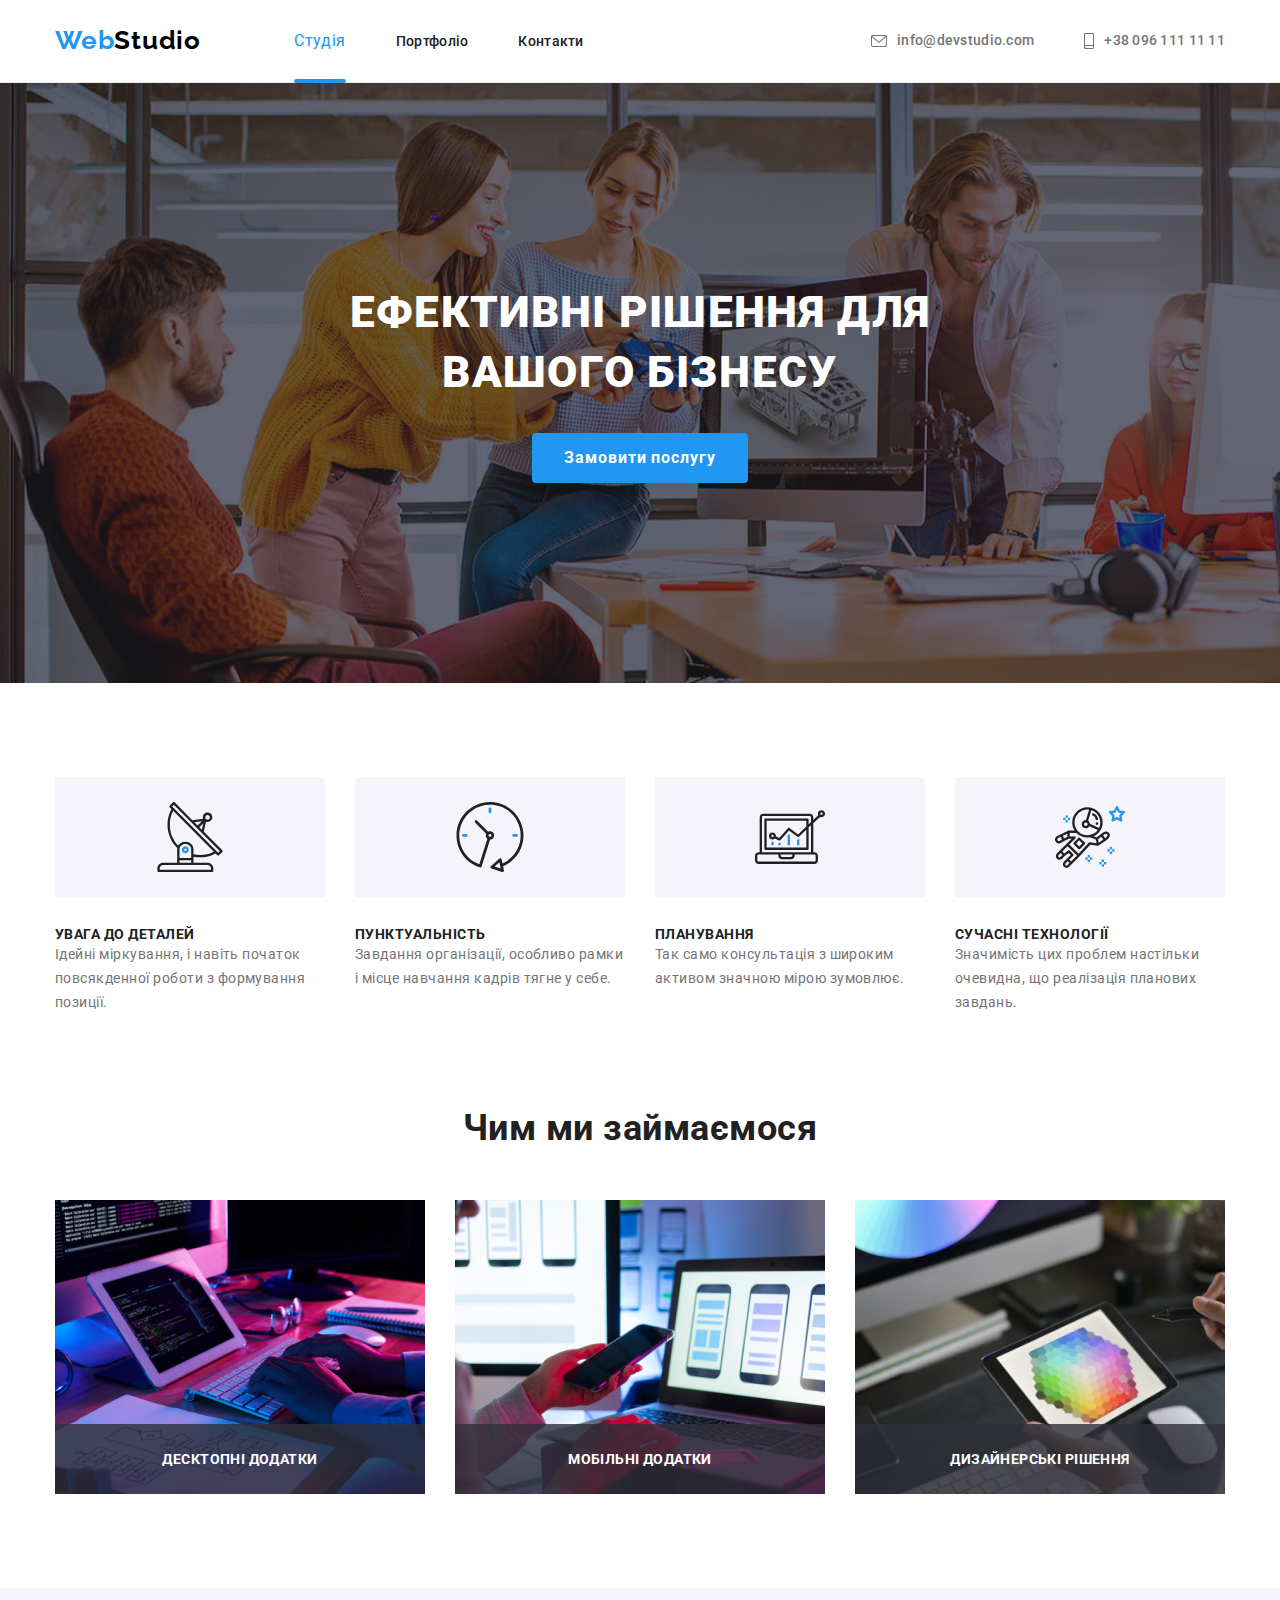
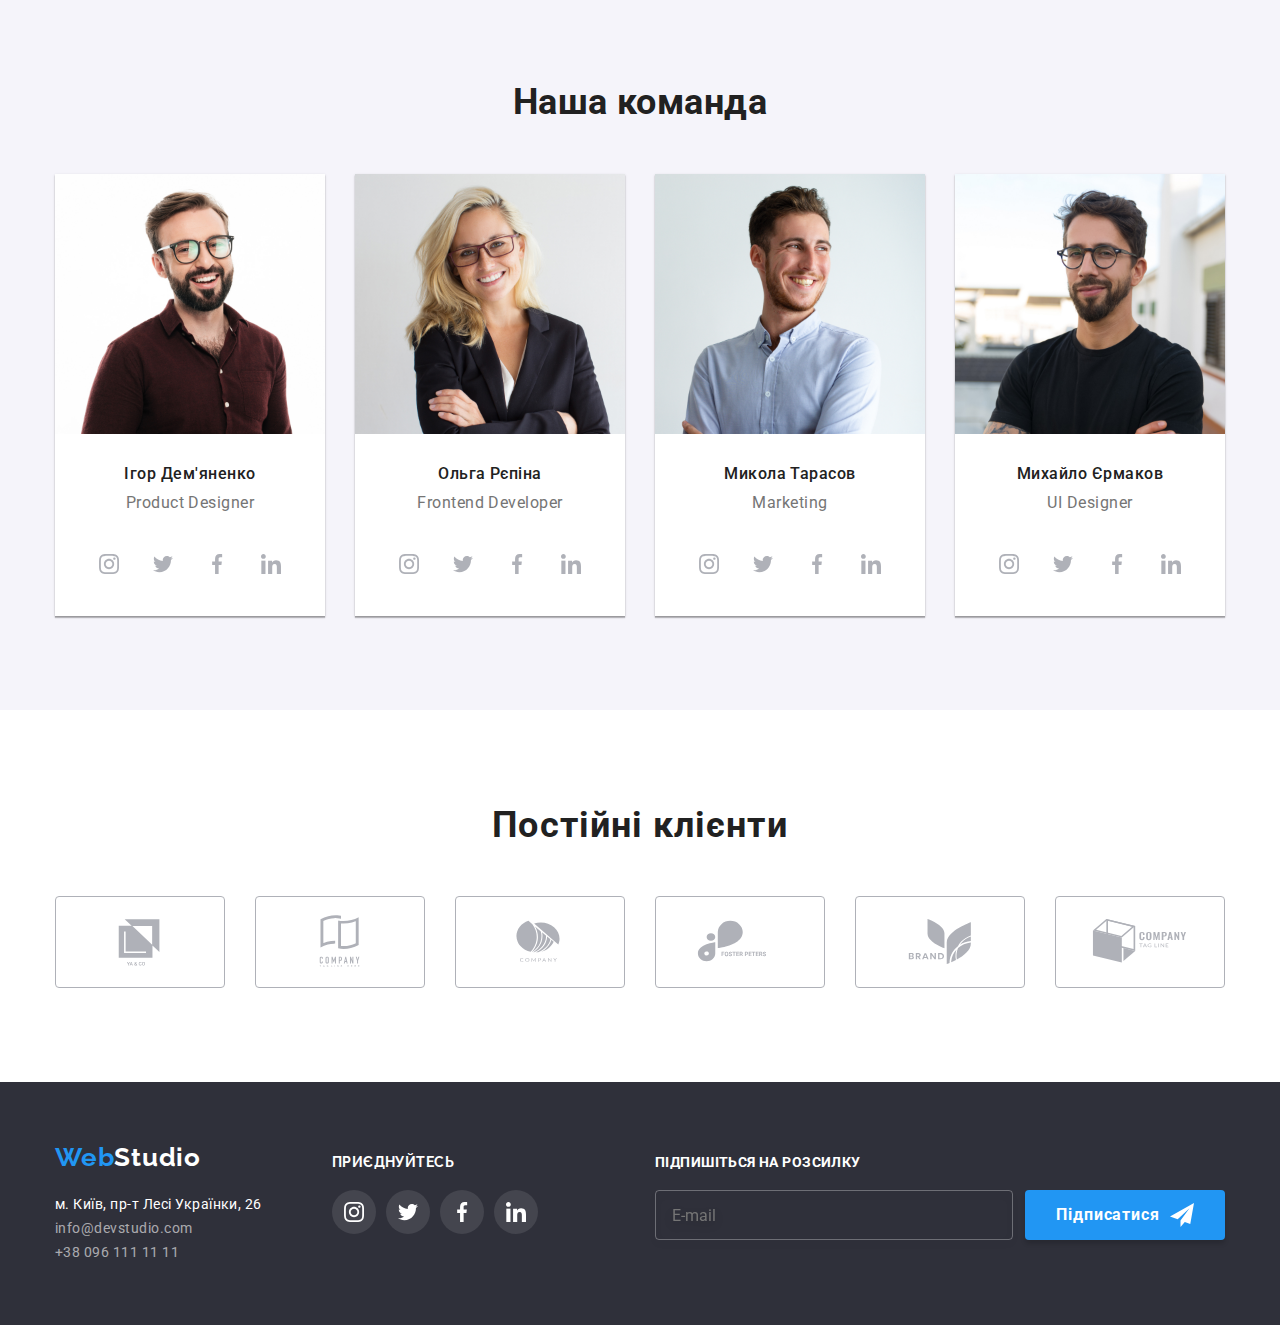
==== index.html @ 675113f7 "777" ====
<!DOCTYPE html>
<html lang="en">

<head>
	<meta charset="UTF-8" />
	<meta http-equiv="X-UA-Compatible" content="IE=edge" />
	<meta name="viewport" content="width=device-width, initial-scale=1.0" />
	<title>Documen</title>
	<link
		href="https://fonts.googleapis.com/css2?family=Raleway:wght@700&family=Roboto:wght@400;500;700;900&display=swap"
		rel="stylesheet" />
	<link rel="stylesheet"
		href="https://cdnjs.cloudflare.com/ajax/libs/modern-normalize/1.1.0/modern-normalize.min.css" />
	<link rel="stylesheet" href="./css/styles.css" />
</head>

<body>
	<header class="header-page">
		<div class="container header-container">
			<a class="logo" href="/">Web<span class="header__logo">Studio</span></a>

			<!--!information_menu-->
			<nav class="main-nav">
				<ul class="main-nav__list list">
					<li class="main-nav__item">
						<a class="main-nav__link main-nav__link--current" href="./index.html">Студія</a>
					</li>
					<li class="main-nav__item">
						<a class="main-nav__link link" href="./portfolio.html">Портфоліо</a>
					</li>
					<li class="main-nav__item">
						<a class="main-nav__link link" href="#contacts">Контакти</a>
					</li>
				</ul>
			</nav>

			<!--!contact-->
			<ul class="contact-list list">
				<li class="contact-list__item">
					<a class="contact-list__link link" href="mailto:info@devstudio.com">
						<svg class="icon" width="16" height="12">
							<use xlink:href="./images/icon.svg#icon-mail"></use>
						</svg>info@devstudio.com</a>
				</li>
				<li class="contact-list__item">
					<a class="contact-list__link link" href="tel:+380961111111">
						<svg class="icon" width="10" height="16">
							<use xlink:href="./images/icon.svg#icon-phone"></use>
						</svg>+38 096 111 11 11</a>
				</li>
			</ul>
		</div>
	</header>

	<!--!hero-->
	<main>
		<section class="section hero">
			<div class="container">
				<h1 class="hero-title main-title">
					Ефективні рішення для вашого бізнесу
				</h1>
				<button class="hero-button" data-modal-open type="button">
					Замовити послугу
				</button>
			</div>
		</section>

		<!--!features-->
		<section class="section features-section">
			<div class="container">
				<h2 class="section-title hidden">Features</h2>
				<ul class="features-section__list list">
					<li class="features-section__item">
						<div class="features-section__container-icon">
							<svg class="features-section__icon icon-antenna" width="70" height="70">
								<use xlink:href="./images/icon.svg#icon-antenna"></use>
							</svg>
						</div>
						<h3 class="features-section__title">УВАГА ДО ДЕТАЛЕЙ</h3>
						<p class="features-section__text">
							Ідейні міркування, і навіть початок повсякденної роботи з
							формування позиції.
						</p>
					</li>
					<li class="features-section__item">
						<div class="features-section__container-icon">
							<svg class="features-section__icon icon-clock" width="70" height="70">
								<use xlink:href="./images/icon.svg#icon-clock"></use>
							</svg>
						</div>
						<h3 class="features-section__title">ПУНКТУАЛЬНІСТЬ</h3>
						<p class="features-section__text">
							Завдання організації, особливо рамки і місце навчання кадрів
							тягне у себе.
						</p>
					</li>
					<li class="features-section__item">
						<div class="features-section__container-icon">
							<svg class="features-section__icon icon-diagram" width="70" height="70">
								<use xlink:href="./images/icon.svg#icon-diagram"></use>
							</svg>
						</div>
						<h3 class="features-section__title">ПЛАНУВАННЯ</h3>
						<p class="features-section__text">
							Так само консультація з широким активом значною мірою зумовлює.
						</p>
					</li>
					<li class="features-section__item">
						<div class="features-section__container-icon">
							<svg class="features-section__icon icon-astronaut" width="70" height="70">
								<use xlink:href="./images/icon.svg#icon-astronaut"></use>
							</svg>
						</div>
						<h3 class="features-section__title">СУЧАСНІ ТЕХНОЛОГІЇ</h3>
						<p class="features-section__text">
							Значимість цих проблем настільки очевидна, що реалізація
							планових завдань.
						</p>
					</li>
				</ul>
			</div>
		</section>

		<!--!what_we_do-->
		<section class="section work">
			<div class="container">
				<h2 class="section-title">Чим ми займаємося</h2>
				<ul class="work-list list">
					<li class="work-list__item">
						<img src="./images/jpg0.png" alt="programming" width="370" />
						<p class="work-list__title">Десктопні додатки</p>
					</li>
					<li class="work-list__item">
						<img src="./images/jpg1.png" alt="mobile_applications" width="370" />
						<p class="work-list__title">Мобільні додатки</p>
					</li>
					<li class="work-list__item">
						<img src="./images/jpg2.png" alt="design" width="370" />
						<p class="work-list__title">Дизайнерські рішення</p>
					</li>
				</ul>
			</div>
		</section>

		<!--!our_company-->
		<section class="section team">
			<div class="container">
				<h2 class="section-title">Наша команда</h2>
				<ul class="team-list list">
					<li class="team-list__item">
						<img src="./images/jpg3.jpg" alt="product_designer" width="270" />
						<div class="team-section">
							<h3 class="team-list__title">Ігор Дем'яненко</h3>
							<p class="team-list__text">Product Designer</p>
							<ul class="team-list__social list">
								<li>
									<a class="social-list__link" href="#" target="_blank" rel="noopener noreferrer"><svg
											class="icon" width="20" height="20">
											<use xlink:href="./images/icon.svg#icon-instagram"></use>
										</svg></a>
								</li>
								<li>
									<a class="social-list__link" href="#" target="_blank" rel="noopener noreferrer"><svg
											class="icon" width="20" height="20">
											<use xlink:href="./images/icon.svg#icon-twitter"></use>
										</svg></a>
								</li>
								<li>
									<a class="social-list__link" href="#" target="_blank" rel="noopener noreferrer"><svg
											class="icon" width="20" height="20">
											<use xlink:href="./images/icon.svg#icon-facebook"></use>
										</svg></a>
								</li>
								<li>
									<a class="social-list__link" href="#" target="_blank" rel="noopener noreferrer"><svg
											class="icon" width="20" height="20">
											<use xlink:href="./images/icon.svg#icon-linkedin-1"></use>
										</svg>
									</a>
								</li>
							</ul>
						</div>
					</li>
					<li class="team-list__item">
						<img src="./images/jpg4.jpg" alt="frontend_developer" width="270" />
						<div class="team-section">
							<h3 class="team-list__title">Ольга Рєпіна</h3>
							<p class="team-list__text">Frontend Developer</p>
							<ul class="team-list__social list">
								<li>
									<a class="social-list__link" href="#" target="_blank" rel="noopener noreferrer"><svg
											class="icon" width="20" height="20">
											<use xlink:href="./images/icon.svg#icon-instagram"></use>
										</svg></a>
								</li>
								<li>
									<a class="social-list__link" href="#" target="_blank" rel="noopener noreferrer"><svg
											class="icon" width="20" height="20">
											<use xlink:href="./images/icon.svg#icon-twitter"></use>
										</svg></a>
								</li>
								<li>
									<a class="social-list__link" href="#" target="_blank" rel="noopener noreferrer"><svg
											class="icon" width="20" height="20">
											<use xlink:href="./images/icon.svg#icon-facebook"></use>
										</svg></a>
								</li>
								<li>
									<a class="social-list__link" href="#" target="_blank" rel="noopener noreferrer"><svg
											class="icon" width="20" height="20">
											<use xlink:href="./images/icon.svg#icon-linkedin-1"></use>
										</svg>
									</a>
								</li>
							</ul>
						</div>
					</li>
					<li class="team-list__item">
						<img src="./images/jpg5.jpg" alt="marketing" width="270" />
						<div class="team-section">
							<h3 class="team-list__title">Микола Тарасов</h3>
							<p class="team-list__text">Marketing</p>
							<ul class="team-list__social list">
								<li>
									<a class="social-list__link" href="#" target="_blank" rel="noopener noreferrer">
										<svg class="icon" width="20" height="20">
											<use xlink:href="./images/icon.svg#icon-instagram"></use>
										</svg></a>
								</li>
								<li>
									<a class="social-list__link" href="#" target="_blank" rel="noopener noreferrer">
										<svg class="icon" width="20" height="20">
											<use xlink:href="./images/icon.svg#icon-twitter"></use>
										</svg></a>
								</li>
								<li>
									<a class="social-list__link" href="#" target="_blank" rel="noopener noreferrer">
										<svg class="icon" width="20" height="20">
											<use xlink:href="./images/icon.svg#icon-facebook"></use>
										</svg></a>
								</li>
								<li>
									<a class="social-list__link" href="#" target="_blank" rel="noopener noreferrer">
										<svg class="icon" width="20" height="20">
											<use xlink:href="./images/icon.svg#icon-linkedin-1"></use>
										</svg>
									</a>
								</li>
							</ul>
						</div>
					</li>
					<li class="team-list__item">
						<img src="./images/jpg6.jpg" alt="ui_designer" width="270" />
						<div class="team-section">
							<h3 class="team-list__title">Михайло Єрмаков</h3>
							<p class="team-list__text">UI Designer</p>
							<ul class="team-list__social list">
								<li>
									<a class="social-list__link" href="#" target="_blank" rel="noopener noreferrer">
										<svg class="icon" width="20" height="20">
											<use xlink:href="./images/icon.svg#icon-instagram"></use>
										</svg></a>
								</li>
								<li>
									<a class="social-list__link" href="#" target="_blank" rel="noopener noreferrer">
										<svg class="icon" width="20" height="20">
											<use xlink:href="./images/icon.svg#icon-twitter"></use>
										</svg></a>
								</li>
								<li>
									<a class="social-list__link" href="#" target="_blank" rel="noopener noreferrer">
										<svg class="icon" width="20" height="20">
											<use xlink:href="./images/icon.svg#icon-facebook"></use>
										</svg></a>
								</li>
								<li>
									<a class="social-list__link" href="#" target="_blank" rel="noopener noreferrer">
										<svg class="icon" width="20" height="20">
											<use xlink:href="./images/icon.svg#icon-linkedin-1"></use>
										</svg>
									</a>
								</li>
							</ul>
						</div>
					</li>
				</ul>
			</div>
		</section>

		<!--!customers-->
		<section class="section">
			<div class="container">
				<h2 class="customers-title">Постійні клієнти</h2>
				<ul class="customers-list list">
					<li>
						<a class="customers-list__link" href="#" target="_blank" rel="noopener noreferrer">
							<svg class="icon icon-compani1" width="106" height="60">
								<use xlink:href="./images/icon.svg#icon-compani1"></use>
							</svg></a>
					</li>
					<li>
						<a class="customers-list__link" target="_blank" rel="noopener noreferrer" href="#">
							<svg class="icon icon-compani2" width="106" height="60">
								<use xlink:href="./images/icon.svg#icon-compani2"></use>
							</svg></a>
					</li>
					<li>
						<a class="customers-list__link" target="_blank" rel="noopener noreferrer" href="#">
							<svg class="icon" width="106" height="60">
								<use xlink:href="./images/icon.svg#icon-compani3"></use>
							</svg></a>
					</li>
					<li>
						<a class="customers-list__link" target="_blank" rel="noopener noreferrer" href="#">
							<svg class="icon" width="106" height="60">
								<use xlink:href="./images/icon.svg#icon-compani4"></use>
							</svg></a>
					</li>
					<li>
						<a class="customers-list__link" target="_blank" rel="noopener noreferrer" href="#">
							<svg class="icon" width="106" height="60">
								<use xlink:href="./images/icon.svg#icon-compani5"></use>
							</svg></a>
					</li>
					<li>
						<a class="customers-list__link" target="_blank" rel="noopener noreferrer" href="#">
							<svg class="icon" width="106" height="60">
								<use xlink:href="./images/icon.svg#icon-compani6"></use>
							</svg></a>
					</li>
				</ul>
			</div>
		</section>
	</main>

	<!--!modal-->
	<div class="modal is-hidden" data-modal>
		<div class="modal-window">
			<button class="modal-button__close" data-modal-close type="button"></button>
			<form>
				<h2 class="from-title">Залиште свої дані, ми вам передзвонимо</h2>

				<label>
					<span class="form-span__title">Ім'я</span>
					<div class="form-box__icon">
						<input class="form-input" placeholder="" type="text" name="name" id="name" />
						<svg class="form-icon icon" width="18" height="18">
							<use xlink:href="./images/icon.svg#icon-person-black-18dp-1"></use>
						</svg>
					</div>
				</label>

				<label>
					<span class="form-span__title">Телефон</span>
					<div class="form-box__icon">
						<input class="form-input" placeholder="" type="tel" name="phone" id="phone" />
						<svg class="form-icon icon" width="18" height="18">
							<use xlink:href="./images/icon.svg#icon-phone-black-18dp-1"></use>
						</svg>
					</div>
				</label>

				<label>
					<span class="form-span__title">Пошта</span>
					<div class="form-box__icon">
						<input class="form-input" placeholder="" type="email" name="mail" id="mail" />
						<svg class="form-icon icon">
							<use xlink:href="./images/icon.svg#icon-email-black-18dp-1" width="18" height="18">
							</use>
						</svg>
					</div>
				</label>
				<label>
					<span class="form-span__title">Коментар</span>
					<textarea class="modal-textarea" placeholder="Введіть текст" name="comit" id="comit" cols="30"
						rows="10"></textarea>
				</label>
				<label class="modai-checkbox__label" for="checkbox">
					<input class="modal-checkbox hidden" type="checkbox" name="checkbox" id="checkbox" />
					<span class="modal-checkbox__title"></span>
					Погоджуюся з розсилкою та приймаю
					<a class="modal-checkbox__linc" href="#" target="_blank" rel="noopener noreferrer">Умови
						договору</a>
				</label>
				<div class="modal-send">
					<button class="modal-send__button" type="submit">Відправити</button>
				</div>
			</form>
		</div>
	</div>

	<!--!footer-->
	<footer class="footer">
		<div class="container footer-container">
			<div class="address" id="contacts">
				<a class="logo" href="/">Web<span class="footer__logo">Studio</span></a>
				<address>
					<a class="footer-address__link"
						href="https://www.google.com/maps/place/%D0%B1%D1%83%D0%BB%D1%8C%D0%B2%D0%B0%D1%80+%D0%9B%D0%B5%D1%81%D1%96+%D0%A3%D0%BA%D1%80%D0%B0%D1%97%D0%BD%D0%BA%D0%B8,+26,+%D0%9A%D0%B8%D1%97%D0%B2,+02000/@50.427058,30.5351338,18.25z/data=!4m5!3m4!1s0x40d4cf0e033ecbe9:0x57a4dffefec77da0!8m2!3d50.4265807!4d30.5383858"
						target="_blank" rel="noopener noreferrer">
						м. Київ, пр-т Лесі Українки, 26</a>
					<ul class="footer-contact__list list">
						<li>
							<a class="footer-contact__link" href="mailto:info@devstudio.com">info@devstudio.com</a>
						</li>
						<li>
							<a class="footer-contact__link" href="tel:+380961111111">+38 096 111 11 11</a>
						</li>
					</ul>
				</address>
			</div>
			<div class="footer">
				<h2 class="footer-title">приєднуйтесь</h2>
				<ul class="footer-list list">
					<li class="footer-social">
						<a class="footer-social__link" href="#" target="_blank" rel="noopener noreferrer">
							<svg class="icon" width="20" height="20">
								<use xlink:href="./images/icon.svg#icon-instagram"></use>
							</svg>
						</a>
					</li>
					<li class="footer-social">
						<a class="footer-social__link" href="#" target="_blank" rel="noopener noreferrer">
							<svg class="icon" width="20" height="20">
								<use xlink:href="./images/icon.svg#icon-twitter"></use>
							</svg>
						</a>
					</li>
					<li class="footer-social">
						<a class="footer-social__link" href="#" target="_blank" rel="noopener noreferrer">
							<svg class="icon" width="20" height="20">
								<use xlink:href="./images/icon.svg#icon-facebook"></use>
							</svg>
						</a>
					</li>
					<li class="footer-social">
						<a class="footer-social__link" href="#" target="_blank" rel="noopener noreferrer">
							<svg class="icon" width="20" height="20">
								<use xlink:href="./images/icon.svg#icon-linkedin-1"></use>
							</svg>
						</a>
					</li>
				</ul>
			</div>
			<div class="footer-form">
				<h2 class="footer-form__text">Підпишіться на розсилку</h2>
				<form class="footer-form__join" name="submit">
					<label class="send-mail" for="email">
						<input class="footer-form__mail" placeholder="E-mail" type="email" name="mail" id="email" />
					</label>
					<button class="footer-button__mail" type="submit">
						Підписатися
						<svg class="icon icon-send" width="24" height="24">
							<use xlink:href="./images/icon.svg#icon-icon-send"></use>
						</svg>
					</button>
				</form>
			</div>
		</div>
	</footer>
	<script src="./js/modal.js"></script>
</body>

</html>
---- css/styles.css ----
:root {
	--col--black: #212121;
	--col--lgrey: #757575;
	--col--blue: #2196f3;
	--col--grey: #2f303a;
	--colf5--white: #f5f5f5;
	--colff--white: #ffffff;
}

.section {
	padding: 94px 0;
}

.icon {
	fill: currentColor;
}

body {
	background-color: var(--colff--white);
	color: var(--col--black);
	font-family: "Roboto", sans-serif;
	letter-spacing: 0.03em;
}

* {
	padding: 0;
	margin: 0;
}

img {
	display: block;
}

.list {
	list-style: none;
}

button {
	cursor: pointer;
}

.container {
	margin-left: auto;
	margin-right: auto;
	width: 1200px;
	padding-left: 15px;
	padding-right: 15px;
}

/* !header */

.hidden {
	position: absolute;
	white-space: nowrap;
	overflow: hidden;

	width: 1px;
	height: 1px;
	margin: -1px;
	border: 0;
	padding: 0;
	clip-path: inset(100%);
	clip: rect(0 0 0 0);
}

.header-container .logo {
	text-decoration: none;
	vertical-align: Top;

	font-family: "Raleway", sans-serif;
	font-weight: 700;
	font-size: 26px;
	line-height: 1.2307;
	letter-spacing: 0.03em;

	color: var(--col--blue);
}

.header__logo {
	text-decoration: none;

	margin-right: 93px;

	color: #000000;
}

.link {
	text-decoration: none;

	font-weight: 500;
	font-size: 14px;
	line-height: 1.14;
	letter-spacing: 0.02em;

	color: var(--col--black);
}

.header-page {
	display: flex;
	align-items: center;
	justify-content: center;

	border-bottom: 1px solid #ececec;
}

.header-page .container {
	display: flex;
	align-items: center;
}

/* !menu*/

.main-nav {
	display: inline-block;
	align-items: center;
}

.main-nav__list .main-nav__item {
	position: relative;
}

.main-nav__list .main-nav__link:focus::after,
.main-nav__list .main-nav__link:hover::after,
.main-nav__list .main-nav__link.main-nav__link--current:after {
	width: 100%;
}

.main-nav__list .main-nav__link::after {
	content: "";
	position: absolute;
	display: block;

	border-radius: 2px;
	width: 0;
	left: 0;
	height: 4px;
	bottom: -1%;

	background-color: var(--col--blue);
}

.main-nav__item {
	padding-top: 32px;
	padding-bottom: 32px;
}

.main-nav__list {
	display: flex;
	align-items: center;
	gap: 50px;
}

.main-nav__list .main-nav__link:hover,
.main-nav__list .main-nav__link:focus {
	color: var(--col--blue);
}

.main-nav__list .main-nav__link {
	transition: color 250ms cubic-bezier(0.4, 0, 0.2, 1);
}

.main-nav__list .main-nav__link:after {
	transition: 250ms cubic-bezier(0.4, 0, 0.2, 1);
}

.main-nav__list .main-nav__link--current {
	color: var(--col--blue);
	text-decoration: none;
}

/*!contact*/

.contact-list {
	display: flex;
	justify-content: center;
	align-items: center;
	margin-left: auto;
	margin-right: 0;
	gap: 50px;
}

.contact-list__item .contact-list__link {
	display: flex;
	justify-content: center;
	align-items: center;

	gap: 10px;
	font-weight: 500;
	font-size: 14px;
	line-height: 1.14;
	letter-spacing: 0.02em;

	color: var(--col--lgrey);
}

.contact-list .contact-list__link:focus,
.contact-list .contact-list__link:hover {
	color: var(--col--blue);
}

.contact-list .contact-list__link {
	transition: color 250ms cubic-bezier(0.4, 0, 0.2, 1);
}

/*!hero*/

.hero {
	max-width: 1600px;
	padding: 200px 0;

	margin-left: auto;
	margin-right: auto;

	background-image: linear-gradient(to bottom,
			rgba(47, 48, 58, 0.4),
			rgba(47, 48, 58, 0.4)),
		url(../images/backround.jpg);
	background-size: cover;
}

.hero-title {
	margin-left: auto;
	margin-right: auto;
	text-transform: uppercase;
	text-align: center;

	max-width: 670px;
	font-weight: 900;
	font-size: 44px;
	line-height: 1.36;
	letter-spacing: 0.03em;
	margin-top: 0;
	margin-bottom: 30px;
	width: 100%;

	color: var(--colff--white);
}

.hero-button {
	border-color: transparent;
	cursor: pointer;
	display: block;

	margin: 0 auto;
	min-width: 216px;
	min-height: 50px;
	border-radius: 4px;
	font-weight: 700;
	font-size: 16px;
	line-height: 1.9;
	letter-spacing: 0.06em;

	color: var(--colff--white);
	background-color: var(--col--blue);
}

/*!features*/

.features-section__list {
	display: flex;
	gap: 30px;
}

.features-section {
	padding-bottom: 0;

	background-color: var(--colff--white);
}

.features-section__list .features-section__title {
	text-transform: uppercase;

	font-weight: 700;
	font-size: 14px;
	line-height: 1.14;
}

.features-section__list .features-section__text {
	color: var(--col--lgrey);
	font-size: 14px;
	line-height: 1.7;
}

.features-section__container-icon {
	background-color: #f5f4fa;
	display: flex;
	justify-content: center;
	align-items: center;
	margin-bottom: 30px;
	width: 270px;
	height: 120px;
}

.features .title {
	margin-bottom: 10px;
}

/*!what-we-do*/

.work-list {
	display: flex;
	gap: 30px;
}

.section-title {
	text-align: center;

	font-weight: 700;
	font-size: 36px;
	line-height: 1.16;
	margin-bottom: 50px;
}

.work-list__item {
	position: relative;
}

.work-list__title {
	position: absolute;
	text-transform: uppercase;
	text-align: center;

	left: 0;
	bottom: 0;
	width: 100%;
	padding: 27px 0px;
	z-index: 2;
	font-weight: 700;
	font-size: 14px;
	line-height: 1.1428;
	letter-spacing: 0.03em;

	color: var(--colff--white);
	background: rgba(47, 48, 58, 0.8);
}

/*!our_company*/

.team-list {
	display: flex;
	gap: 30px;
}

.team-section {
	padding-top: 30px;
	padding-bottom: 30px;
}

.team-section .team-list__title {
	font-weight: 500;
	font-size: 16px;
	line-height: 1.2;
	text-align: center;
}

.team {
	background-color: #f5f4fa;
}

.team-section .team-list__text {
	text-align: center;

	font-size: 16px;
	line-height: 1.2;
	margin-top: 10px;
	margin-bottom: 30px;

	color: var(--col--lgrey);
}

.team-list__item {
	background-color: var(--colff--white);
	box-shadow: 0px 1px 3px rgba(0, 0, 0, 0.12), 0px 1px 1px rgba(0, 0, 0, 0.14),
		0px 2px 1px rgba(0, 0, 0, 0.2);
}

.team-list__social {
	display: flex;
	justify-content: center;

	gap: 10px;
}

.social-list__link {
	display: flex;
	justify-content: center;
	align-items: center;

	width: 44px;
	height: 44px;
	border-radius: 50%;

	color: #afb1b8;
}

.social-list__link:hover,
.social-list__link:focus {
	color: var(--colff--white);
	background-color: var(--col--blue);
}

.social-list__link {
	transition: color 250ms cubic-bezier(0.4, 0, 0.2, 1),
		background-color 250ms cubic-bezier(0.4, 0, 0.2, 1);
}

/*!customers*/

.customers-title {
	font-weight: 700;
	font-size: 36px;
	line-height: 42px;
	text-align: center;
	letter-spacing: 0.03em;
}

.customers-list {
	display: flex;

	gap: 30px;
}

.customers-list__link:hover,
.customers-list__link:focus {
	color: var(--col--blue);
	border-color: var(--col--blue);
}

.customers-title {
	margin-top: 0;
	margin-bottom: 50px;
}

.customers-list__link {
	display: flex;
	justify-content: center;
	align-items: center;
	width: 170px;
	height: 92px;
	border-radius: 4px;

	background-color: var(--colff--white);
	border: 1px solid;
	color: #afb1b8;
	transition: color 250ms cubic-bezier(0.4, 0, 0.2, 1),
		border-color 250ms cubic-bezier(0.4, 0, 0.2, 1);
}

/*!modal*/

.modal {
	position: fixed;

	z-index: 777;
	left: 0;
	top: 0;
	width: 100%;
	height: 100%;

	background: rgba(0, 0, 0, 0.2);
	transition: visibility 500ms cubic-bezier(0.4, 0, 0.2, 1),
		opacity 500ms cubic-bezier(0.4, 0, 0.2, 1);
}

.modal-window {
	position: absolute;

	left: 50%;
	top: 50%;
	transform: translate(-50%, -50%) scale(1);
	width: 528px;
	height: 581px;
	border-radius: 4px;
	padding: 40px;

	background-color: var(--colff--white);
	box-shadow: 0px 1px 3px rgba(0, 0, 0, 0.12), 0px 1px 1px rgba(0, 0, 0, 0.14),
		0px 2px 1px rgba(0, 0, 0, 0.2);
	transition: transform 500ms cubic-bezier(0.4, 0, 0.2, 1);
}

.modal.is-hidden .modal-window {
	transform: translate(-50%, -50%) scale(2);
}

.modal-button__close {
	position: absolute;

	right: 8px;
	top: 8px;
	width: 30px;
	height: 30px;
	border-radius: 50%;

	background-color: var(--colff--white);
	border: 1px solid rgba(0, 0, 0, 0.1);
}

.modal-button__close:hover::before,
.modal-button__close:hover::after {
	background-color: var(--col--blue);
	transition-duration: 250ms;
	transition-timing-function: cubic-bezier(0.4, 0, 0.2, 1);
}

.modal-button__close:focus::before,
.modal-button__close:focus::after {
	background-color: var(--col--blue);
	transition-duration: 250ms;
	transition-timing-function: cubic-bezier(0.4, 0, 0.2, 1);
}

.is-hidden {
	visibility: hidden;
	opacity: 0;
	pointer-events: none;
}

.modal-button__close::before,
.modal-button__close::after {
	position: absolute;
	content: "";

	width: 15px;
	height: 2px;
	left: 50%;
	top: 50%;
	transition: transform 0.4s ease-in-out;

	background-color: #000000;
}

.modal-button__close::before {
	transform: translate(-50%, -50%) rotate(-45deg);
}

.modal-button__close::after {
	transform: translate(-50%, -50%) rotate(45deg);
}

.modal-button__close:hover::after,
.modal-button__close:hover::before,
.modal-button__close:focus::after,
.modal-button__close:focus::before {
	transform: translate(-50%, -50%) rotate(0deg);
}

.from-title {
	font-family: "Roboto", sans-serif;
	font-style: normal;
	font-weight: 700;
	font-size: 20px;
	line-height: 1.15;
	text-align: center;
	letter-spacing: 0.03em;
	margin-bottom: 12px;

	color: var(--col--black);
}

.form-input {
	width: 100%;
	height: 40px;
	padding: 11px 12px;
	margin-bottom: 10px;
	padding-left: 42px;
	border: 1px solid rgba(33, 33, 33, 0.2);
	border-radius: 4px;
}

.form-span__title {
	display: block;
	font-family: "Roboto", sans-serif;
	font-style: normal;
	font-weight: 400;
	font-size: 12px;
	line-height: 1.1666;
	letter-spacing: 0.01em;
	margin-bottom: 4px;

	color: var(--col--lgrey);
}

.modal-textarea {
	width: 100%;
	height: 120px;
	padding: 12px 16px;
	margin-bottom: 20px;
	font-family: "Roboto", sans-serif;
	font-style: normal;
	font-weight: 400;
	font-size: 12px;
	line-height: 14px;
	letter-spacing: 0.01em;

	color: rgba(117, 117, 117, 0.5);
	resize: none;
	border: 1px solid rgba(33, 33, 33, 0.2);
	border-radius: 4px;
}

.modal-checkbox__title {
	font-family: "Roboto", sans-serif;
	font-style: normal;
	font-weight: 400;
	font-size: 14px;
	line-height: 24px;
	letter-spacing: 0.03em;
	margin-bottom: 30px;

	color: var(--col--lgrey);
}

.modal-send__button {
	font-family: "Roboto", sans-serif;
	font-style: normal;
	letter-spacing: 0.06em;
	font-weight: 700;
	font-size: 16px;
	line-height: 1.875;

	display: block;
	margin: auto;
	padding: 10px 52px;
	width: 200px;
	height: 50px;

	color: var(--colff--white);
	background: var(--col--blue);
	box-shadow: 0px 4px 4px rgba(0, 0, 0, 0.15);
	border-radius: 4px;
	border: 0;
}

.modal-send {
	margin-top: 30px;
}

.form-box__icon {
	position: relative;
}

.form-icon {
	position: absolute;
	top: 12px;
	left: 12px;
}

.form-input:focus+.form-icon,
.form-input:hover+.form-icon {
	color: var(--col--blue);
	border-color: var(--col--blue);
	transition-duration: 250ms;
	transition-timing-function: cubic-bezier(0.4, 0, 0.2, 1);
}

.form-input:focus,
.form-input:hover {
	border-color: var(--col--blue);
	transition-duration: 250ms;
	transition-timing-function: cubic-bezier(0.4, 0, 0.2, 1);
}

.modal-textarea:focus,
.modal-textarea:hover {
	border-color: var(--col--blue);
	transition-duration: 250ms;
	transition-timing-function: cubic-bezier(0.4, 0, 0.2, 1);
}

.modal-checkbox__linc {
	font-family: "Roboto", sans-serif;
	font-style: normal;
	font-weight: 400;
	font-size: 14px;
	line-height: 24px;
	letter-spacing: 0.03em;
	text-decoration-line: underline;

	color: var(--col--blue);
}

.modai-checkbox__label {
	position: relative;
	display: flex;
	justify-content: center;
	gap: 8px;
	margin-left: 15px;

	font-size: 14px;
	line-height: 24px;
	letter-spacing: 0.03em;

	color: var(--col--lgrey);
}

.modal-checkbox__title {
	position: absolute;
	top: 3px;
	left: 0px;
	width: 16px;
	height: 15px;
	background-image: url(../images/check_off.svg);
}

.modal-checkbox:checked+.modal-checkbox__title {
	background-image: url(../images/check_on.svg);
}

/*!footer*/

.footer {
	background-color: var(--col--grey);
}

.footer-container {
	display: flex;
	gap: 70px;
	padding-top: 60px;
	padding-bottom: 60px;
}

.footer__logo {
	text-decoration: none;

	color: var(--colff--white);
}

.footer .logo {
	text-decoration: none;
	display: flex;

	font-family: "Raleway", sans-serif;
	margin-bottom: 20px;
	font-weight: 700;
	font-size: 26px;
	line-height: 1.1923;
	letter-spacing: 0.03em;

	color: var(--col--blue);
}

.footer-address__link {
	font-style: normal;
	text-decoration: none;
	font-size: 14px;
	line-height: 1.7;

	color: var(--colff--white);
	transition: color 250ms cubic-bezier(0.4, 0, 0.2, 1);
}

.footer-address__link:hover,
.footer-address__link:focus {
	color: var(--col--blue);
}

.footer-contact__link {
	text-decoration: none;
	font-style: normal;
	font-size: 14px;
	line-height: 1.7;
	font-weight: 400;

	color: rgba(255, 255, 255, 0.6);
}

.footer-contact__list .footer-contact__link:not(:last-child) {
	margin: 9px 0;
}

.footer-contact__list .footer-contact__link:hover,
.footer-contact__list .footer-contact__link:focus {
	color: var(--col--blue);
}

.footer-contact__list .footer-contact__link {
	transition: color 250ms cubic-bezier(0.4, 0, 0.2, 1);
}

.footer-title {
	font-style: normal;
	text-transform: uppercase;

	font-family: "Raleway";
	font-weight: 700;
	font-size: 14px;
	line-height: 1.1428;
	letter-spacing: 0.03em;
	padding-top: 12px;
	margin-bottom: 20px;

	color: var(--colff--white);
}

.footer-social__link:focus,
.footer-social__link:hover {
	background-color: var(--col--blue);
}

.footer-social__link {
	display: flex;
	justify-content: center;
	align-items: center;

	width: 44px;
	height: 44px;
	border-radius: 50%;

	color: var(--colff--white);
	background-color: rgba(255, 255, 255, 0.1);
	transition: background-color 250ms cubic-bezier(0.4, 0, 0.2, 1);
}



/*!form*/

.footer-form {
	margin-left: auto;
	padding-top: 12px;
}

.footer-form__join {
	display: flex;
	gap: 12px;
	flex-wrap: wrap;
}

.footer-list {
	display: flex;
	gap: 10px;
}

.footer-form__text {
	font-family: "Roboto", sans-serif;
	font-style: normal;
	font-weight: 700;
	font-size: 14px;
	line-height: 1.1428;
	letter-spacing: 0.03em;
	text-transform: uppercase;
	margin-bottom: 20px;

	color: var(--colff--white);
}

.footer-form__mail {
	max-width: 358px;
	width: 358px;
	height: 50px;
	padding: 15px 16px;

	outline: transparent;
	background-color: transparent;

	color: var(--colff--white);
	border: 1px solid rgba(255, 255, 255, 0.3);
	filter: drop-shadow(0px 4px 4px rgba(0, 0, 0, 0.15));
	border-radius: 4px;
}

.footer-button__mail {
	display: flex;
	justify-content: center;
	align-items: center;
	gap: 10px;

	font-family: "Roboto";

	width: 200px;
	height: 50px;
	font-weight: 700;
	font-size: 16px;
	line-height: 1.875;
	letter-spacing: 0.06em;

	background-color: var(--col--blue);
	color: var(--colff--white);
	box-shadow: 0px 4px 4px rgba(0, 0, 0, 0.15);
	border-radius: 4px;
	border: 0;
}

/* ?portfolio.html */

/*!filter*/

.filter-button:hover,
.filter-button:focus {
	background-color: var(--col--blue);
	color: #f5f4fa;
	box-shadow: 0px 3px 1px rgba(0, 0, 0, 0.1), 0px 1px 2px rgba(0, 0, 0, 0.08),
		0px 2px 2px rgba(0, 0, 0, 0.12);
}

.filter-list__list {
	display: flex;
	align-items: center;
	justify-content: center;
	flex-wrap: nowrap;

	gap: 8px;
}

.filter-button {
	border-radius: 4px;
	padding: 6px 22px;
	margin-bottom: 50px;
	border: 0;

	transition: color 250ms cubic-bezier(0.4, 0, 0.2, 1),
		background-color 250ms cubic-bezier(0.4, 0, 0.2, 1),
		box-shadow 250ms cubic-bezier(0.4, 0, 0.2, 1);
}

.filter-button {
	cursor: pointer;
	font-weight: 500;
	font-size: 16px;
	line-height: 1.6;
	letter-spacing: 0.03em;

	color: var(--col--black);
}



.portfolio {
	display: flex;
	flex-wrap: wrap;
	box-sizing: border-box;
	gap: 30px;
	transition: box-shadow 250ms cubic-bezier(0.4, 0, 0.2, 1);
}

.portfolio-row__text {
	padding: 20px 24px;
	list-style: none;

	border-left: 1px solid #eeeeee;
	border-right: 1px solid #eeeeee;
	border-bottom: 1px solid #eeeeee;
	color: var(--colff--white);
}

.portfolio-title {
	font-family: "Roboto", sans-serif;
	font-style: normal;
	font-weight: 700;
	font-size: 18px;
	line-height: 2;
	letter-spacing: 0.06em;
	margin-bottom: 4px;

	color: var(--col--black);
}

.portfolio-section {
	font-family: "Roboto", sans-serif;
	font-style: normal;
	font-size: 16px;
	line-height: 1.875;
	letter-spacing: 0.03em;

	color: var(--col--lgrey);
}

.portfolio-list__title {
	transition: box-shadow 250ms cubic-bezier(0.4, 0, 0.2, 1);
}

.portfolio-images {
	position: relative;
	overflow: hidden;
}

.portfolio-list__text {
	font-family: "Roboto", sans-serif;
	font-style: normal;
	position: absolute;
	width: 100%;
	height: 100%;
	left: 0;
	top: 0;
	padding: 63px 24px;
	font-size: 18px;
	line-height: 1.5555;
	letter-spacing: 0.03em;
	transform: translateY(101%);
	transition: transform 250ms cubic-bezier(0.4, 0, 0.2, 1);

	background: rgba(33, 150, 243, 0.9);
	color: var(--colff--white);
}

.portfolio-link:hover .portfolio-list__text,
.portfolio-link:focus .portfolio-list__text {
	transform: translateY(0);
}

.portfolio-list__title:hover,
.portfolio-list__title:focus {
	box-shadow: 0px 1px 1px rgba(0, 0, 0, 0.12), 0px 4px 4px rgba(0, 0, 0, 0.06),
		1px 4px 6px rgba(0, 0, 0, 0.16);
}

.portfolio-row__texte {
	display: block;
}
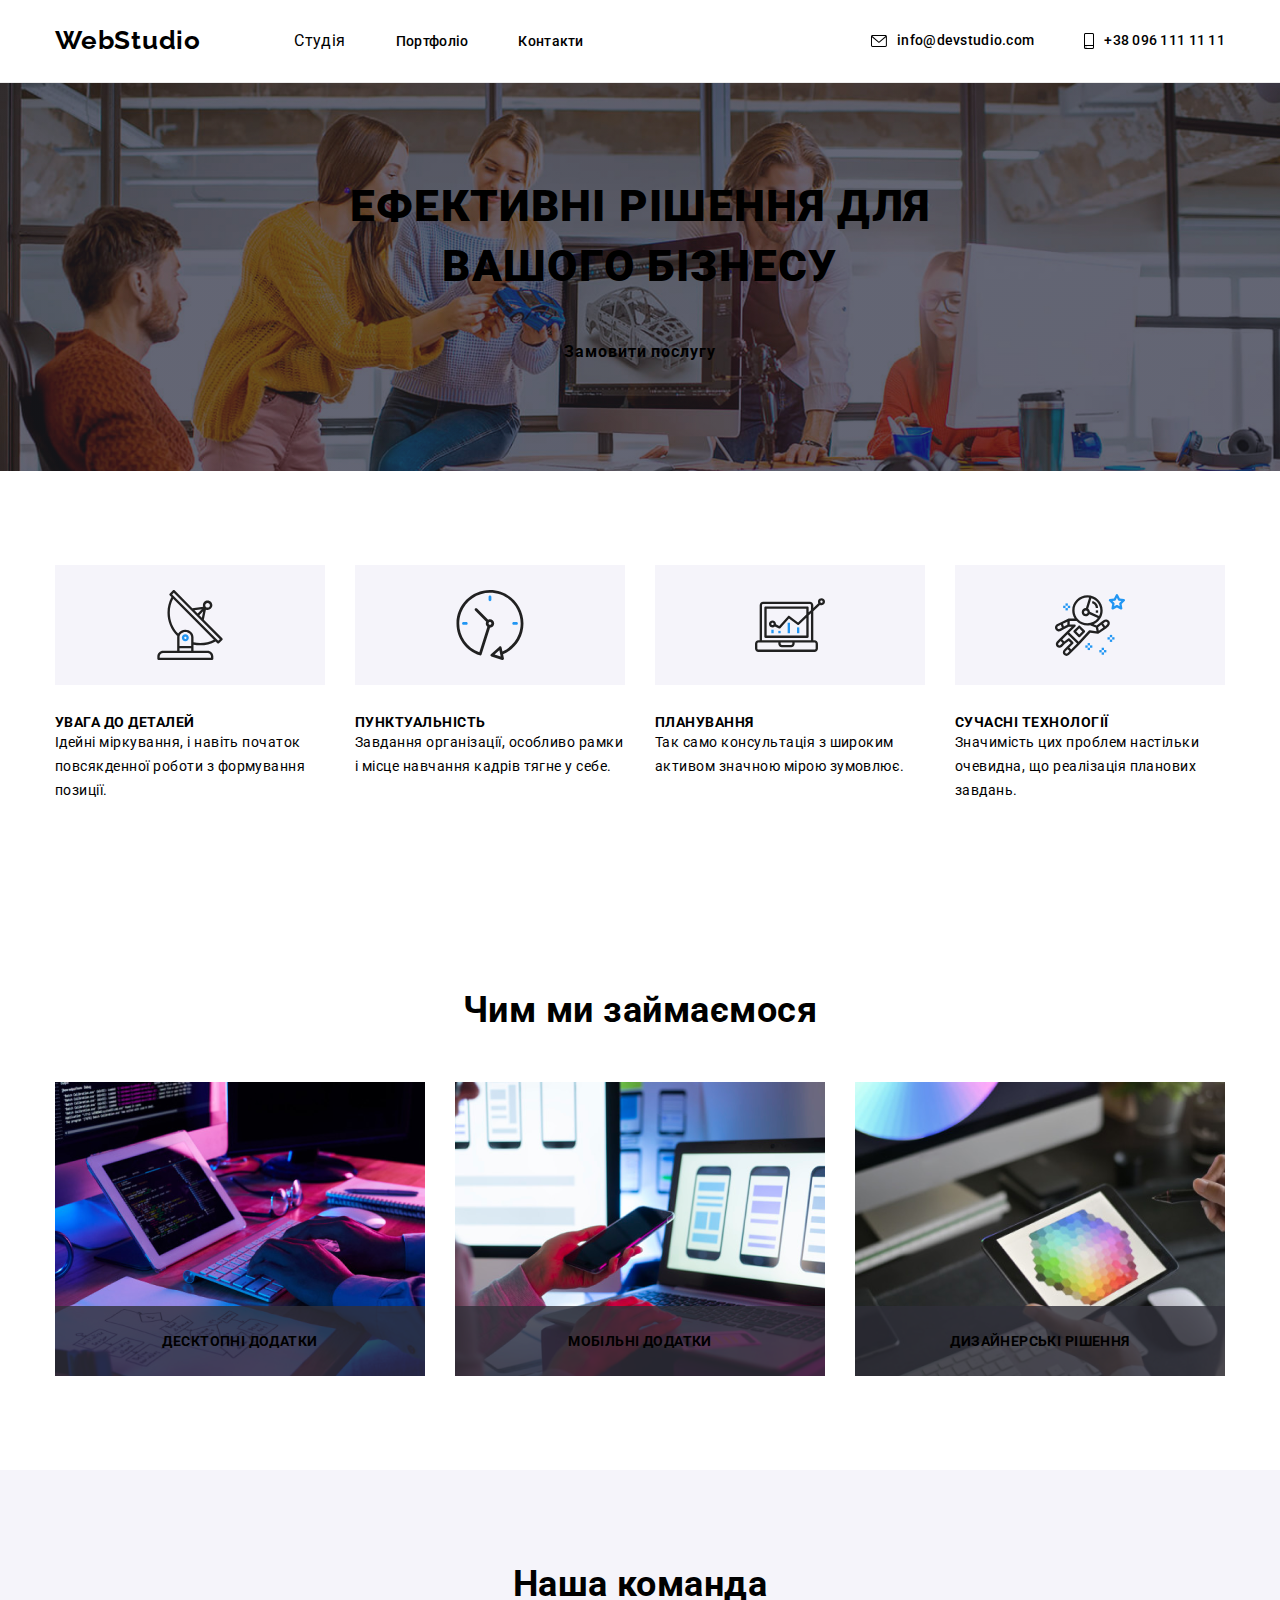
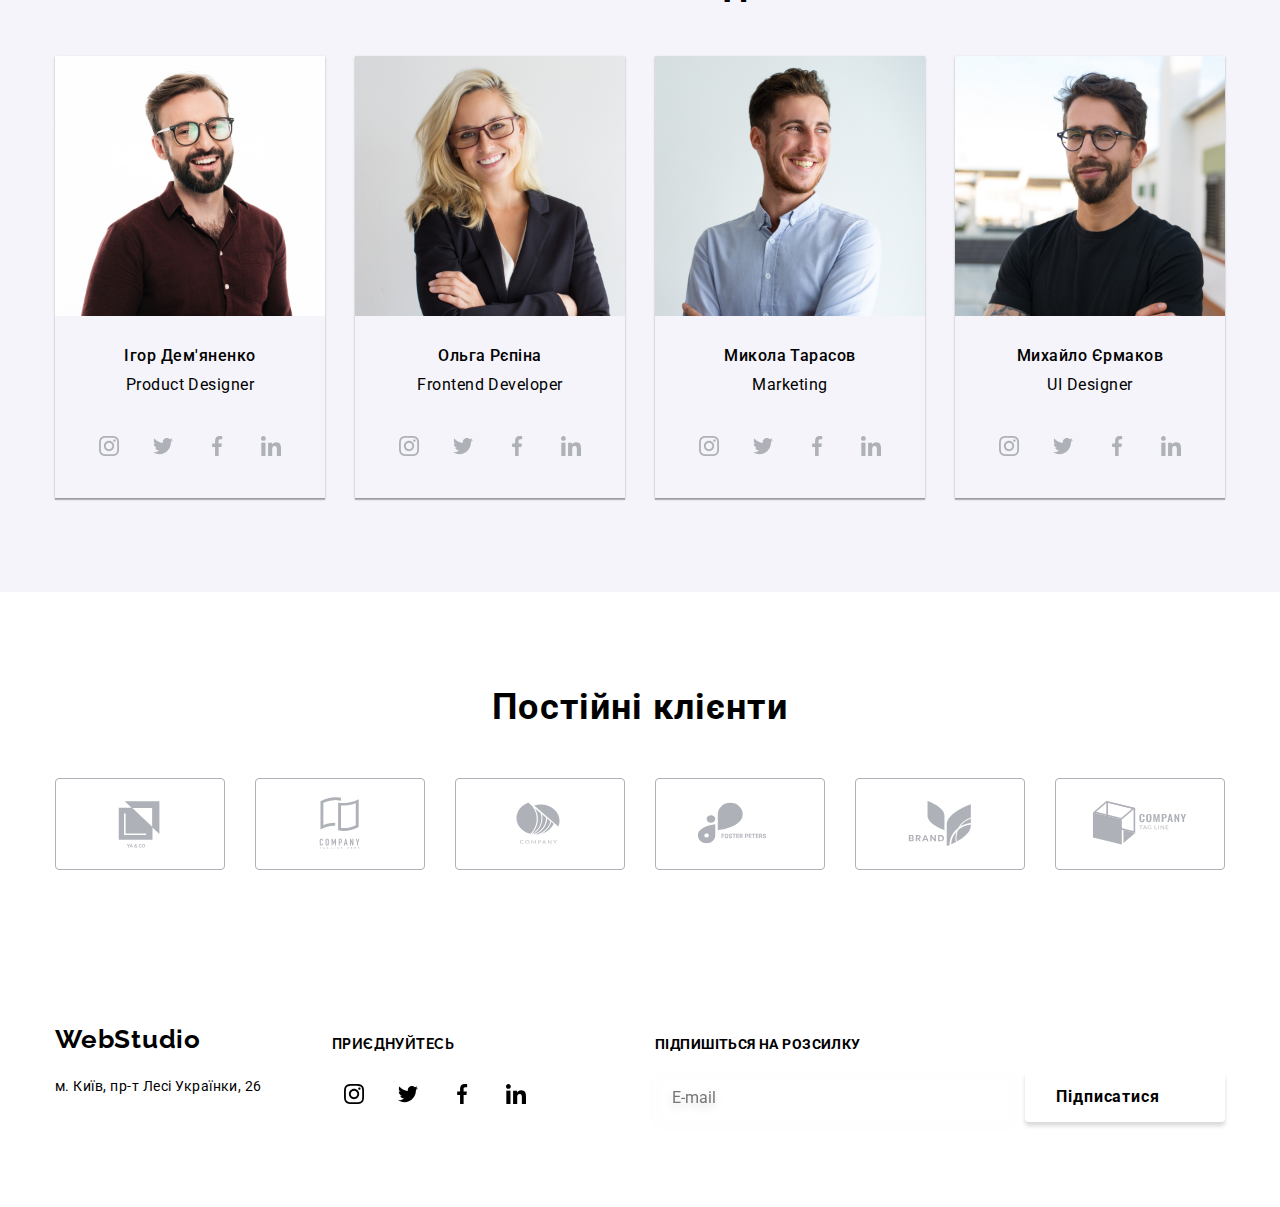
==== commit 4c82b55a: "777" ====
--- a/index.html
+++ b/index.html
@@ -9,9 +9,9 @@
 	<link
 		href="https://fonts.googleapis.com/css2?family=Raleway:wght@700&family=Roboto:wght@400;500;700;900&display=swap"
 		rel="stylesheet" />
-	<link rel="stylesheet"
-		href="https://cdnjs.cloudflare.com/ajax/libs/modern-normalize/1.1.0/modern-normalize.min.css" />
+
 	<link rel="stylesheet" href="./css/styles.css" />
+	<link rel="stylesheet" href="./css/main.min.css" />
 </head>
 
 <body>
--- a/css/styles.css
+++ b/css/styles.css
@@ -1,113 +1,3 @@
-:root {
-	--col--black: #212121;
-	--col--lgrey: #757575;
-	--col--blue: #2196f3;
-	--col--grey: #2f303a;
-	--colf5--white: #f5f5f5;
-	--colff--white: #ffffff;
-}
-
-.section {
-	padding: 94px 0;
-}
-
-.icon {
-	fill: currentColor;
-}
-
-body {
-	background-color: var(--colff--white);
-	color: var(--col--black);
-	font-family: "Roboto", sans-serif;
-	letter-spacing: 0.03em;
-}
-
-* {
-	padding: 0;
-	margin: 0;
-}
-
-img {
-	display: block;
-}
-
-.list {
-	list-style: none;
-}
-
-button {
-	cursor: pointer;
-}
-
-.container {
-	margin-left: auto;
-	margin-right: auto;
-	width: 1200px;
-	padding-left: 15px;
-	padding-right: 15px;
-}
-
-/* !header */
-
-.hidden {
-	position: absolute;
-	white-space: nowrap;
-	overflow: hidden;
-
-	width: 1px;
-	height: 1px;
-	margin: -1px;
-	border: 0;
-	padding: 0;
-	clip-path: inset(100%);
-	clip: rect(0 0 0 0);
-}
-
-.header-container .logo {
-	text-decoration: none;
-	vertical-align: Top;
-
-	font-family: "Raleway", sans-serif;
-	font-weight: 700;
-	font-size: 26px;
-	line-height: 1.2307;
-	letter-spacing: 0.03em;
-
-	color: var(--col--blue);
-}
-
-.header__logo {
-	text-decoration: none;
-
-	margin-right: 93px;
-
-	color: #000000;
-}
-
-.link {
-	text-decoration: none;
-
-	font-weight: 500;
-	font-size: 14px;
-	line-height: 1.14;
-	letter-spacing: 0.02em;
-
-	color: var(--col--black);
-}
-
-.header-page {
-	display: flex;
-	align-items: center;
-	justify-content: center;
-
-	border-bottom: 1px solid #ececec;
-}
-
-.header-page .container {
-	display: flex;
-	align-items: center;
-}
-
 /* !menu*/
 
 .main-nav {
--- a/css/main.min.css
+++ b/css/main.min.css
@@ -0,0 +1 @@
+/*! modern-normalize v1.1.0 | MIT License | https://github.com/sindresorhus/modern-normalize */*{padding:0;margin:0}*,::before,::after{-webkit-box-sizing:border-box;box-sizing:border-box}html{-moz-tab-size:4;-o-tab-size:4;tab-size:4}html{line-height:1.15;-webkit-text-size-adjust:100%}body{margin:0}body{font-family:system-ui,-apple-system,"Segoe UI",Roboto,Helvetica,Arial,sans-serif,"Apple Color Emoji","Segoe UI Emoji"}hr{height:0;color:inherit}abbr[title]{-webkit-text-decoration:underline dotted;text-decoration:underline dotted}b,strong{font-weight:bolder}code,kbd,samp,pre{font-family:ui-monospace,SFMono-Regular,Consolas,"Liberation Mono",Menlo,monospace;font-size:1em}small{font-size:80%}sub,sup{font-size:75%;line-height:0;position:relative;vertical-align:baseline}sub{bottom:-0.25em}sup{top:-0.5em}table{text-indent:0;border-color:inherit}button,input,optgroup,select,textarea{font-family:inherit;font-size:100%;line-height:1.15;margin:0}button,select{text-transform:none}button,[type=button],[type=reset],[type=submit]{-webkit-appearance:button;-moz-appearance:button;appearance:button}::-moz-focus-inner{border-style:none;padding:0}:-moz-focusring{outline:1px dotted ButtonText}:-moz-ui-invalid{box-shadow:none}legend{padding:0}progress{vertical-align:baseline}::-webkit-inner-spin-button,::-webkit-outer-spin-button{height:auto}[type=search]{-webkit-appearance:textfield;-moz-appearance:button;appearance:button;outline-offset:-2px}::-webkit-search-decoration{-webkit-appearance:none;appearance:button}::-webkit-file-upload-button{-webkit-appearance:button;appearance:button;font:inherit}summary{display:list-item}.section{padding:94px 0}.icon{fill:currentColor}body{background-color:var(--colff--white);color:var(--col--black);font-family:"Roboto",sans-serif;letter-spacing:.03em}*{padding:0;margin:0}img{display:block}.list{list-style:none}button{cursor:pointer}.container{margin-left:auto;margin-right:auto;width:1200px;padding-left:15px;padding-right:15px}.hidden{position:absolute;white-space:nowrap;overflow:hidden;width:1px;height:1px;margin:-1px;border:0;padding:0;-webkit-clip-path:inset(100%);clip-path:inset(100%);clip:rect(0 0 0 0)}.link{text-decoration:none;font-weight:500;font-size:14px;line-height:1.14;letter-spacing:.02em;color:var(--col--black)}.header-container .logo{text-decoration:none;vertical-align:Top;font-family:"Raleway",sans-serif;font-weight:700;font-size:26px;line-height:1.2307;letter-spacing:.03em;color:var(--col--blue)}.header__logo{text-decoration:none;margin-right:93px;color:#000}.header-page{display:-webkit-box;display:-ms-flexbox;display:flex;-webkit-box-align:center;-ms-flex-align:center;align-items:center;-webkit-box-pack:center;-ms-flex-pack:center;justify-content:center;border-bottom:1px solid #ececec}.header-page .container{display:-webkit-box;display:-ms-flexbox;display:flex;-webkit-box-align:center;-ms-flex-align:center;align-items:center}/*# sourceMappingURL=main.min.css.map */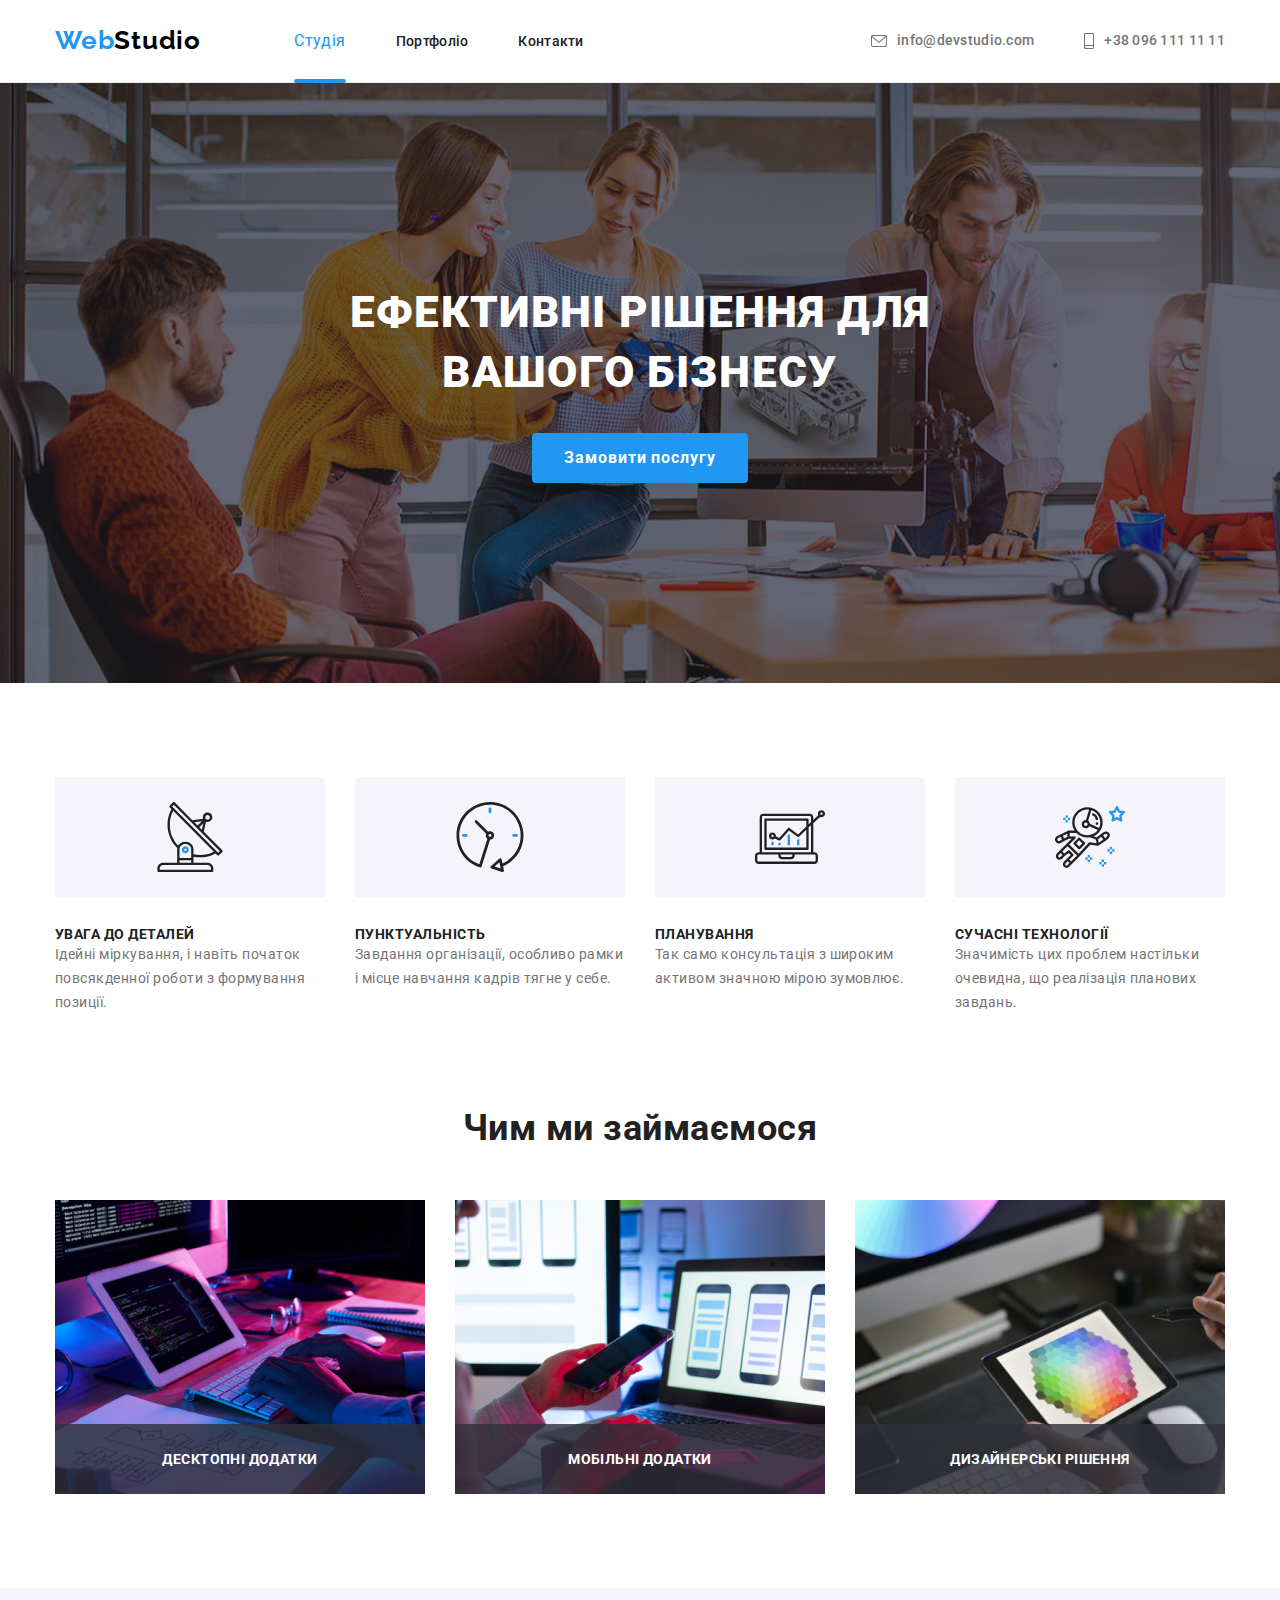
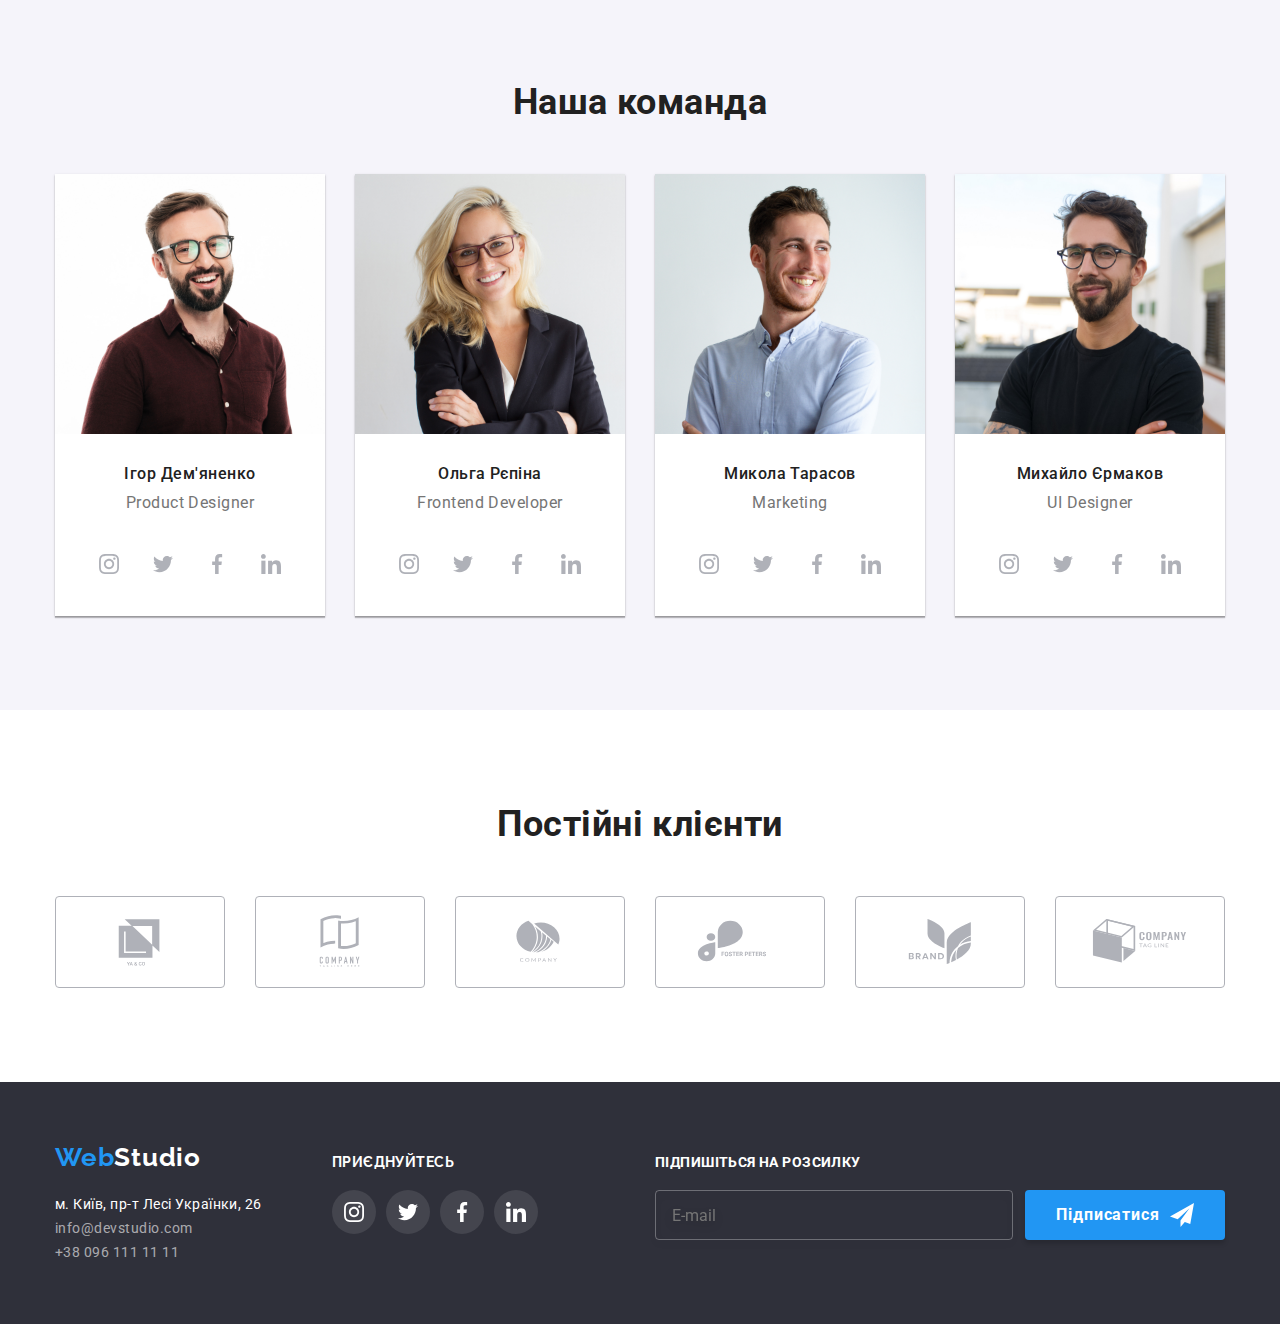
==== commit db8c959e: "777" ====
--- a/index.html
+++ b/index.html
@@ -290,7 +290,7 @@
 		<!--!customers-->
 		<section class="section">
 			<div class="container">
-				<h2 class="customers-title">Постійні клієнти</h2>
+				<h2 class="section-title">Постійні клієнти</h2>
 				<ul class="customers-list list">
 					<li>
 						<a class="customers-list__link" href="#" target="_blank" rel="noopener noreferrer">
--- a/css/styles.css
+++ b/css/styles.css
@@ -1,900 +1,38 @@
-/* !menu*/
+/* !main-nav*/
 
-.main-nav {
-	display: inline-block;
-	align-items: center;
-}
-
-.main-nav__list .main-nav__item {
-	position: relative;
-}
-
-.main-nav__list .main-nav__link:focus::after,
-.main-nav__list .main-nav__link:hover::after,
-.main-nav__list .main-nav__link.main-nav__link--current:after {
-	width: 100%;
-}
-
-.main-nav__list .main-nav__link::after {
-	content: "";
-	position: absolute;
-	display: block;
-
-	border-radius: 2px;
-	width: 0;
-	left: 0;
-	height: 4px;
-	bottom: -1%;
-
-	background-color: var(--col--blue);
-}
-
-.main-nav__item {
-	padding-top: 32px;
-	padding-bottom: 32px;
-}
-
-.main-nav__list {
-	display: flex;
-	align-items: center;
-	gap: 50px;
-}
-
-.main-nav__list .main-nav__link:hover,
-.main-nav__list .main-nav__link:focus {
-	color: var(--col--blue);
-}
-
-.main-nav__list .main-nav__link {
-	transition: color 250ms cubic-bezier(0.4, 0, 0.2, 1);
-}
-
-.main-nav__list .main-nav__link:after {
-	transition: 250ms cubic-bezier(0.4, 0, 0.2, 1);
-}
-
-.main-nav__list .main-nav__link--current {
-	color: var(--col--blue);
-	text-decoration: none;
-}
 
 /*!contact*/
 
-.contact-list {
-	display: flex;
-	justify-content: center;
-	align-items: center;
-	margin-left: auto;
-	margin-right: 0;
-	gap: 50px;
-}
 
-.contact-list__item .contact-list__link {
-	display: flex;
-	justify-content: center;
-	align-items: center;
-
-	gap: 10px;
-	font-weight: 500;
-	font-size: 14px;
-	line-height: 1.14;
-	letter-spacing: 0.02em;
-
-	color: var(--col--lgrey);
-}
-
-.contact-list .contact-list__link:focus,
-.contact-list .contact-list__link:hover {
-	color: var(--col--blue);
-}
-
-.contact-list .contact-list__link {
-	transition: color 250ms cubic-bezier(0.4, 0, 0.2, 1);
-}
 
 /*!hero*/
 
-.hero {
-	max-width: 1600px;
-	padding: 200px 0;
-
-	margin-left: auto;
-	margin-right: auto;
-
-	background-image: linear-gradient(to bottom,
-			rgba(47, 48, 58, 0.4),
-			rgba(47, 48, 58, 0.4)),
-		url(../images/backround.jpg);
-	background-size: cover;
-}
-
-.hero-title {
-	margin-left: auto;
-	margin-right: auto;
-	text-transform: uppercase;
-	text-align: center;
-
-	max-width: 670px;
-	font-weight: 900;
-	font-size: 44px;
-	line-height: 1.36;
-	letter-spacing: 0.03em;
-	margin-top: 0;
-	margin-bottom: 30px;
-	width: 100%;
-
-	color: var(--colff--white);
-}
-
-.hero-button {
-	border-color: transparent;
-	cursor: pointer;
-	display: block;
-
-	margin: 0 auto;
-	min-width: 216px;
-	min-height: 50px;
-	border-radius: 4px;
-	font-weight: 700;
-	font-size: 16px;
-	line-height: 1.9;
-	letter-spacing: 0.06em;
-
-	color: var(--colff--white);
-	background-color: var(--col--blue);
-}
 
 /*!features*/
 
-.features-section__list {
-	display: flex;
-	gap: 30px;
-}
 
-.features-section {
-	padding-bottom: 0;
-
-	background-color: var(--colff--white);
-}
-
-.features-section__list .features-section__title {
-	text-transform: uppercase;
-
-	font-weight: 700;
-	font-size: 14px;
-	line-height: 1.14;
-}
-
-.features-section__list .features-section__text {
-	color: var(--col--lgrey);
-	font-size: 14px;
-	line-height: 1.7;
-}
-
-.features-section__container-icon {
-	background-color: #f5f4fa;
-	display: flex;
-	justify-content: center;
-	align-items: center;
-	margin-bottom: 30px;
-	width: 270px;
-	height: 120px;
-}
-
-.features .title {
-	margin-bottom: 10px;
-}
 
 /*!what-we-do*/
 
-.work-list {
-	display: flex;
-	gap: 30px;
-}
-
-.section-title {
-	text-align: center;
-
-	font-weight: 700;
-	font-size: 36px;
-	line-height: 1.16;
-	margin-bottom: 50px;
-}
-
-.work-list__item {
-	position: relative;
-}
-
-.work-list__title {
-	position: absolute;
-	text-transform: uppercase;
-	text-align: center;
-
-	left: 0;
-	bottom: 0;
-	width: 100%;
-	padding: 27px 0px;
-	z-index: 2;
-	font-weight: 700;
-	font-size: 14px;
-	line-height: 1.1428;
-	letter-spacing: 0.03em;
-
-	color: var(--colff--white);
-	background: rgba(47, 48, 58, 0.8);
-}
 
 /*!our_company*/
 
-.team-list {
-	display: flex;
-	gap: 30px;
-}
-
-.team-section {
-	padding-top: 30px;
-	padding-bottom: 30px;
-}
-
-.team-section .team-list__title {
-	font-weight: 500;
-	font-size: 16px;
-	line-height: 1.2;
-	text-align: center;
-}
-
-.team {
-	background-color: #f5f4fa;
-}
-
-.team-section .team-list__text {
-	text-align: center;
-
-	font-size: 16px;
-	line-height: 1.2;
-	margin-top: 10px;
-	margin-bottom: 30px;
-
-	color: var(--col--lgrey);
-}
-
-.team-list__item {
-	background-color: var(--colff--white);
-	box-shadow: 0px 1px 3px rgba(0, 0, 0, 0.12), 0px 1px 1px rgba(0, 0, 0, 0.14),
-		0px 2px 1px rgba(0, 0, 0, 0.2);
-}
-
-.team-list__social {
-	display: flex;
-	justify-content: center;
-
-	gap: 10px;
-}
-
-.social-list__link {
-	display: flex;
-	justify-content: center;
-	align-items: center;
-
-	width: 44px;
-	height: 44px;
-	border-radius: 50%;
-
-	color: #afb1b8;
-}
-
-.social-list__link:hover,
-.social-list__link:focus {
-	color: var(--colff--white);
-	background-color: var(--col--blue);
-}
-
-.social-list__link {
-	transition: color 250ms cubic-bezier(0.4, 0, 0.2, 1),
-		background-color 250ms cubic-bezier(0.4, 0, 0.2, 1);
-}
 
 /*!customers*/
 
-.customers-title {
-	font-weight: 700;
-	font-size: 36px;
-	line-height: 42px;
-	text-align: center;
-	letter-spacing: 0.03em;
-}
-
-.customers-list {
-	display: flex;
-
-	gap: 30px;
-}
-
-.customers-list__link:hover,
-.customers-list__link:focus {
-	color: var(--col--blue);
-	border-color: var(--col--blue);
-}
-
-.customers-title {
-	margin-top: 0;
-	margin-bottom: 50px;
-}
-
-.customers-list__link {
-	display: flex;
-	justify-content: center;
-	align-items: center;
-	width: 170px;
-	height: 92px;
-	border-radius: 4px;
-
-	background-color: var(--colff--white);
-	border: 1px solid;
-	color: #afb1b8;
-	transition: color 250ms cubic-bezier(0.4, 0, 0.2, 1),
-		border-color 250ms cubic-bezier(0.4, 0, 0.2, 1);
-}
 
 /*!modal*/
 
-.modal {
-	position: fixed;
-
-	z-index: 777;
-	left: 0;
-	top: 0;
-	width: 100%;
-	height: 100%;
-
-	background: rgba(0, 0, 0, 0.2);
-	transition: visibility 500ms cubic-bezier(0.4, 0, 0.2, 1),
-		opacity 500ms cubic-bezier(0.4, 0, 0.2, 1);
-}
-
-.modal-window {
-	position: absolute;
-
-	left: 50%;
-	top: 50%;
-	transform: translate(-50%, -50%) scale(1);
-	width: 528px;
-	height: 581px;
-	border-radius: 4px;
-	padding: 40px;
-
-	background-color: var(--colff--white);
-	box-shadow: 0px 1px 3px rgba(0, 0, 0, 0.12), 0px 1px 1px rgba(0, 0, 0, 0.14),
-		0px 2px 1px rgba(0, 0, 0, 0.2);
-	transition: transform 500ms cubic-bezier(0.4, 0, 0.2, 1);
-}
-
-.modal.is-hidden .modal-window {
-	transform: translate(-50%, -50%) scale(2);
-}
-
-.modal-button__close {
-	position: absolute;
-
-	right: 8px;
-	top: 8px;
-	width: 30px;
-	height: 30px;
-	border-radius: 50%;
-
-	background-color: var(--colff--white);
-	border: 1px solid rgba(0, 0, 0, 0.1);
-}
-
-.modal-button__close:hover::before,
-.modal-button__close:hover::after {
-	background-color: var(--col--blue);
-	transition-duration: 250ms;
-	transition-timing-function: cubic-bezier(0.4, 0, 0.2, 1);
-}
-
-.modal-button__close:focus::before,
-.modal-button__close:focus::after {
-	background-color: var(--col--blue);
-	transition-duration: 250ms;
-	transition-timing-function: cubic-bezier(0.4, 0, 0.2, 1);
-}
-
-.is-hidden {
-	visibility: hidden;
-	opacity: 0;
-	pointer-events: none;
-}
-
-.modal-button__close::before,
-.modal-button__close::after {
-	position: absolute;
-	content: "";
-
-	width: 15px;
-	height: 2px;
-	left: 50%;
-	top: 50%;
-	transition: transform 0.4s ease-in-out;
-
-	background-color: #000000;
-}
-
-.modal-button__close::before {
-	transform: translate(-50%, -50%) rotate(-45deg);
-}
-
-.modal-button__close::after {
-	transform: translate(-50%, -50%) rotate(45deg);
-}
-
-.modal-button__close:hover::after,
-.modal-button__close:hover::before,
-.modal-button__close:focus::after,
-.modal-button__close:focus::before {
-	transform: translate(-50%, -50%) rotate(0deg);
-}
-
-.from-title {
-	font-family: "Roboto", sans-serif;
-	font-style: normal;
-	font-weight: 700;
-	font-size: 20px;
-	line-height: 1.15;
-	text-align: center;
-	letter-spacing: 0.03em;
-	margin-bottom: 12px;
-
-	color: var(--col--black);
-}
-
-.form-input {
-	width: 100%;
-	height: 40px;
-	padding: 11px 12px;
-	margin-bottom: 10px;
-	padding-left: 42px;
-	border: 1px solid rgba(33, 33, 33, 0.2);
-	border-radius: 4px;
-}
-
-.form-span__title {
-	display: block;
-	font-family: "Roboto", sans-serif;
-	font-style: normal;
-	font-weight: 400;
-	font-size: 12px;
-	line-height: 1.1666;
-	letter-spacing: 0.01em;
-	margin-bottom: 4px;
-
-	color: var(--col--lgrey);
-}
-
-.modal-textarea {
-	width: 100%;
-	height: 120px;
-	padding: 12px 16px;
-	margin-bottom: 20px;
-	font-family: "Roboto", sans-serif;
-	font-style: normal;
-	font-weight: 400;
-	font-size: 12px;
-	line-height: 14px;
-	letter-spacing: 0.01em;
-
-	color: rgba(117, 117, 117, 0.5);
-	resize: none;
-	border: 1px solid rgba(33, 33, 33, 0.2);
-	border-radius: 4px;
-}
-
-.modal-checkbox__title {
-	font-family: "Roboto", sans-serif;
-	font-style: normal;
-	font-weight: 400;
-	font-size: 14px;
-	line-height: 24px;
-	letter-spacing: 0.03em;
-	margin-bottom: 30px;
-
-	color: var(--col--lgrey);
-}
-
-.modal-send__button {
-	font-family: "Roboto", sans-serif;
-	font-style: normal;
-	letter-spacing: 0.06em;
-	font-weight: 700;
-	font-size: 16px;
-	line-height: 1.875;
-
-	display: block;
-	margin: auto;
-	padding: 10px 52px;
-	width: 200px;
-	height: 50px;
-
-	color: var(--colff--white);
-	background: var(--col--blue);
-	box-shadow: 0px 4px 4px rgba(0, 0, 0, 0.15);
-	border-radius: 4px;
-	border: 0;
-}
-
-.modal-send {
-	margin-top: 30px;
-}
-
-.form-box__icon {
-	position: relative;
-}
-
-.form-icon {
-	position: absolute;
-	top: 12px;
-	left: 12px;
-}
-
-.form-input:focus+.form-icon,
-.form-input:hover+.form-icon {
-	color: var(--col--blue);
-	border-color: var(--col--blue);
-	transition-duration: 250ms;
-	transition-timing-function: cubic-bezier(0.4, 0, 0.2, 1);
-}
-
-.form-input:focus,
-.form-input:hover {
-	border-color: var(--col--blue);
-	transition-duration: 250ms;
-	transition-timing-function: cubic-bezier(0.4, 0, 0.2, 1);
-}
-
-.modal-textarea:focus,
-.modal-textarea:hover {
-	border-color: var(--col--blue);
-	transition-duration: 250ms;
-	transition-timing-function: cubic-bezier(0.4, 0, 0.2, 1);
-}
-
-.modal-checkbox__linc {
-	font-family: "Roboto", sans-serif;
-	font-style: normal;
-	font-weight: 400;
-	font-size: 14px;
-	line-height: 24px;
-	letter-spacing: 0.03em;
-	text-decoration-line: underline;
-
-	color: var(--col--blue);
-}
-
-.modai-checkbox__label {
-	position: relative;
-	display: flex;
-	justify-content: center;
-	gap: 8px;
-	margin-left: 15px;
-
-	font-size: 14px;
-	line-height: 24px;
-	letter-spacing: 0.03em;
-
-	color: var(--col--lgrey);
-}
-
-.modal-checkbox__title {
-	position: absolute;
-	top: 3px;
-	left: 0px;
-	width: 16px;
-	height: 15px;
-	background-image: url(../images/check_off.svg);
-}
-
-.modal-checkbox:checked+.modal-checkbox__title {
-	background-image: url(../images/check_on.svg);
-}
 
 /*!footer*/
 
-.footer {
-	background-color: var(--col--grey);
-}
-
-.footer-container {
-	display: flex;
-	gap: 70px;
-	padding-top: 60px;
-	padding-bottom: 60px;
-}
-
-.footer__logo {
-	text-decoration: none;
-
-	color: var(--colff--white);
-}
-
-.footer .logo {
-	text-decoration: none;
-	display: flex;
-
-	font-family: "Raleway", sans-serif;
-	margin-bottom: 20px;
-	font-weight: 700;
-	font-size: 26px;
-	line-height: 1.1923;
-	letter-spacing: 0.03em;
-
-	color: var(--col--blue);
-}
-
-.footer-address__link {
-	font-style: normal;
-	text-decoration: none;
-	font-size: 14px;
-	line-height: 1.7;
-
-	color: var(--colff--white);
-	transition: color 250ms cubic-bezier(0.4, 0, 0.2, 1);
-}
-
-.footer-address__link:hover,
-.footer-address__link:focus {
-	color: var(--col--blue);
-}
-
-.footer-contact__link {
-	text-decoration: none;
-	font-style: normal;
-	font-size: 14px;
-	line-height: 1.7;
-	font-weight: 400;
-
-	color: rgba(255, 255, 255, 0.6);
-}
-
-.footer-contact__list .footer-contact__link:not(:last-child) {
-	margin: 9px 0;
-}
-
-.footer-contact__list .footer-contact__link:hover,
-.footer-contact__list .footer-contact__link:focus {
-	color: var(--col--blue);
-}
-
-.footer-contact__list .footer-contact__link {
-	transition: color 250ms cubic-bezier(0.4, 0, 0.2, 1);
-}
-
-.footer-title {
-	font-style: normal;
-	text-transform: uppercase;
-
-	font-family: "Raleway";
-	font-weight: 700;
-	font-size: 14px;
-	line-height: 1.1428;
-	letter-spacing: 0.03em;
-	padding-top: 12px;
-	margin-bottom: 20px;
-
-	color: var(--colff--white);
-}
-
-.footer-social__link:focus,
-.footer-social__link:hover {
-	background-color: var(--col--blue);
-}
-
-.footer-social__link {
-	display: flex;
-	justify-content: center;
-	align-items: center;
-
-	width: 44px;
-	height: 44px;
-	border-radius: 50%;
-
-	color: var(--colff--white);
-	background-color: rgba(255, 255, 255, 0.1);
-	transition: background-color 250ms cubic-bezier(0.4, 0, 0.2, 1);
-}
 
 
 
 /*!form*/
 
-.footer-form {
-	margin-left: auto;
-	padding-top: 12px;
-}
 
-.footer-form__join {
-	display: flex;
-	gap: 12px;
-	flex-wrap: wrap;
-}
-
-.footer-list {
-	display: flex;
-	gap: 10px;
-}
-
-.footer-form__text {
-	font-family: "Roboto", sans-serif;
-	font-style: normal;
-	font-weight: 700;
-	font-size: 14px;
-	line-height: 1.1428;
-	letter-spacing: 0.03em;
-	text-transform: uppercase;
-	margin-bottom: 20px;
-
-	color: var(--colff--white);
-}
-
-.footer-form__mail {
-	max-width: 358px;
-	width: 358px;
-	height: 50px;
-	padding: 15px 16px;
-
-	outline: transparent;
-	background-color: transparent;
-
-	color: var(--colff--white);
-	border: 1px solid rgba(255, 255, 255, 0.3);
-	filter: drop-shadow(0px 4px 4px rgba(0, 0, 0, 0.15));
-	border-radius: 4px;
-}
-
-.footer-button__mail {
-	display: flex;
-	justify-content: center;
-	align-items: center;
-	gap: 10px;
-
-	font-family: "Roboto";
-
-	width: 200px;
-	height: 50px;
-	font-weight: 700;
-	font-size: 16px;
-	line-height: 1.875;
-	letter-spacing: 0.06em;
-
-	background-color: var(--col--blue);
-	color: var(--colff--white);
-	box-shadow: 0px 4px 4px rgba(0, 0, 0, 0.15);
-	border-radius: 4px;
-	border: 0;
-}
 
 /* ?portfolio.html */
 
-/*!filter*/
-
-.filter-button:hover,
-.filter-button:focus {
-	background-color: var(--col--blue);
-	color: #f5f4fa;
-	box-shadow: 0px 3px 1px rgba(0, 0, 0, 0.1), 0px 1px 2px rgba(0, 0, 0, 0.08),
-		0px 2px 2px rgba(0, 0, 0, 0.12);
-}
-
-.filter-list__list {
-	display: flex;
-	align-items: center;
-	justify-content: center;
-	flex-wrap: nowrap;
-
-	gap: 8px;
-}
-
-.filter-button {
-	border-radius: 4px;
-	padding: 6px 22px;
-	margin-bottom: 50px;
-	border: 0;
-
-	transition: color 250ms cubic-bezier(0.4, 0, 0.2, 1),
-		background-color 250ms cubic-bezier(0.4, 0, 0.2, 1),
-		box-shadow 250ms cubic-bezier(0.4, 0, 0.2, 1);
-}
-
-.filter-button {
-	cursor: pointer;
-	font-weight: 500;
-	font-size: 16px;
-	line-height: 1.6;
-	letter-spacing: 0.03em;
-
-	color: var(--col--black);
-}
-
-
-
-.portfolio {
-	display: flex;
-	flex-wrap: wrap;
-	box-sizing: border-box;
-	gap: 30px;
-	transition: box-shadow 250ms cubic-bezier(0.4, 0, 0.2, 1);
-}
-
-.portfolio-row__text {
-	padding: 20px 24px;
-	list-style: none;
-
-	border-left: 1px solid #eeeeee;
-	border-right: 1px solid #eeeeee;
-	border-bottom: 1px solid #eeeeee;
-	color: var(--colff--white);
-}
-
-.portfolio-title {
-	font-family: "Roboto", sans-serif;
-	font-style: normal;
-	font-weight: 700;
-	font-size: 18px;
-	line-height: 2;
-	letter-spacing: 0.06em;
-	margin-bottom: 4px;
-
-	color: var(--col--black);
-}
-
-.portfolio-section {
-	font-family: "Roboto", sans-serif;
-	font-style: normal;
-	font-size: 16px;
-	line-height: 1.875;
-	letter-spacing: 0.03em;
-
-	color: var(--col--lgrey);
-}
-
-.portfolio-list__title {
-	transition: box-shadow 250ms cubic-bezier(0.4, 0, 0.2, 1);
-}
-
-.portfolio-images {
-	position: relative;
-	overflow: hidden;
-}
-
-.portfolio-list__text {
-	font-family: "Roboto", sans-serif;
-	font-style: normal;
-	position: absolute;
-	width: 100%;
-	height: 100%;
-	left: 0;
-	top: 0;
-	padding: 63px 24px;
-	font-size: 18px;
-	line-height: 1.5555;
-	letter-spacing: 0.03em;
-	transform: translateY(101%);
-	transition: transform 250ms cubic-bezier(0.4, 0, 0.2, 1);
-
-	background: rgba(33, 150, 243, 0.9);
-	color: var(--colff--white);
-}
-
-.portfolio-link:hover .portfolio-list__text,
-.portfolio-link:focus .portfolio-list__text {
-	transform: translateY(0);
-}
-
-.portfolio-list__title:hover,
-.portfolio-list__title:focus {
-	box-shadow: 0px 1px 1px rgba(0, 0, 0, 0.12), 0px 4px 4px rgba(0, 0, 0, 0.06),
-		1px 4px 6px rgba(0, 0, 0, 0.16);
-}
-
-.portfolio-row__texte {
-	display: block;
-}+/*!filter*/--- a/css/main.min.css
+++ b/css/main.min.css
@@ -1 +1 @@
-/*! modern-normalize v1.1.0 | MIT License | https://github.com/sindresorhus/modern-normalize */*{padding:0;margin:0}*,::before,::after{-webkit-box-sizing:border-box;box-sizing:border-box}html{-moz-tab-size:4;-o-tab-size:4;tab-size:4}html{line-height:1.15;-webkit-text-size-adjust:100%}body{margin:0}body{font-family:system-ui,-apple-system,"Segoe UI",Roboto,Helvetica,Arial,sans-serif,"Apple Color Emoji","Segoe UI Emoji"}hr{height:0;color:inherit}abbr[title]{-webkit-text-decoration:underline dotted;text-decoration:underline dotted}b,strong{font-weight:bolder}code,kbd,samp,pre{font-family:ui-monospace,SFMono-Regular,Consolas,"Liberation Mono",Menlo,monospace;font-size:1em}small{font-size:80%}sub,sup{font-size:75%;line-height:0;position:relative;vertical-align:baseline}sub{bottom:-0.25em}sup{top:-0.5em}table{text-indent:0;border-color:inherit}button,input,optgroup,select,textarea{font-family:inherit;font-size:100%;line-height:1.15;margin:0}button,select{text-transform:none}button,[type=button],[type=reset],[type=submit]{-webkit-appearance:button;-moz-appearance:button;appearance:button}::-moz-focus-inner{border-style:none;padding:0}:-moz-focusring{outline:1px dotted ButtonText}:-moz-ui-invalid{box-shadow:none}legend{padding:0}progress{vertical-align:baseline}::-webkit-inner-spin-button,::-webkit-outer-spin-button{height:auto}[type=search]{-webkit-appearance:textfield;-moz-appearance:button;appearance:button;outline-offset:-2px}::-webkit-search-decoration{-webkit-appearance:none;appearance:button}::-webkit-file-upload-button{-webkit-appearance:button;appearance:button;font:inherit}summary{display:list-item}.section{padding:94px 0}.icon{fill:currentColor}body{background-color:var(--colff--white);color:var(--col--black);font-family:"Roboto",sans-serif;letter-spacing:.03em}*{padding:0;margin:0}img{display:block}.list{list-style:none}button{cursor:pointer}.container{margin-left:auto;margin-right:auto;width:1200px;padding-left:15px;padding-right:15px}.hidden{position:absolute;white-space:nowrap;overflow:hidden;width:1px;height:1px;margin:-1px;border:0;padding:0;-webkit-clip-path:inset(100%);clip-path:inset(100%);clip:rect(0 0 0 0)}.link{text-decoration:none;font-weight:500;font-size:14px;line-height:1.14;letter-spacing:.02em;color:var(--col--black)}.header-container .logo{text-decoration:none;vertical-align:Top;font-family:"Raleway",sans-serif;font-weight:700;font-size:26px;line-height:1.2307;letter-spacing:.03em;color:var(--col--blue)}.header__logo{text-decoration:none;margin-right:93px;color:#000}.header-page{display:-webkit-box;display:-ms-flexbox;display:flex;-webkit-box-align:center;-ms-flex-align:center;align-items:center;-webkit-box-pack:center;-ms-flex-pack:center;justify-content:center;border-bottom:1px solid #ececec}.header-page .container{display:-webkit-box;display:-ms-flexbox;display:flex;-webkit-box-align:center;-ms-flex-align:center;align-items:center}/*# sourceMappingURL=main.min.css.map */+/*! modern-normalize v1.1.0 | MIT License | https://github.com/sindresorhus/modern-normalize */*{padding:0;margin:0}*,::before,::after{-webkit-box-sizing:border-box;box-sizing:border-box}html{-moz-tab-size:4;-o-tab-size:4;tab-size:4}html{line-height:1.15;-webkit-text-size-adjust:100%}body{margin:0}body{font-family:system-ui,-apple-system,"Segoe UI",Roboto,Helvetica,Arial,sans-serif,"Apple Color Emoji","Segoe UI Emoji"}hr{height:0;color:inherit}abbr[title]{-webkit-text-decoration:underline dotted;text-decoration:underline dotted}b,strong{font-weight:bolder}code,kbd,samp,pre{font-family:ui-monospace,SFMono-Regular,Consolas,"Liberation Mono",Menlo,monospace;font-size:1em}small{font-size:80%}sub,sup{font-size:75%;line-height:0;position:relative;vertical-align:baseline}sub{bottom:-0.25em}sup{top:-0.5em}table{text-indent:0;border-color:inherit}button,input,optgroup,select,textarea{font-family:inherit;font-size:100%;line-height:1.15;margin:0}button,select{text-transform:none}button,[type=button],[type=reset],[type=submit]{-webkit-appearance:button;-moz-appearance:button;appearance:button}::-moz-focus-inner{border-style:none;padding:0}:-moz-focusring{outline:1px dotted ButtonText}:-moz-ui-invalid{box-shadow:none}legend{padding:0}progress{vertical-align:baseline}::-webkit-inner-spin-button,::-webkit-outer-spin-button{height:auto}[type=search]{-webkit-appearance:textfield;-moz-appearance:button;appearance:button;outline-offset:-2px}::-webkit-search-decoration{-webkit-appearance:none;appearance:button}::-webkit-file-upload-button{-webkit-appearance:button;appearance:button;font:inherit}summary{display:list-item}:root{--col--black: #212121;--col--lgrey: #757575;--col--blue: #2196f3;--col--grey: #2f303a;--colf5--white: #f5f5f5;--colff--white: #ffffff}.section{padding:94px 0}.icon{fill:currentColor}body{background-color:var(--colff--white);color:var(--col--black);font-family:"Roboto",sans-serif;letter-spacing:.03em}*{padding:0;margin:0}img{display:block}.list{list-style:none}button{cursor:pointer}.container{margin-left:auto;margin-right:auto;width:1200px;padding-left:15px;padding-right:15px}.hidden{position:absolute;white-space:nowrap;overflow:hidden;width:1px;height:1px;margin:-1px;border:0;padding:0;-webkit-clip-path:inset(100%);clip-path:inset(100%);clip:rect(0 0 0 0)}.link{text-decoration:none;font-weight:500;font-size:14px;line-height:1.14;letter-spacing:.02em;color:var(--col--black)}.header-page{display:-webkit-box;display:-ms-flexbox;display:flex;-webkit-box-align:center;-ms-flex-align:center;align-items:center;-webkit-box-pack:center;-ms-flex-pack:center;justify-content:center;border-bottom:1px solid #ececec}.header-page .container{display:-webkit-box;display:-ms-flexbox;display:flex;-webkit-box-align:center;-ms-flex-align:center;align-items:center}.header-container .logo{text-decoration:none;vertical-align:Top;font-family:"Raleway",sans-serif;font-weight:700;font-size:26px;line-height:1.2307;letter-spacing:.03em;color:var(--col--blue)}.header__logo{text-decoration:none;margin-right:93px;color:#000}.main-nav{display:inline-block;-webkit-box-align:center;-ms-flex-align:center;align-items:center}.main-nav__list .main-nav__item{position:relative}.main-nav__list .main-nav__link:focus::after,.main-nav__list .main-nav__link:hover::after,.main-nav__list .main-nav__link.main-nav__link--current:after{width:100%}.main-nav__list .main-nav__link::after{content:"";position:absolute;display:block;border-radius:2px;width:0;left:0;height:4px;bottom:-1%;background-color:var(--col--blue)}.main-nav__item{padding-top:32px;padding-bottom:32px}.main-nav__list{display:-webkit-box;display:-ms-flexbox;display:flex;-webkit-box-align:center;-ms-flex-align:center;align-items:center;gap:50px}.main-nav__list .main-nav__link:hover,.main-nav__list .main-nav__link:focus{color:var(--col--blue)}.main-nav__list .main-nav__link{-webkit-transition:color 250ms cubic-bezier(0.4, 0, 0.2, 1);transition:color 250ms cubic-bezier(0.4, 0, 0.2, 1)}.main-nav__list .main-nav__link:after{-webkit-transition:250ms cubic-bezier(0.4, 0, 0.2, 1);transition:250ms cubic-bezier(0.4, 0, 0.2, 1)}.main-nav__list .main-nav__link--current{color:var(--col--blue);text-decoration:none}.contact-list{display:-webkit-box;display:-ms-flexbox;display:flex;-webkit-box-pack:center;-ms-flex-pack:center;justify-content:center;-webkit-box-align:center;-ms-flex-align:center;align-items:center;margin-left:auto;margin-right:0;gap:50px}.contact-list__item .contact-list__link{display:-webkit-box;display:-ms-flexbox;display:flex;-webkit-box-pack:center;-ms-flex-pack:center;justify-content:center;-webkit-box-align:center;-ms-flex-align:center;align-items:center;gap:10px;font-weight:500;font-size:14px;line-height:1.14;letter-spacing:.02em;color:var(--col--lgrey)}.contact-list .contact-list__link:focus,.contact-list .contact-list__link:hover{color:var(--col--blue)}.contact-list .contact-list__link{-webkit-transition:color 250ms cubic-bezier(0.4, 0, 0.2, 1);transition:color 250ms cubic-bezier(0.4, 0, 0.2, 1)}.hero{max-width:1600px;padding:200px 0;margin-left:auto;margin-right:auto;background-image:-webkit-gradient(linear, left top, left bottom, from(rgba(47, 48, 58, 0.4)), to(rgba(47, 48, 58, 0.4))),url(../images/backround.jpg);background-image:linear-gradient(to bottom, rgba(47, 48, 58, 0.4), rgba(47, 48, 58, 0.4)),url(../images/backround.jpg);background-size:cover}.hero-title{margin-left:auto;margin-right:auto;text-transform:uppercase;text-align:center;max-width:670px;font-weight:900;font-size:44px;line-height:1.36;letter-spacing:.03em;margin-top:0;margin-bottom:30px;width:100%;color:var(--colff--white)}.hero-button{border-color:rgba(0,0,0,0);cursor:pointer;display:block;margin:0 auto;min-width:216px;min-height:50px;border-radius:4px;font-weight:700;font-size:16px;line-height:1.9;letter-spacing:.06em;color:var(--colff--white);background-color:var(--col--blue)}.features-section__list{display:-webkit-box;display:-ms-flexbox;display:flex;gap:30px}.features-section{padding-bottom:0;background-color:var(--colff--white)}.features-section__list .features-section__title{text-transform:uppercase;font-weight:700;font-size:14px;line-height:1.14}.features-section__list .features-section__text{color:var(--col--lgrey);font-size:14px;line-height:1.7}.features-section__container-icon{background-color:#f5f4fa;display:-webkit-box;display:-ms-flexbox;display:flex;-webkit-box-pack:center;-ms-flex-pack:center;justify-content:center;-webkit-box-align:center;-ms-flex-align:center;align-items:center;margin-bottom:30px;width:270px;height:120px}.features .title{margin-bottom:10px}.work-list{display:-webkit-box;display:-ms-flexbox;display:flex;gap:30px}.section-title{text-align:center;font-weight:700;font-size:36px;line-height:1.16;margin-bottom:50px}.work-list__item{position:relative}.work-list__title{position:absolute;text-transform:uppercase;text-align:center;left:0;bottom:0;width:100%;padding:27px 0px;z-index:2;font-weight:700;font-size:14px;line-height:1.1428;letter-spacing:.03em;color:var(--colff--white);background:rgba(47,48,58,.8)}.team-list{display:-webkit-box;display:-ms-flexbox;display:flex;gap:30px}.team-section{padding-top:30px;padding-bottom:30px}.team-section .team-list__title{font-weight:500;font-size:16px;line-height:1.2;text-align:center}.team{background-color:#f5f4fa}.team-section .team-list__text{text-align:center;font-size:16px;line-height:1.2;margin-top:10px;margin-bottom:30px;color:var(--col--lgrey)}.team-list__item{background-color:var(--colff--white);-webkit-box-shadow:0px 1px 3px rgba(0,0,0,.12),0px 1px 1px rgba(0,0,0,.14),0px 2px 1px rgba(0,0,0,.2);box-shadow:0px 1px 3px rgba(0,0,0,.12),0px 1px 1px rgba(0,0,0,.14),0px 2px 1px rgba(0,0,0,.2)}.team-list__social{display:-webkit-box;display:-ms-flexbox;display:flex;-webkit-box-pack:center;-ms-flex-pack:center;justify-content:center;gap:10px}.social-list__link{display:-webkit-box;display:-ms-flexbox;display:flex;-webkit-box-pack:center;-ms-flex-pack:center;justify-content:center;-webkit-box-align:center;-ms-flex-align:center;align-items:center;width:44px;height:44px;border-radius:50%;color:#afb1b8}.social-list__link:hover,.social-list__link:focus{color:var(--colff--white);background-color:var(--col--blue)}.social-list__link{-webkit-transition:color 250ms cubic-bezier(0.4, 0, 0.2, 1),background-color 250ms cubic-bezier(0.4, 0, 0.2, 1);transition:color 250ms cubic-bezier(0.4, 0, 0.2, 1),background-color 250ms cubic-bezier(0.4, 0, 0.2, 1)}.customers-title{font-weight:700;font-size:36px;line-height:42px;text-align:center;letter-spacing:.03em}.customers-list{display:-webkit-box;display:-ms-flexbox;display:flex;gap:30px}.customers-list__link:hover,.customers-list__link:focus{color:var(--col--blue);border-color:var(--col--blue)}.customers-title{margin-top:0;margin-bottom:50px}.customers-list__link{display:-webkit-box;display:-ms-flexbox;display:flex;-webkit-box-pack:center;-ms-flex-pack:center;justify-content:center;-webkit-box-align:center;-ms-flex-align:center;align-items:center;width:170px;height:92px;border-radius:4px;background-color:var(--colff--white);border:1px solid;color:#afb1b8;-webkit-transition:color 250ms cubic-bezier(0.4, 0, 0.2, 1),border-color 250ms cubic-bezier(0.4, 0, 0.2, 1);transition:color 250ms cubic-bezier(0.4, 0, 0.2, 1),border-color 250ms cubic-bezier(0.4, 0, 0.2, 1)}.modal{position:fixed;z-index:777;left:0;top:0;width:100%;height:100%;background:rgba(0,0,0,.2);-webkit-transition:visibility 500ms cubic-bezier(0.4, 0, 0.2, 1),opacity 500ms cubic-bezier(0.4, 0, 0.2, 1);transition:visibility 500ms cubic-bezier(0.4, 0, 0.2, 1),opacity 500ms cubic-bezier(0.4, 0, 0.2, 1)}.modal-window{position:absolute;left:50%;top:50%;-webkit-transform:translate(-50%, -50%) scale(1);transform:translate(-50%, -50%) scale(1);width:528px;height:581px;border-radius:4px;padding:40px;background-color:var(--colff--white);-webkit-box-shadow:0px 1px 3px rgba(0,0,0,.12),0px 1px 1px rgba(0,0,0,.14),0px 2px 1px rgba(0,0,0,.2);box-shadow:0px 1px 3px rgba(0,0,0,.12),0px 1px 1px rgba(0,0,0,.14),0px 2px 1px rgba(0,0,0,.2);-webkit-transition:-webkit-transform 500ms cubic-bezier(0.4, 0, 0.2, 1);transition:-webkit-transform 500ms cubic-bezier(0.4, 0, 0.2, 1);transition:transform 500ms cubic-bezier(0.4, 0, 0.2, 1);transition:transform 500ms cubic-bezier(0.4, 0, 0.2, 1), -webkit-transform 500ms cubic-bezier(0.4, 0, 0.2, 1)}.modal.is-hidden .modal-window{-webkit-transform:translate(-50%, -50%) scale(2);transform:translate(-50%, -50%) scale(2)}.modal-button__close{position:absolute;right:8px;top:8px;width:30px;height:30px;border-radius:50%;background-color:var(--colff--white);border:1px solid rgba(0,0,0,.1)}.modal-button__close:hover::before,.modal-button__close:hover::after{background-color:var(--col--blue);-webkit-transition-duration:250ms;transition-duration:250ms;-webkit-transition-timing-function:cubic-bezier(0.4, 0, 0.2, 1);transition-timing-function:cubic-bezier(0.4, 0, 0.2, 1)}.modal-button__close:focus::before,.modal-button__close:focus::after{background-color:var(--col--blue);-webkit-transition-duration:250ms;transition-duration:250ms;-webkit-transition-timing-function:cubic-bezier(0.4, 0, 0.2, 1);transition-timing-function:cubic-bezier(0.4, 0, 0.2, 1)}.is-hidden{visibility:hidden;opacity:0;pointer-events:none}.modal-button__close::before,.modal-button__close::after{position:absolute;content:"";width:15px;height:2px;left:50%;top:50%;-webkit-transition:-webkit-transform .4s ease-in-out;transition:-webkit-transform .4s ease-in-out;transition:transform .4s ease-in-out;transition:transform .4s ease-in-out, -webkit-transform .4s ease-in-out;background-color:#000}.modal-button__close::before{-webkit-transform:translate(-50%, -50%) rotate(-45deg);transform:translate(-50%, -50%) rotate(-45deg)}.modal-button__close::after{-webkit-transform:translate(-50%, -50%) rotate(45deg);transform:translate(-50%, -50%) rotate(45deg)}.modal-button__close:hover::after,.modal-button__close:hover::before,.modal-button__close:focus::after,.modal-button__close:focus::before{-webkit-transform:translate(-50%, -50%) rotate(0deg);transform:translate(-50%, -50%) rotate(0deg)}.from-title{font-family:"Roboto",sans-serif;font-style:normal;font-weight:700;font-size:20px;line-height:1.15;text-align:center;letter-spacing:.03em;margin-bottom:12px;color:var(--col--black)}.form-input{width:100%;height:40px;padding:11px 12px;margin-bottom:10px;padding-left:42px;border:1px solid rgba(33,33,33,.2);border-radius:4px}.form-span__title{display:block;font-family:"Roboto",sans-serif;font-style:normal;font-weight:400;font-size:12px;line-height:1.1666;letter-spacing:.01em;margin-bottom:4px;color:var(--col--lgrey)}.modal-textarea{width:100%;height:120px;padding:12px 16px;margin-bottom:20px;font-family:"Roboto",sans-serif;font-style:normal;font-weight:400;font-size:12px;line-height:14px;letter-spacing:.01em;color:rgba(117,117,117,.5);resize:none;border:1px solid rgba(33,33,33,.2);border-radius:4px}.modal-checkbox__title{font-family:"Roboto",sans-serif;font-style:normal;font-weight:400;font-size:14px;line-height:24px;letter-spacing:.03em;margin-bottom:30px;color:var(--col--lgrey)}.modal-send__button{font-family:"Roboto",sans-serif;font-style:normal;letter-spacing:.06em;font-weight:700;font-size:16px;line-height:1.875;display:block;margin:auto;padding:10px 52px;width:200px;height:50px;color:var(--colff--white);background:var(--col--blue);-webkit-box-shadow:0px 4px 4px rgba(0,0,0,.15);box-shadow:0px 4px 4px rgba(0,0,0,.15);border-radius:4px;border:0}.modal-send{margin-top:30px}.form-box__icon{position:relative}.form-icon{position:absolute;top:12px;left:12px}.form-input:focus+.form-icon,.form-input:hover+.form-icon{color:var(--col--blue);border-color:var(--col--blue);-webkit-transition-duration:250ms;transition-duration:250ms;-webkit-transition-timing-function:cubic-bezier(0.4, 0, 0.2, 1);transition-timing-function:cubic-bezier(0.4, 0, 0.2, 1)}.form-input:focus,.form-input:hover{border-color:var(--col--blue);-webkit-transition-duration:250ms;transition-duration:250ms;-webkit-transition-timing-function:cubic-bezier(0.4, 0, 0.2, 1);transition-timing-function:cubic-bezier(0.4, 0, 0.2, 1)}.modal-textarea:focus,.modal-textarea:hover{border-color:var(--col--blue);-webkit-transition-duration:250ms;transition-duration:250ms;-webkit-transition-timing-function:cubic-bezier(0.4, 0, 0.2, 1);transition-timing-function:cubic-bezier(0.4, 0, 0.2, 1)}.modal-checkbox__linc{font-family:"Roboto",sans-serif;font-style:normal;font-weight:400;font-size:14px;line-height:24px;letter-spacing:.03em;-webkit-text-decoration-line:underline;text-decoration-line:underline;color:var(--col--blue)}.modai-checkbox__label{position:relative;display:-webkit-box;display:-ms-flexbox;display:flex;-webkit-box-pack:center;-ms-flex-pack:center;justify-content:center;gap:8px;margin-left:15px;font-size:14px;line-height:24px;letter-spacing:.03em;color:var(--col--lgrey)}.modal-checkbox__title{position:absolute;top:3px;left:0px;width:16px;height:15px;background-image:url(../images/check_off.svg)}.modal-checkbox:checked+.modal-checkbox__title{background-image:url(../images/check_on.svg)}.footer{background-color:var(--col--grey)}.footer-container{display:-webkit-box;display:-ms-flexbox;display:flex;gap:70px;padding-top:60px;padding-bottom:60px}.footer__logo{text-decoration:none;color:var(--colff--white)}.footer .logo{text-decoration:none;display:-webkit-box;display:-ms-flexbox;display:flex;font-family:"Raleway",sans-serif;margin-bottom:20px;font-weight:700;font-size:26px;line-height:1.1923;letter-spacing:.03em;color:var(--col--blue)}.footer-address__link{font-style:normal;text-decoration:none;font-size:14px;line-height:1.7;color:var(--colff--white);-webkit-transition:color 250ms cubic-bezier(0.4, 0, 0.2, 1);transition:color 250ms cubic-bezier(0.4, 0, 0.2, 1)}.footer-address__link:hover,.footer-address__link:focus{color:var(--col--blue)}.footer-contact__link{text-decoration:none;font-style:normal;font-size:14px;line-height:1.7;font-weight:400;color:rgba(255,255,255,.6)}.footer-contact__list .footer-contact__link:not(:last-child){margin:9px 0}.footer-contact__list .footer-contact__link:hover,.footer-contact__list .footer-contact__link:focus{color:var(--col--blue)}.footer-contact__list .footer-contact__link{-webkit-transition:color 250ms cubic-bezier(0.4, 0, 0.2, 1);transition:color 250ms cubic-bezier(0.4, 0, 0.2, 1)}.footer-title{font-style:normal;text-transform:uppercase;font-family:"Raleway";font-weight:700;font-size:14px;line-height:1.1428;letter-spacing:.03em;padding-top:12px;margin-bottom:20px;color:var(--colff--white)}.footer-social__link:focus,.footer-social__link:hover{background-color:var(--col--blue)}.footer-social__link{display:-webkit-box;display:-ms-flexbox;display:flex;-webkit-box-pack:center;-ms-flex-pack:center;justify-content:center;-webkit-box-align:center;-ms-flex-align:center;align-items:center;width:44px;height:44px;border-radius:50%;color:var(--colff--white);background-color:rgba(255,255,255,.1);-webkit-transition:background-color 250ms cubic-bezier(0.4, 0, 0.2, 1);transition:background-color 250ms cubic-bezier(0.4, 0, 0.2, 1)}.footer-form{margin-left:auto;padding-top:12px}.footer-form__join{display:-webkit-box;display:-ms-flexbox;display:flex;gap:12px;-ms-flex-wrap:wrap;flex-wrap:wrap}.footer-list{display:-webkit-box;display:-ms-flexbox;display:flex;gap:10px}.footer-form__text{font-family:"Roboto",sans-serif;font-style:normal;font-weight:700;font-size:14px;line-height:1.1428;letter-spacing:.03em;text-transform:uppercase;margin-bottom:20px;color:var(--colff--white)}.footer-form__mail{max-width:358px;width:358px;height:50px;padding:15px 16px;outline:rgba(0,0,0,0);background-color:rgba(0,0,0,0);color:var(--colff--white);border:1px solid rgba(255,255,255,.3);-webkit-filter:drop-shadow(0px 4px 4px rgba(0, 0, 0, 0.15));filter:drop-shadow(0px 4px 4px rgba(0, 0, 0, 0.15));border-radius:4px}.footer-button__mail{display:-webkit-box;display:-ms-flexbox;display:flex;-webkit-box-pack:center;-ms-flex-pack:center;justify-content:center;-webkit-box-align:center;-ms-flex-align:center;align-items:center;gap:10px;font-family:"Roboto";width:200px;height:50px;font-weight:700;font-size:16px;line-height:1.875;letter-spacing:.06em;background-color:var(--col--blue);color:var(--colff--white);-webkit-box-shadow:0px 4px 4px rgba(0,0,0,.15);box-shadow:0px 4px 4px rgba(0,0,0,.15);border-radius:4px;border:0}.filter-button:hover,.filter-button:focus{background-color:var(--col--blue);color:#f5f4fa;-webkit-box-shadow:0px 3px 1px rgba(0,0,0,.1),0px 1px 2px rgba(0,0,0,.08),0px 2px 2px rgba(0,0,0,.12);box-shadow:0px 3px 1px rgba(0,0,0,.1),0px 1px 2px rgba(0,0,0,.08),0px 2px 2px rgba(0,0,0,.12)}.filter-list__list{display:-webkit-box;display:-ms-flexbox;display:flex;-webkit-box-align:center;-ms-flex-align:center;align-items:center;-webkit-box-pack:center;-ms-flex-pack:center;justify-content:center;-ms-flex-wrap:nowrap;flex-wrap:nowrap;gap:8px}.filter-button{border-radius:4px;padding:6px 22px;margin-bottom:50px;border:0;-webkit-transition:color 250ms cubic-bezier(0.4, 0, 0.2, 1),background-color 250ms cubic-bezier(0.4, 0, 0.2, 1),-webkit-box-shadow 250ms cubic-bezier(0.4, 0, 0.2, 1);transition:color 250ms cubic-bezier(0.4, 0, 0.2, 1),background-color 250ms cubic-bezier(0.4, 0, 0.2, 1),-webkit-box-shadow 250ms cubic-bezier(0.4, 0, 0.2, 1);transition:color 250ms cubic-bezier(0.4, 0, 0.2, 1),background-color 250ms cubic-bezier(0.4, 0, 0.2, 1),box-shadow 250ms cubic-bezier(0.4, 0, 0.2, 1);transition:color 250ms cubic-bezier(0.4, 0, 0.2, 1),background-color 250ms cubic-bezier(0.4, 0, 0.2, 1),box-shadow 250ms cubic-bezier(0.4, 0, 0.2, 1),-webkit-box-shadow 250ms cubic-bezier(0.4, 0, 0.2, 1)}.filter-button{cursor:pointer;font-weight:500;font-size:16px;line-height:1.6;letter-spacing:.03em;color:var(--col--black)}.portfolio{display:-webkit-box;display:-ms-flexbox;display:flex;-ms-flex-wrap:wrap;flex-wrap:wrap;-webkit-box-sizing:border-box;box-sizing:border-box;gap:30px;-webkit-transition:-webkit-box-shadow 250ms cubic-bezier(0.4, 0, 0.2, 1);transition:-webkit-box-shadow 250ms cubic-bezier(0.4, 0, 0.2, 1);transition:box-shadow 250ms cubic-bezier(0.4, 0, 0.2, 1);transition:box-shadow 250ms cubic-bezier(0.4, 0, 0.2, 1), -webkit-box-shadow 250ms cubic-bezier(0.4, 0, 0.2, 1)}.portfolio-row__text{padding:20px 24px;list-style:none;border-left:1px solid #eee;border-right:1px solid #eee;border-bottom:1px solid #eee;color:var(--colff--white)}.portfolio-title{font-family:"Roboto",sans-serif;font-style:normal;font-weight:700;font-size:18px;line-height:2;letter-spacing:.06em;margin-bottom:4px;color:var(--col--black)}.portfolio-section{font-family:"Roboto",sans-serif;font-style:normal;font-size:16px;line-height:1.875;letter-spacing:.03em;color:var(--col--lgrey)}.portfolio-list__title{-webkit-transition:-webkit-box-shadow 250ms cubic-bezier(0.4, 0, 0.2, 1);transition:-webkit-box-shadow 250ms cubic-bezier(0.4, 0, 0.2, 1);transition:box-shadow 250ms cubic-bezier(0.4, 0, 0.2, 1);transition:box-shadow 250ms cubic-bezier(0.4, 0, 0.2, 1), -webkit-box-shadow 250ms cubic-bezier(0.4, 0, 0.2, 1)}.portfolio-images{position:relative;overflow:hidden}.portfolio-list__text{font-family:"Roboto",sans-serif;font-style:normal;position:absolute;width:100%;height:100%;left:0;top:0;padding:63px 24px;font-size:18px;line-height:1.5555;letter-spacing:.03em;-webkit-transform:translateY(101%);transform:translateY(101%);-webkit-transition:-webkit-transform 250ms cubic-bezier(0.4, 0, 0.2, 1);transition:-webkit-transform 250ms cubic-bezier(0.4, 0, 0.2, 1);transition:transform 250ms cubic-bezier(0.4, 0, 0.2, 1);transition:transform 250ms cubic-bezier(0.4, 0, 0.2, 1), -webkit-transform 250ms cubic-bezier(0.4, 0, 0.2, 1);background:rgba(33,150,243,.9);color:var(--colff--white)}.portfolio-link:hover .portfolio-list__text,.portfolio-link:focus .portfolio-list__text{-webkit-transform:translateY(0);transform:translateY(0)}.portfolio-list__title:hover,.portfolio-list__title:focus{-webkit-box-shadow:0px 1px 1px rgba(0,0,0,.12),0px 4px 4px rgba(0,0,0,.06),1px 4px 6px rgba(0,0,0,.16);box-shadow:0px 1px 1px rgba(0,0,0,.12),0px 4px 4px rgba(0,0,0,.06),1px 4px 6px rgba(0,0,0,.16)}.portfolio-row__texte{display:block}/*# sourceMappingURL=main.min.css.map */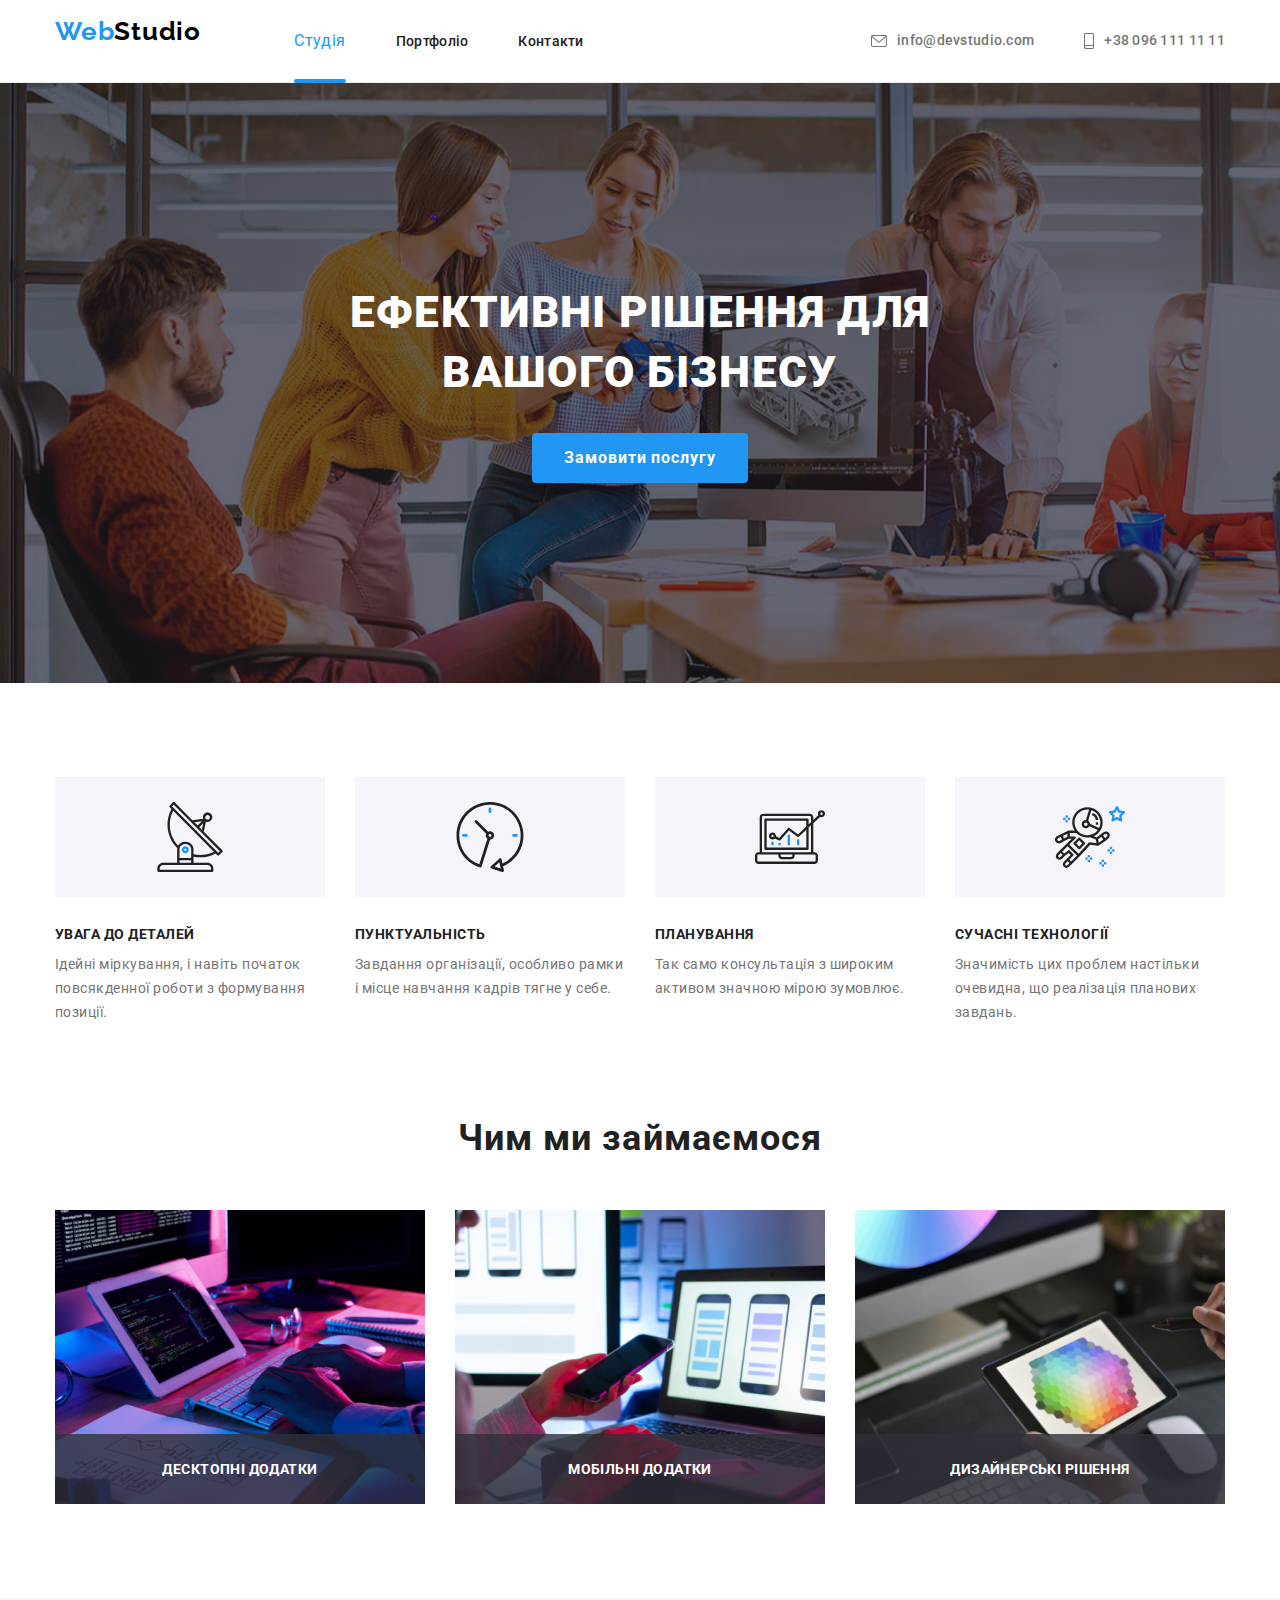
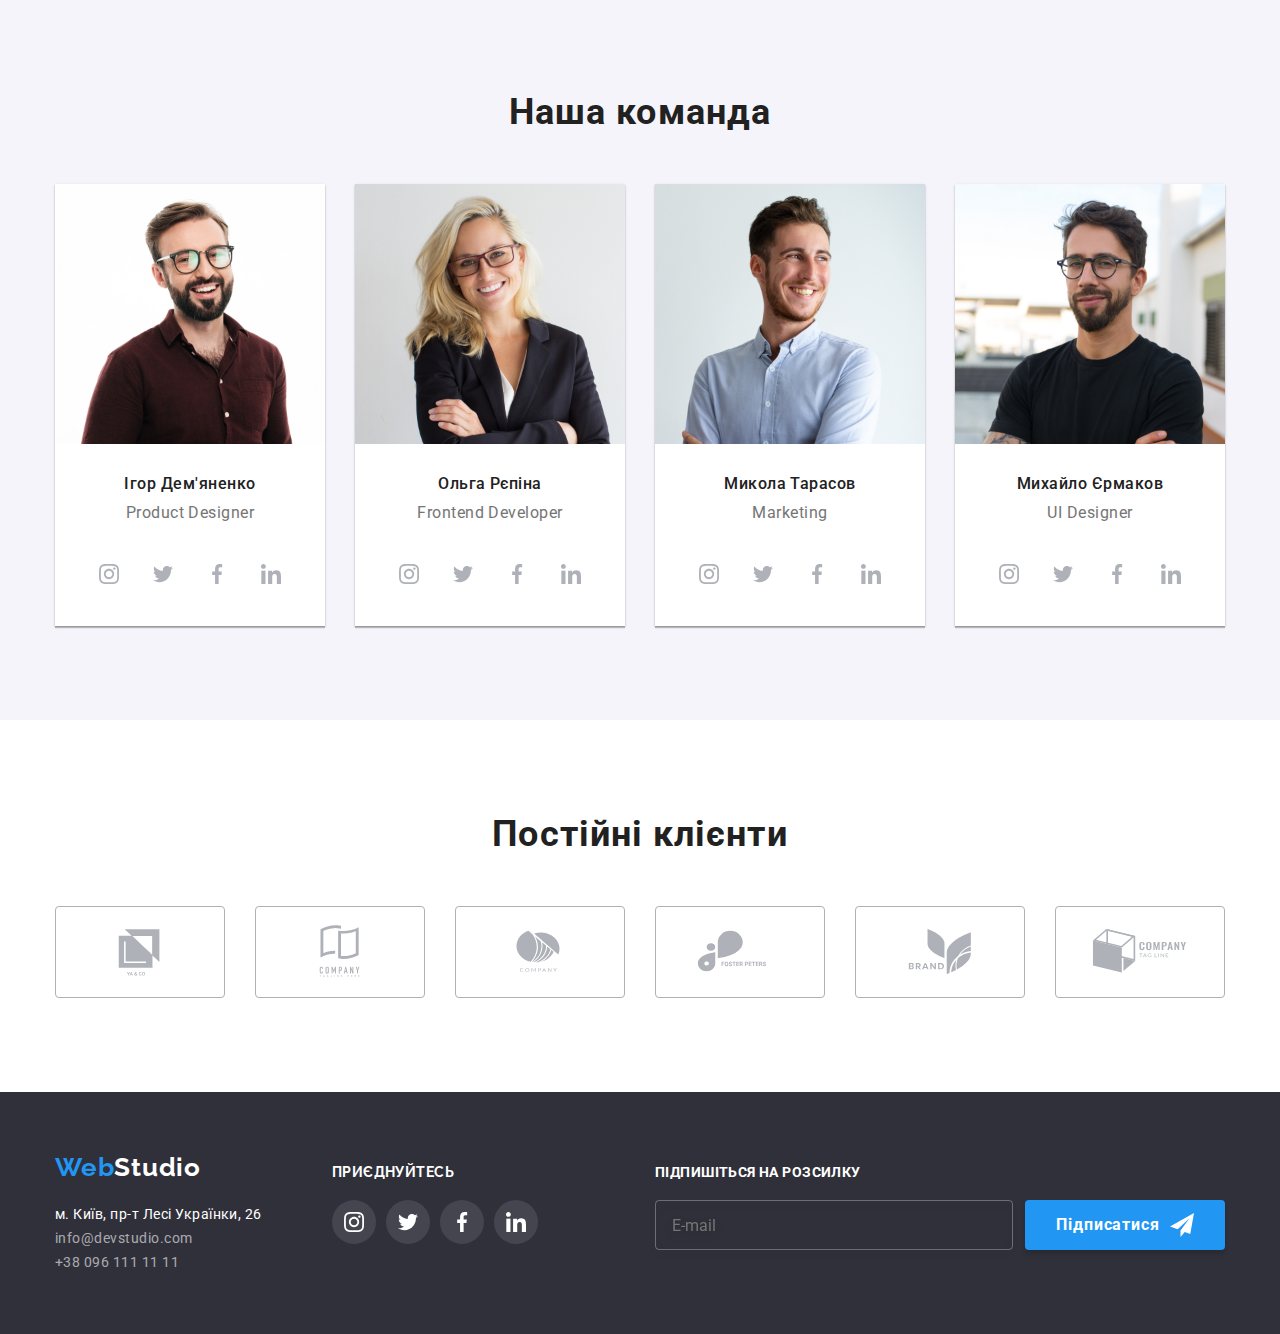
==== commit 669d15e2: "777" ====
--- a/index.html
+++ b/index.html
@@ -9,8 +9,6 @@
 	<link
 		href="https://fonts.googleapis.com/css2?family=Raleway:wght@700&family=Roboto:wght@400;500;700;900&display=swap"
 		rel="stylesheet" />
-
-	<link rel="stylesheet" href="./css/styles.css" />
 	<link rel="stylesheet" href="./css/main.min.css" />
 </head>
 
@@ -375,7 +373,7 @@
 					<textarea class="modal-textarea" placeholder="Введіть текст" name="comit" id="comit" cols="30"
 						rows="10"></textarea>
 				</label>
-				<label class="modai-checkbox__label" for="checkbox">
+				<label class="modal-checkbox__label" for="checkbox">
 					<input class="modal-checkbox hidden" type="checkbox" name="checkbox" id="checkbox" />
 					<span class="modal-checkbox__title"></span>
 					Погоджуюся з розсилкою та приймаю
--- a/css/main.min.css
+++ b/css/main.min.css
@@ -1 +1 @@
-/*! modern-normalize v1.1.0 | MIT License | https://github.com/sindresorhus/modern-normalize */*{padding:0;margin:0}*,::before,::after{-webkit-box-sizing:border-box;box-sizing:border-box}html{-moz-tab-size:4;-o-tab-size:4;tab-size:4}html{line-height:1.15;-webkit-text-size-adjust:100%}body{margin:0}body{font-family:system-ui,-apple-system,"Segoe UI",Roboto,Helvetica,Arial,sans-serif,"Apple Color Emoji","Segoe UI Emoji"}hr{height:0;color:inherit}abbr[title]{-webkit-text-decoration:underline dotted;text-decoration:underline dotted}b,strong{font-weight:bolder}code,kbd,samp,pre{font-family:ui-monospace,SFMono-Regular,Consolas,"Liberation Mono",Menlo,monospace;font-size:1em}small{font-size:80%}sub,sup{font-size:75%;line-height:0;position:relative;vertical-align:baseline}sub{bottom:-0.25em}sup{top:-0.5em}table{text-indent:0;border-color:inherit}button,input,optgroup,select,textarea{font-family:inherit;font-size:100%;line-height:1.15;margin:0}button,select{text-transform:none}button,[type=button],[type=reset],[type=submit]{-webkit-appearance:button;-moz-appearance:button;appearance:button}::-moz-focus-inner{border-style:none;padding:0}:-moz-focusring{outline:1px dotted ButtonText}:-moz-ui-invalid{box-shadow:none}legend{padding:0}progress{vertical-align:baseline}::-webkit-inner-spin-button,::-webkit-outer-spin-button{height:auto}[type=search]{-webkit-appearance:textfield;-moz-appearance:button;appearance:button;outline-offset:-2px}::-webkit-search-decoration{-webkit-appearance:none;appearance:button}::-webkit-file-upload-button{-webkit-appearance:button;appearance:button;font:inherit}summary{display:list-item}:root{--col--black: #212121;--col--lgrey: #757575;--col--blue: #2196f3;--col--grey: #2f303a;--colf5--white: #f5f5f5;--colff--white: #ffffff}.section{padding:94px 0}.icon{fill:currentColor}body{background-color:var(--colff--white);color:var(--col--black);font-family:"Roboto",sans-serif;letter-spacing:.03em}*{padding:0;margin:0}img{display:block}.list{list-style:none}button{cursor:pointer}.container{margin-left:auto;margin-right:auto;width:1200px;padding-left:15px;padding-right:15px}.hidden{position:absolute;white-space:nowrap;overflow:hidden;width:1px;height:1px;margin:-1px;border:0;padding:0;-webkit-clip-path:inset(100%);clip-path:inset(100%);clip:rect(0 0 0 0)}.link{text-decoration:none;font-weight:500;font-size:14px;line-height:1.14;letter-spacing:.02em;color:var(--col--black)}.header-page{display:-webkit-box;display:-ms-flexbox;display:flex;-webkit-box-align:center;-ms-flex-align:center;align-items:center;-webkit-box-pack:center;-ms-flex-pack:center;justify-content:center;border-bottom:1px solid #ececec}.header-page .container{display:-webkit-box;display:-ms-flexbox;display:flex;-webkit-box-align:center;-ms-flex-align:center;align-items:center}.header-container .logo{text-decoration:none;vertical-align:Top;font-family:"Raleway",sans-serif;font-weight:700;font-size:26px;line-height:1.2307;letter-spacing:.03em;color:var(--col--blue)}.header__logo{text-decoration:none;margin-right:93px;color:#000}.main-nav{display:inline-block;-webkit-box-align:center;-ms-flex-align:center;align-items:center}.main-nav__list .main-nav__item{position:relative}.main-nav__list .main-nav__link:focus::after,.main-nav__list .main-nav__link:hover::after,.main-nav__list .main-nav__link.main-nav__link--current:after{width:100%}.main-nav__list .main-nav__link::after{content:"";position:absolute;display:block;border-radius:2px;width:0;left:0;height:4px;bottom:-1%;background-color:var(--col--blue)}.main-nav__item{padding-top:32px;padding-bottom:32px}.main-nav__list{display:-webkit-box;display:-ms-flexbox;display:flex;-webkit-box-align:center;-ms-flex-align:center;align-items:center;gap:50px}.main-nav__list .main-nav__link:hover,.main-nav__list .main-nav__link:focus{color:var(--col--blue)}.main-nav__list .main-nav__link{-webkit-transition:color 250ms cubic-bezier(0.4, 0, 0.2, 1);transition:color 250ms cubic-bezier(0.4, 0, 0.2, 1)}.main-nav__list .main-nav__link:after{-webkit-transition:250ms cubic-bezier(0.4, 0, 0.2, 1);transition:250ms cubic-bezier(0.4, 0, 0.2, 1)}.main-nav__list .main-nav__link--current{color:var(--col--blue);text-decoration:none}.contact-list{display:-webkit-box;display:-ms-flexbox;display:flex;-webkit-box-pack:center;-ms-flex-pack:center;justify-content:center;-webkit-box-align:center;-ms-flex-align:center;align-items:center;margin-left:auto;margin-right:0;gap:50px}.contact-list__item .contact-list__link{display:-webkit-box;display:-ms-flexbox;display:flex;-webkit-box-pack:center;-ms-flex-pack:center;justify-content:center;-webkit-box-align:center;-ms-flex-align:center;align-items:center;gap:10px;font-weight:500;font-size:14px;line-height:1.14;letter-spacing:.02em;color:var(--col--lgrey)}.contact-list .contact-list__link:focus,.contact-list .contact-list__link:hover{color:var(--col--blue)}.contact-list .contact-list__link{-webkit-transition:color 250ms cubic-bezier(0.4, 0, 0.2, 1);transition:color 250ms cubic-bezier(0.4, 0, 0.2, 1)}.hero{max-width:1600px;padding:200px 0;margin-left:auto;margin-right:auto;background-image:-webkit-gradient(linear, left top, left bottom, from(rgba(47, 48, 58, 0.4)), to(rgba(47, 48, 58, 0.4))),url(../images/backround.jpg);background-image:linear-gradient(to bottom, rgba(47, 48, 58, 0.4), rgba(47, 48, 58, 0.4)),url(../images/backround.jpg);background-size:cover}.hero-title{margin-left:auto;margin-right:auto;text-transform:uppercase;text-align:center;max-width:670px;font-weight:900;font-size:44px;line-height:1.36;letter-spacing:.03em;margin-top:0;margin-bottom:30px;width:100%;color:var(--colff--white)}.hero-button{border-color:rgba(0,0,0,0);cursor:pointer;display:block;margin:0 auto;min-width:216px;min-height:50px;border-radius:4px;font-weight:700;font-size:16px;line-height:1.9;letter-spacing:.06em;color:var(--colff--white);background-color:var(--col--blue)}.features-section__list{display:-webkit-box;display:-ms-flexbox;display:flex;gap:30px}.features-section{padding-bottom:0;background-color:var(--colff--white)}.features-section__list .features-section__title{text-transform:uppercase;font-weight:700;font-size:14px;line-height:1.14}.features-section__list .features-section__text{color:var(--col--lgrey);font-size:14px;line-height:1.7}.features-section__container-icon{background-color:#f5f4fa;display:-webkit-box;display:-ms-flexbox;display:flex;-webkit-box-pack:center;-ms-flex-pack:center;justify-content:center;-webkit-box-align:center;-ms-flex-align:center;align-items:center;margin-bottom:30px;width:270px;height:120px}.features .title{margin-bottom:10px}.work-list{display:-webkit-box;display:-ms-flexbox;display:flex;gap:30px}.section-title{text-align:center;font-weight:700;font-size:36px;line-height:1.16;margin-bottom:50px}.work-list__item{position:relative}.work-list__title{position:absolute;text-transform:uppercase;text-align:center;left:0;bottom:0;width:100%;padding:27px 0px;z-index:2;font-weight:700;font-size:14px;line-height:1.1428;letter-spacing:.03em;color:var(--colff--white);background:rgba(47,48,58,.8)}.team-list{display:-webkit-box;display:-ms-flexbox;display:flex;gap:30px}.team-section{padding-top:30px;padding-bottom:30px}.team-section .team-list__title{font-weight:500;font-size:16px;line-height:1.2;text-align:center}.team{background-color:#f5f4fa}.team-section .team-list__text{text-align:center;font-size:16px;line-height:1.2;margin-top:10px;margin-bottom:30px;color:var(--col--lgrey)}.team-list__item{background-color:var(--colff--white);-webkit-box-shadow:0px 1px 3px rgba(0,0,0,.12),0px 1px 1px rgba(0,0,0,.14),0px 2px 1px rgba(0,0,0,.2);box-shadow:0px 1px 3px rgba(0,0,0,.12),0px 1px 1px rgba(0,0,0,.14),0px 2px 1px rgba(0,0,0,.2)}.team-list__social{display:-webkit-box;display:-ms-flexbox;display:flex;-webkit-box-pack:center;-ms-flex-pack:center;justify-content:center;gap:10px}.social-list__link{display:-webkit-box;display:-ms-flexbox;display:flex;-webkit-box-pack:center;-ms-flex-pack:center;justify-content:center;-webkit-box-align:center;-ms-flex-align:center;align-items:center;width:44px;height:44px;border-radius:50%;color:#afb1b8}.social-list__link:hover,.social-list__link:focus{color:var(--colff--white);background-color:var(--col--blue)}.social-list__link{-webkit-transition:color 250ms cubic-bezier(0.4, 0, 0.2, 1),background-color 250ms cubic-bezier(0.4, 0, 0.2, 1);transition:color 250ms cubic-bezier(0.4, 0, 0.2, 1),background-color 250ms cubic-bezier(0.4, 0, 0.2, 1)}.customers-title{font-weight:700;font-size:36px;line-height:42px;text-align:center;letter-spacing:.03em}.customers-list{display:-webkit-box;display:-ms-flexbox;display:flex;gap:30px}.customers-list__link:hover,.customers-list__link:focus{color:var(--col--blue);border-color:var(--col--blue)}.customers-title{margin-top:0;margin-bottom:50px}.customers-list__link{display:-webkit-box;display:-ms-flexbox;display:flex;-webkit-box-pack:center;-ms-flex-pack:center;justify-content:center;-webkit-box-align:center;-ms-flex-align:center;align-items:center;width:170px;height:92px;border-radius:4px;background-color:var(--colff--white);border:1px solid;color:#afb1b8;-webkit-transition:color 250ms cubic-bezier(0.4, 0, 0.2, 1),border-color 250ms cubic-bezier(0.4, 0, 0.2, 1);transition:color 250ms cubic-bezier(0.4, 0, 0.2, 1),border-color 250ms cubic-bezier(0.4, 0, 0.2, 1)}.modal{position:fixed;z-index:777;left:0;top:0;width:100%;height:100%;background:rgba(0,0,0,.2);-webkit-transition:visibility 500ms cubic-bezier(0.4, 0, 0.2, 1),opacity 500ms cubic-bezier(0.4, 0, 0.2, 1);transition:visibility 500ms cubic-bezier(0.4, 0, 0.2, 1),opacity 500ms cubic-bezier(0.4, 0, 0.2, 1)}.modal-window{position:absolute;left:50%;top:50%;-webkit-transform:translate(-50%, -50%) scale(1);transform:translate(-50%, -50%) scale(1);width:528px;height:581px;border-radius:4px;padding:40px;background-color:var(--colff--white);-webkit-box-shadow:0px 1px 3px rgba(0,0,0,.12),0px 1px 1px rgba(0,0,0,.14),0px 2px 1px rgba(0,0,0,.2);box-shadow:0px 1px 3px rgba(0,0,0,.12),0px 1px 1px rgba(0,0,0,.14),0px 2px 1px rgba(0,0,0,.2);-webkit-transition:-webkit-transform 500ms cubic-bezier(0.4, 0, 0.2, 1);transition:-webkit-transform 500ms cubic-bezier(0.4, 0, 0.2, 1);transition:transform 500ms cubic-bezier(0.4, 0, 0.2, 1);transition:transform 500ms cubic-bezier(0.4, 0, 0.2, 1), -webkit-transform 500ms cubic-bezier(0.4, 0, 0.2, 1)}.modal.is-hidden .modal-window{-webkit-transform:translate(-50%, -50%) scale(2);transform:translate(-50%, -50%) scale(2)}.modal-button__close{position:absolute;right:8px;top:8px;width:30px;height:30px;border-radius:50%;background-color:var(--colff--white);border:1px solid rgba(0,0,0,.1)}.modal-button__close:hover::before,.modal-button__close:hover::after{background-color:var(--col--blue);-webkit-transition-duration:250ms;transition-duration:250ms;-webkit-transition-timing-function:cubic-bezier(0.4, 0, 0.2, 1);transition-timing-function:cubic-bezier(0.4, 0, 0.2, 1)}.modal-button__close:focus::before,.modal-button__close:focus::after{background-color:var(--col--blue);-webkit-transition-duration:250ms;transition-duration:250ms;-webkit-transition-timing-function:cubic-bezier(0.4, 0, 0.2, 1);transition-timing-function:cubic-bezier(0.4, 0, 0.2, 1)}.is-hidden{visibility:hidden;opacity:0;pointer-events:none}.modal-button__close::before,.modal-button__close::after{position:absolute;content:"";width:15px;height:2px;left:50%;top:50%;-webkit-transition:-webkit-transform .4s ease-in-out;transition:-webkit-transform .4s ease-in-out;transition:transform .4s ease-in-out;transition:transform .4s ease-in-out, -webkit-transform .4s ease-in-out;background-color:#000}.modal-button__close::before{-webkit-transform:translate(-50%, -50%) rotate(-45deg);transform:translate(-50%, -50%) rotate(-45deg)}.modal-button__close::after{-webkit-transform:translate(-50%, -50%) rotate(45deg);transform:translate(-50%, -50%) rotate(45deg)}.modal-button__close:hover::after,.modal-button__close:hover::before,.modal-button__close:focus::after,.modal-button__close:focus::before{-webkit-transform:translate(-50%, -50%) rotate(0deg);transform:translate(-50%, -50%) rotate(0deg)}.from-title{font-family:"Roboto",sans-serif;font-style:normal;font-weight:700;font-size:20px;line-height:1.15;text-align:center;letter-spacing:.03em;margin-bottom:12px;color:var(--col--black)}.form-input{width:100%;height:40px;padding:11px 12px;margin-bottom:10px;padding-left:42px;border:1px solid rgba(33,33,33,.2);border-radius:4px}.form-span__title{display:block;font-family:"Roboto",sans-serif;font-style:normal;font-weight:400;font-size:12px;line-height:1.1666;letter-spacing:.01em;margin-bottom:4px;color:var(--col--lgrey)}.modal-textarea{width:100%;height:120px;padding:12px 16px;margin-bottom:20px;font-family:"Roboto",sans-serif;font-style:normal;font-weight:400;font-size:12px;line-height:14px;letter-spacing:.01em;color:rgba(117,117,117,.5);resize:none;border:1px solid rgba(33,33,33,.2);border-radius:4px}.modal-checkbox__title{font-family:"Roboto",sans-serif;font-style:normal;font-weight:400;font-size:14px;line-height:24px;letter-spacing:.03em;margin-bottom:30px;color:var(--col--lgrey)}.modal-send__button{font-family:"Roboto",sans-serif;font-style:normal;letter-spacing:.06em;font-weight:700;font-size:16px;line-height:1.875;display:block;margin:auto;padding:10px 52px;width:200px;height:50px;color:var(--colff--white);background:var(--col--blue);-webkit-box-shadow:0px 4px 4px rgba(0,0,0,.15);box-shadow:0px 4px 4px rgba(0,0,0,.15);border-radius:4px;border:0}.modal-send{margin-top:30px}.form-box__icon{position:relative}.form-icon{position:absolute;top:12px;left:12px}.form-input:focus+.form-icon,.form-input:hover+.form-icon{color:var(--col--blue);border-color:var(--col--blue);-webkit-transition-duration:250ms;transition-duration:250ms;-webkit-transition-timing-function:cubic-bezier(0.4, 0, 0.2, 1);transition-timing-function:cubic-bezier(0.4, 0, 0.2, 1)}.form-input:focus,.form-input:hover{border-color:var(--col--blue);-webkit-transition-duration:250ms;transition-duration:250ms;-webkit-transition-timing-function:cubic-bezier(0.4, 0, 0.2, 1);transition-timing-function:cubic-bezier(0.4, 0, 0.2, 1)}.modal-textarea:focus,.modal-textarea:hover{border-color:var(--col--blue);-webkit-transition-duration:250ms;transition-duration:250ms;-webkit-transition-timing-function:cubic-bezier(0.4, 0, 0.2, 1);transition-timing-function:cubic-bezier(0.4, 0, 0.2, 1)}.modal-checkbox__linc{font-family:"Roboto",sans-serif;font-style:normal;font-weight:400;font-size:14px;line-height:24px;letter-spacing:.03em;-webkit-text-decoration-line:underline;text-decoration-line:underline;color:var(--col--blue)}.modai-checkbox__label{position:relative;display:-webkit-box;display:-ms-flexbox;display:flex;-webkit-box-pack:center;-ms-flex-pack:center;justify-content:center;gap:8px;margin-left:15px;font-size:14px;line-height:24px;letter-spacing:.03em;color:var(--col--lgrey)}.modal-checkbox__title{position:absolute;top:3px;left:0px;width:16px;height:15px;background-image:url(../images/check_off.svg)}.modal-checkbox:checked+.modal-checkbox__title{background-image:url(../images/check_on.svg)}.footer{background-color:var(--col--grey)}.footer-container{display:-webkit-box;display:-ms-flexbox;display:flex;gap:70px;padding-top:60px;padding-bottom:60px}.footer__logo{text-decoration:none;color:var(--colff--white)}.footer .logo{text-decoration:none;display:-webkit-box;display:-ms-flexbox;display:flex;font-family:"Raleway",sans-serif;margin-bottom:20px;font-weight:700;font-size:26px;line-height:1.1923;letter-spacing:.03em;color:var(--col--blue)}.footer-address__link{font-style:normal;text-decoration:none;font-size:14px;line-height:1.7;color:var(--colff--white);-webkit-transition:color 250ms cubic-bezier(0.4, 0, 0.2, 1);transition:color 250ms cubic-bezier(0.4, 0, 0.2, 1)}.footer-address__link:hover,.footer-address__link:focus{color:var(--col--blue)}.footer-contact__link{text-decoration:none;font-style:normal;font-size:14px;line-height:1.7;font-weight:400;color:rgba(255,255,255,.6)}.footer-contact__list .footer-contact__link:not(:last-child){margin:9px 0}.footer-contact__list .footer-contact__link:hover,.footer-contact__list .footer-contact__link:focus{color:var(--col--blue)}.footer-contact__list .footer-contact__link{-webkit-transition:color 250ms cubic-bezier(0.4, 0, 0.2, 1);transition:color 250ms cubic-bezier(0.4, 0, 0.2, 1)}.footer-title{font-style:normal;text-transform:uppercase;font-family:"Raleway";font-weight:700;font-size:14px;line-height:1.1428;letter-spacing:.03em;padding-top:12px;margin-bottom:20px;color:var(--colff--white)}.footer-social__link:focus,.footer-social__link:hover{background-color:var(--col--blue)}.footer-social__link{display:-webkit-box;display:-ms-flexbox;display:flex;-webkit-box-pack:center;-ms-flex-pack:center;justify-content:center;-webkit-box-align:center;-ms-flex-align:center;align-items:center;width:44px;height:44px;border-radius:50%;color:var(--colff--white);background-color:rgba(255,255,255,.1);-webkit-transition:background-color 250ms cubic-bezier(0.4, 0, 0.2, 1);transition:background-color 250ms cubic-bezier(0.4, 0, 0.2, 1)}.footer-form{margin-left:auto;padding-top:12px}.footer-form__join{display:-webkit-box;display:-ms-flexbox;display:flex;gap:12px;-ms-flex-wrap:wrap;flex-wrap:wrap}.footer-list{display:-webkit-box;display:-ms-flexbox;display:flex;gap:10px}.footer-form__text{font-family:"Roboto",sans-serif;font-style:normal;font-weight:700;font-size:14px;line-height:1.1428;letter-spacing:.03em;text-transform:uppercase;margin-bottom:20px;color:var(--colff--white)}.footer-form__mail{max-width:358px;width:358px;height:50px;padding:15px 16px;outline:rgba(0,0,0,0);background-color:rgba(0,0,0,0);color:var(--colff--white);border:1px solid rgba(255,255,255,.3);-webkit-filter:drop-shadow(0px 4px 4px rgba(0, 0, 0, 0.15));filter:drop-shadow(0px 4px 4px rgba(0, 0, 0, 0.15));border-radius:4px}.footer-button__mail{display:-webkit-box;display:-ms-flexbox;display:flex;-webkit-box-pack:center;-ms-flex-pack:center;justify-content:center;-webkit-box-align:center;-ms-flex-align:center;align-items:center;gap:10px;font-family:"Roboto";width:200px;height:50px;font-weight:700;font-size:16px;line-height:1.875;letter-spacing:.06em;background-color:var(--col--blue);color:var(--colff--white);-webkit-box-shadow:0px 4px 4px rgba(0,0,0,.15);box-shadow:0px 4px 4px rgba(0,0,0,.15);border-radius:4px;border:0}.filter-button:hover,.filter-button:focus{background-color:var(--col--blue);color:#f5f4fa;-webkit-box-shadow:0px 3px 1px rgba(0,0,0,.1),0px 1px 2px rgba(0,0,0,.08),0px 2px 2px rgba(0,0,0,.12);box-shadow:0px 3px 1px rgba(0,0,0,.1),0px 1px 2px rgba(0,0,0,.08),0px 2px 2px rgba(0,0,0,.12)}.filter-list__list{display:-webkit-box;display:-ms-flexbox;display:flex;-webkit-box-align:center;-ms-flex-align:center;align-items:center;-webkit-box-pack:center;-ms-flex-pack:center;justify-content:center;-ms-flex-wrap:nowrap;flex-wrap:nowrap;gap:8px}.filter-button{border-radius:4px;padding:6px 22px;margin-bottom:50px;border:0;-webkit-transition:color 250ms cubic-bezier(0.4, 0, 0.2, 1),background-color 250ms cubic-bezier(0.4, 0, 0.2, 1),-webkit-box-shadow 250ms cubic-bezier(0.4, 0, 0.2, 1);transition:color 250ms cubic-bezier(0.4, 0, 0.2, 1),background-color 250ms cubic-bezier(0.4, 0, 0.2, 1),-webkit-box-shadow 250ms cubic-bezier(0.4, 0, 0.2, 1);transition:color 250ms cubic-bezier(0.4, 0, 0.2, 1),background-color 250ms cubic-bezier(0.4, 0, 0.2, 1),box-shadow 250ms cubic-bezier(0.4, 0, 0.2, 1);transition:color 250ms cubic-bezier(0.4, 0, 0.2, 1),background-color 250ms cubic-bezier(0.4, 0, 0.2, 1),box-shadow 250ms cubic-bezier(0.4, 0, 0.2, 1),-webkit-box-shadow 250ms cubic-bezier(0.4, 0, 0.2, 1)}.filter-button{cursor:pointer;font-weight:500;font-size:16px;line-height:1.6;letter-spacing:.03em;color:var(--col--black)}.portfolio{display:-webkit-box;display:-ms-flexbox;display:flex;-ms-flex-wrap:wrap;flex-wrap:wrap;-webkit-box-sizing:border-box;box-sizing:border-box;gap:30px;-webkit-transition:-webkit-box-shadow 250ms cubic-bezier(0.4, 0, 0.2, 1);transition:-webkit-box-shadow 250ms cubic-bezier(0.4, 0, 0.2, 1);transition:box-shadow 250ms cubic-bezier(0.4, 0, 0.2, 1);transition:box-shadow 250ms cubic-bezier(0.4, 0, 0.2, 1), -webkit-box-shadow 250ms cubic-bezier(0.4, 0, 0.2, 1)}.portfolio-row__text{padding:20px 24px;list-style:none;border-left:1px solid #eee;border-right:1px solid #eee;border-bottom:1px solid #eee;color:var(--colff--white)}.portfolio-title{font-family:"Roboto",sans-serif;font-style:normal;font-weight:700;font-size:18px;line-height:2;letter-spacing:.06em;margin-bottom:4px;color:var(--col--black)}.portfolio-section{font-family:"Roboto",sans-serif;font-style:normal;font-size:16px;line-height:1.875;letter-spacing:.03em;color:var(--col--lgrey)}.portfolio-list__title{-webkit-transition:-webkit-box-shadow 250ms cubic-bezier(0.4, 0, 0.2, 1);transition:-webkit-box-shadow 250ms cubic-bezier(0.4, 0, 0.2, 1);transition:box-shadow 250ms cubic-bezier(0.4, 0, 0.2, 1);transition:box-shadow 250ms cubic-bezier(0.4, 0, 0.2, 1), -webkit-box-shadow 250ms cubic-bezier(0.4, 0, 0.2, 1)}.portfolio-images{position:relative;overflow:hidden}.portfolio-list__text{font-family:"Roboto",sans-serif;font-style:normal;position:absolute;width:100%;height:100%;left:0;top:0;padding:63px 24px;font-size:18px;line-height:1.5555;letter-spacing:.03em;-webkit-transform:translateY(101%);transform:translateY(101%);-webkit-transition:-webkit-transform 250ms cubic-bezier(0.4, 0, 0.2, 1);transition:-webkit-transform 250ms cubic-bezier(0.4, 0, 0.2, 1);transition:transform 250ms cubic-bezier(0.4, 0, 0.2, 1);transition:transform 250ms cubic-bezier(0.4, 0, 0.2, 1), -webkit-transform 250ms cubic-bezier(0.4, 0, 0.2, 1);background:rgba(33,150,243,.9);color:var(--colff--white)}.portfolio-link:hover .portfolio-list__text,.portfolio-link:focus .portfolio-list__text{-webkit-transform:translateY(0);transform:translateY(0)}.portfolio-list__title:hover,.portfolio-list__title:focus{-webkit-box-shadow:0px 1px 1px rgba(0,0,0,.12),0px 4px 4px rgba(0,0,0,.06),1px 4px 6px rgba(0,0,0,.16);box-shadow:0px 1px 1px rgba(0,0,0,.12),0px 4px 4px rgba(0,0,0,.06),1px 4px 6px rgba(0,0,0,.16)}.portfolio-row__texte{display:block}/*# sourceMappingURL=main.min.css.map */+/*! modern-normalize v1.1.0 | MIT License | https://github.com/sindresorhus/modern-normalize */*{padding:0;margin:0}*,::before,::after{-webkit-box-sizing:border-box;box-sizing:border-box}html{-moz-tab-size:4;-o-tab-size:4;tab-size:4}html{line-height:1.15;-webkit-text-size-adjust:100%}body{margin:0}body{font-family:system-ui,-apple-system,"Segoe UI",Roboto,Helvetica,Arial,sans-serif,"Apple Color Emoji","Segoe UI Emoji"}hr{height:0;color:inherit}abbr[title]{-webkit-text-decoration:underline dotted;text-decoration:underline dotted}b,strong{font-weight:bolder}code,kbd,samp,pre{font-family:ui-monospace,SFMono-Regular,Consolas,"Liberation Mono",Menlo,monospace;font-size:1em}small{font-size:80%}sub,sup{font-size:75%;line-height:0;position:relative;vertical-align:baseline}sub{bottom:-0.25em}sup{top:-0.5em}table{text-indent:0;border-color:inherit}button,input,optgroup,select,textarea{font-family:inherit;font-size:100%;line-height:1.15;margin:0}button,select{text-transform:none}button,[type=button],[type=reset],[type=submit]{-webkit-appearance:button;-moz-appearance:button;appearance:button}::-moz-focus-inner{border-style:none;padding:0}:-moz-focusring{outline:1px dotted ButtonText}:-moz-ui-invalid{box-shadow:none}legend{padding:0}progress{vertical-align:baseline}::-webkit-inner-spin-button,::-webkit-outer-spin-button{height:auto}[type=search]{-webkit-appearance:textfield;-moz-appearance:button;appearance:button;outline-offset:-2px}::-webkit-search-decoration{-webkit-appearance:none;appearance:button}::-webkit-file-upload-button{-webkit-appearance:button;appearance:button;font:inherit}summary{display:list-item}:root{--col--black: #212121;--col--lgrey: #757575;--col--blue: #2196f3;--col--grey: #2f303a;--colf5--white: #f5f5f5;--colff--white: #ffffff}.section{padding:94px 0}.icon{fill:currentColor}body{background-color:var(--colff--white);color:var(--col--black);font-family:"Roboto",sans-serif;letter-spacing:.03em}*{padding:0;margin:0}img{display:block}.list{list-style:none}button{cursor:pointer}.container{margin-left:auto;margin-right:auto;width:1200px;padding-left:15px;padding-right:15px}.hidden{position:absolute;white-space:nowrap;overflow:hidden;width:1px;height:1px;margin:-1px;border:0;padding:0;-webkit-clip-path:inset(100%);clip-path:inset(100%);clip:rect(0 0 0 0)}.link{text-decoration:none;font-weight:500;font-size:14px;line-height:1.14;letter-spacing:.02em;color:var(--col--black)}.header-page{display:-webkit-box;display:-ms-flexbox;display:flex;-webkit-box-align:center;-ms-flex-align:center;align-items:center;-webkit-box-pack:center;-ms-flex-pack:center;justify-content:center;border-bottom:1px solid #ececec}.header-page .container{display:-webkit-box;display:-ms-flexbox;display:flex;-webkit-box-align:center;-ms-flex-align:center;align-items:center}.logo{text-decoration:none;display:-webkit-box;display:-ms-flexbox;display:flex;font-family:"Raleway",sans-serif;margin-bottom:20px;font-weight:700;font-size:26px;line-height:1.1923;letter-spacing:.03em;color:var(--col--blue)}.header__logo{text-decoration:none;margin-right:93px;color:#000}.footer__logo{text-decoration:none;color:var(--colff--white)}.main-nav{display:inline-block;-webkit-box-align:center;-ms-flex-align:center;align-items:center}.main-nav__link::after{content:"";position:absolute;display:block;border-radius:2px;width:0;left:0;height:4px;bottom:-1%;background-color:var(--col--blue)}.main-nav__list{display:-webkit-box;display:-ms-flexbox;display:flex;-webkit-box-align:center;-ms-flex-align:center;align-items:center;gap:50px}.main-nav__item{position:relative;padding-top:32px;padding-bottom:32px}.main-nav__link:focus::after,.main-nav__link:hover::after,.main-nav__link--current:after{width:100%}.main-nav__link:hover,.main-nav__link:focus{color:var(--col--blue)}.main-nav__link{-webkit-transition:color 250ms cubic-bezier(0.4, 0, 0.2, 1);transition:color 250ms cubic-bezier(0.4, 0, 0.2, 1)}.main-nav__link--current{color:var(--col--blue);text-decoration:none}.contact-list{display:-webkit-box;display:-ms-flexbox;display:flex;-webkit-box-pack:center;-ms-flex-pack:center;justify-content:center;-webkit-box-align:center;-ms-flex-align:center;align-items:center;margin-left:auto;margin-right:0;gap:50px}.contact-list__link{display:-webkit-box;display:-ms-flexbox;display:flex;-webkit-box-pack:center;-ms-flex-pack:center;justify-content:center;-webkit-box-align:center;-ms-flex-align:center;align-items:center;gap:10px;font-weight:500;font-size:14px;line-height:1.14;letter-spacing:.02em;color:var(--col--lgrey)}.contact-list__link:focus,.contact-list__link:hover{color:var(--col--blue)}.contact-list__link{-webkit-transition:color 250ms cubic-bezier(0.4, 0, 0.2, 1);transition:color 250ms cubic-bezier(0.4, 0, 0.2, 1)}.hero{max-width:1600px;padding:200px 0;margin-left:auto;margin-right:auto;background-image:-webkit-gradient(linear, left top, left bottom, from(rgba(47, 48, 58, 0.4)), to(rgba(47, 48, 58, 0.4))),url(../images/backround.jpg);background-image:linear-gradient(to bottom, rgba(47, 48, 58, 0.4), rgba(47, 48, 58, 0.4)),url(../images/backround.jpg);background-size:cover}.hero-title{margin-left:auto;margin-right:auto;text-transform:uppercase;text-align:center;max-width:670px;font-weight:900;font-size:44px;line-height:1.36;letter-spacing:.03em;margin-top:0;margin-bottom:30px;width:100%;color:var(--colff--white)}.hero-button{border-color:rgba(0,0,0,0);cursor:pointer;display:block;margin:0 auto;min-width:216px;min-height:50px;border-radius:4px;font-weight:700;font-size:16px;line-height:1.9;letter-spacing:.06em;color:var(--colff--white);background-color:var(--col--blue)}.footer-button__mail{display:-webkit-box;display:-ms-flexbox;display:flex;-webkit-box-pack:center;-ms-flex-pack:center;justify-content:center;-webkit-box-align:center;-ms-flex-align:center;align-items:center;gap:10px;font-family:"Roboto";width:200px;height:50px;font-weight:700;font-size:16px;line-height:1.875;letter-spacing:.06em;background-color:var(--col--blue);color:var(--colff--white);-webkit-box-shadow:0px 4px 4px rgba(0,0,0,.15);box-shadow:0px 4px 4px rgba(0,0,0,.15);border-radius:4px;border:0}.section-title{text-align:center;font-weight:700;font-size:36px;line-height:1.16;letter-spacing:.03em;margin-top:0;margin-bottom:50px}.features-section{padding-bottom:0;background-color:var(--colff--white)}.features-section__list{display:-webkit-box;display:-ms-flexbox;display:flex;gap:30px}.features-section__title{text-transform:uppercase;font-weight:700;font-size:14px;line-height:1.14;margin-bottom:10px}.features-section__text{color:var(--col--lgrey);font-size:14px;line-height:1.7}.features-section__container-icon{background-color:#f5f4fa;display:-webkit-box;display:-ms-flexbox;display:flex;-webkit-box-pack:center;-ms-flex-pack:center;justify-content:center;-webkit-box-align:center;-ms-flex-align:center;align-items:center;margin-bottom:30px;width:270px;height:120px}.work-list{display:-webkit-box;display:-ms-flexbox;display:flex;gap:30px}.work-list__item{position:relative}.work-list__title{position:absolute;text-transform:uppercase;text-align:center;left:0;bottom:0;width:100%;padding:27px 0px;z-index:2;font-weight:700;font-size:14px;line-height:1.1428;letter-spacing:.03em;color:var(--colff--white);background:rgba(47,48,58,.8)}.team{background-color:#f5f4fa}.team-section{padding-top:30px;padding-bottom:30px}.team-list{display:-webkit-box;display:-ms-flexbox;display:flex;gap:30px}.team-list__title{font-weight:500;font-size:16px;line-height:1.2;text-align:center}.team-list__text{text-align:center;font-size:16px;line-height:1.2;margin-top:10px;margin-bottom:30px;color:var(--col--lgrey)}.team-list__item{background-color:var(--colff--white);-webkit-box-shadow:0px 1px 3px rgba(0,0,0,.12),0px 1px 1px rgba(0,0,0,.14),0px 2px 1px rgba(0,0,0,.2);box-shadow:0px 1px 3px rgba(0,0,0,.12),0px 1px 1px rgba(0,0,0,.14),0px 2px 1px rgba(0,0,0,.2)}.team-list__social{display:-webkit-box;display:-ms-flexbox;display:flex;-webkit-box-pack:center;-ms-flex-pack:center;justify-content:center;gap:10px}.social-list__link{display:-webkit-box;display:-ms-flexbox;display:flex;-webkit-box-pack:center;-ms-flex-pack:center;justify-content:center;-webkit-box-align:center;-ms-flex-align:center;align-items:center;width:44px;height:44px;border-radius:50%;color:#afb1b8}.social-list__link:hover,.social-list__link:focus{color:var(--colff--white);background-color:var(--col--blue)}.social-list__link{-webkit-transition:color 250ms cubic-bezier(0.4, 0, 0.2, 1),background-color 250ms cubic-bezier(0.4, 0, 0.2, 1);transition:color 250ms cubic-bezier(0.4, 0, 0.2, 1),background-color 250ms cubic-bezier(0.4, 0, 0.2, 1)}.customers-list{display:-webkit-box;display:-ms-flexbox;display:flex;gap:30px}.customers-list__link:hover,.customers-list__link:focus{color:var(--col--blue);border-color:var(--col--blue)}.customers-list__link{display:-webkit-box;display:-ms-flexbox;display:flex;-webkit-box-pack:center;-ms-flex-pack:center;justify-content:center;-webkit-box-align:center;-ms-flex-align:center;align-items:center;width:170px;height:92px;border-radius:4px;background-color:var(--colff--white);border:1px solid;color:#afb1b8;-webkit-transition:color 250ms cubic-bezier(0.4, 0, 0.2, 1),border-color 250ms cubic-bezier(0.4, 0, 0.2, 1);transition:color 250ms cubic-bezier(0.4, 0, 0.2, 1),border-color 250ms cubic-bezier(0.4, 0, 0.2, 1)}.modal{position:fixed;z-index:777;left:0;top:0;width:100%;height:100%;background:rgba(0,0,0,.2);-webkit-transition:visibility 500ms cubic-bezier(0.4, 0, 0.2, 1),opacity 500ms cubic-bezier(0.4, 0, 0.2, 1);transition:visibility 500ms cubic-bezier(0.4, 0, 0.2, 1),opacity 500ms cubic-bezier(0.4, 0, 0.2, 1)}.modal-window{position:absolute;left:50%;top:50%;-webkit-transform:translate(-50%, -50%) scale(1);transform:translate(-50%, -50%) scale(1);width:528px;height:581px;border-radius:4px;padding:40px;background-color:var(--colff--white);-webkit-box-shadow:0px 1px 3px rgba(0,0,0,.12),0px 1px 1px rgba(0,0,0,.14),0px 2px 1px rgba(0,0,0,.2);box-shadow:0px 1px 3px rgba(0,0,0,.12),0px 1px 1px rgba(0,0,0,.14),0px 2px 1px rgba(0,0,0,.2);-webkit-transition:-webkit-transform 500ms cubic-bezier(0.4, 0, 0.2, 1);transition:-webkit-transform 500ms cubic-bezier(0.4, 0, 0.2, 1);transition:transform 500ms cubic-bezier(0.4, 0, 0.2, 1);transition:transform 500ms cubic-bezier(0.4, 0, 0.2, 1), -webkit-transform 500ms cubic-bezier(0.4, 0, 0.2, 1)}.is-hidden .modal-window{-webkit-transform:translate(-50%, -50%) scale(2);transform:translate(-50%, -50%) scale(2)}.is-hidden{visibility:hidden;opacity:0;pointer-events:none}.from-title{font-family:"Roboto",sans-serif;font-style:normal;font-weight:700;font-size:20px;line-height:1.15;text-align:center;letter-spacing:.03em;margin-bottom:12px;color:var(--col--black)}.form-input{width:100%;height:40px;padding:11px 12px;margin-bottom:10px;padding-left:42px;border:1px solid rgba(33,33,33,.2);border-radius:4px}.form-span__title{display:block;font-family:"Roboto",sans-serif;font-style:normal;font-weight:400;font-size:12px;line-height:1.1666;letter-spacing:.01em;margin-bottom:4px;color:var(--col--lgrey)}.modal-textarea{width:100%;height:120px;padding:12px 16px;margin-bottom:20px;font-family:"Roboto",sans-serif;font-style:normal;font-weight:400;font-size:12px;line-height:14px;letter-spacing:.01em;color:rgba(117,117,117,.5);resize:none;border:1px solid rgba(33,33,33,.2);border-radius:4px}.modal-send{margin-top:30px}.modal-send__button{font-family:"Roboto",sans-serif;font-style:normal;letter-spacing:.06em;font-weight:700;font-size:16px;line-height:1.875;display:block;margin:auto;padding:10px 52px;width:200px;height:50px;color:var(--colff--white);background:var(--col--blue);-webkit-box-shadow:0px 4px 4px rgba(0,0,0,.15);box-shadow:0px 4px 4px rgba(0,0,0,.15);border-radius:4px;border:0}.form-box__icon{position:relative}.form-icon{position:absolute;top:12px;left:12px}.form-input:focus+.form-icon,.form-input:hover+.form-icon{color:var(--col--blue);border-color:var(--col--blue);-webkit-transition-duration:250ms;transition-duration:250ms;-webkit-transition-timing-function:cubic-bezier(0.4, 0, 0.2, 1);transition-timing-function:cubic-bezier(0.4, 0, 0.2, 1)}.form-input:focus,.form-input:hover{border-color:var(--col--blue);-webkit-transition-duration:250ms;transition-duration:250ms;-webkit-transition-timing-function:cubic-bezier(0.4, 0, 0.2, 1);transition-timing-function:cubic-bezier(0.4, 0, 0.2, 1)}.modal-textarea:focus,.modal-textarea:hover{border-color:var(--col--blue);-webkit-transition-duration:250ms;transition-duration:250ms;-webkit-transition-timing-function:cubic-bezier(0.4, 0, 0.2, 1);transition-timing-function:cubic-bezier(0.4, 0, 0.2, 1)}.modal-button__close{position:absolute;right:8px;top:8px;width:30px;height:30px;border-radius:50%;background-color:var(--colff--white);border:1px solid rgba(0,0,0,.1)}.modal-button__close:hover::before,.modal-button__close:hover::after{background-color:var(--col--blue);-webkit-transition-duration:250ms;transition-duration:250ms;-webkit-transition-timing-function:cubic-bezier(0.4, 0, 0.2, 1);transition-timing-function:cubic-bezier(0.4, 0, 0.2, 1)}.modal-button__close:focus::before,.modal-button__close:focus::after{background-color:var(--col--blue);-webkit-transition-duration:250ms;transition-duration:250ms;-webkit-transition-timing-function:cubic-bezier(0.4, 0, 0.2, 1);transition-timing-function:cubic-bezier(0.4, 0, 0.2, 1)}.modal-button__close::before,.modal-button__close::after{position:absolute;content:"";width:15px;height:2px;left:50%;top:50%;-webkit-transition:-webkit-transform .4s ease-in-out;transition:-webkit-transform .4s ease-in-out;transition:transform .4s ease-in-out;transition:transform .4s ease-in-out, -webkit-transform .4s ease-in-out;background-color:#000}.modal-button__close::before{-webkit-transform:translate(-50%, -50%) rotate(-45deg);transform:translate(-50%, -50%) rotate(-45deg)}.modal-button__close::after{-webkit-transform:translate(-50%, -50%) rotate(45deg);transform:translate(-50%, -50%) rotate(45deg)}.modal-button__close:hover::after,.modal-button__close:hover::before,.modal-button__close:focus::after,.modal-button__close:focus::before{-webkit-transform:translate(-50%, -50%) rotate(0deg);transform:translate(-50%, -50%) rotate(0deg)}.modal-checkbox__title{font-family:"Roboto",sans-serif;font-style:normal;font-weight:400;font-size:14px;line-height:24px;letter-spacing:.03em;margin-bottom:30px;color:var(--col--lgrey)}.modal-checkbox__linc{font-family:"Roboto",sans-serif;font-style:normal;font-weight:400;font-size:14px;line-height:24px;letter-spacing:.03em;-webkit-text-decoration-line:underline;text-decoration-line:underline;color:var(--col--blue)}.modal-checkbox__label{position:relative;display:-webkit-box;display:-ms-flexbox;display:flex;-webkit-box-pack:center;-ms-flex-pack:center;justify-content:center;gap:8px;margin-left:15px;font-size:14px;line-height:24px;letter-spacing:.03em;color:var(--col--lgrey)}.modal-checkbox__title{position:absolute;top:3px;left:0px;width:16px;height:15px;background-image:url(../images/check_off.svg)}.modal-checkbox:checked+.modal-checkbox__title{background-image:url(../images/check_on.svg)}.footer{background-color:var(--col--grey)}.footer-title{font-style:normal;text-transform:uppercase;font-family:"Raleway";font-weight:700;font-size:14px;line-height:1.1428;letter-spacing:.03em;padding-top:12px;margin-bottom:20px;color:var(--colff--white)}.footer-container{display:-webkit-box;display:-ms-flexbox;display:flex;gap:70px;padding-top:60px;padding-bottom:60px}.footer-address__link{font-style:normal;text-decoration:none;font-size:14px;line-height:1.7;color:var(--colff--white);-webkit-transition:color 250ms cubic-bezier(0.4, 0, 0.2, 1);transition:color 250ms cubic-bezier(0.4, 0, 0.2, 1)}.footer-address__link:hover,.footer-address__link:focus{color:var(--col--blue)}.footer-contact__link{text-decoration:none;font-style:normal;font-size:14px;line-height:1.7;font-weight:400;color:rgba(255,255,255,.6)}.footer-contact__link:not(:last-child){margin:9px 0}.footer-contact__link:hover,.footer-contact__link:focus{color:var(--col--blue)}.footer-contact__link{-webkit-transition:color 250ms cubic-bezier(0.4, 0, 0.2, 1);transition:color 250ms cubic-bezier(0.4, 0, 0.2, 1)}.footer-social__link{display:-webkit-box;display:-ms-flexbox;display:flex;-webkit-box-pack:center;-ms-flex-pack:center;justify-content:center;-webkit-box-align:center;-ms-flex-align:center;align-items:center;width:44px;height:44px;border-radius:50%;color:var(--colff--white);background-color:rgba(255,255,255,.1);-webkit-transition:background-color 250ms cubic-bezier(0.4, 0, 0.2, 1);transition:background-color 250ms cubic-bezier(0.4, 0, 0.2, 1)}.footer-social__link:focus,.footer-social__link:hover{background-color:var(--col--blue)}.footer-list{display:-webkit-box;display:-ms-flexbox;display:flex;gap:10px}.footer-form{margin-left:auto;padding-top:12px}.footer-form__join{display:-webkit-box;display:-ms-flexbox;display:flex;gap:12px;-ms-flex-wrap:wrap;flex-wrap:wrap}.footer-form__text{font-family:"Roboto",sans-serif;font-style:normal;font-weight:700;font-size:14px;line-height:1.1428;letter-spacing:.03em;text-transform:uppercase;margin-bottom:20px;color:var(--colff--white)}.footer-form__mail{max-width:358px;width:358px;height:50px;padding:15px 16px;outline:rgba(0,0,0,0);background-color:rgba(0,0,0,0);color:var(--colff--white);border:1px solid rgba(255,255,255,.3);-webkit-filter:drop-shadow(0px 4px 4px rgba(0, 0, 0, 0.15));filter:drop-shadow(0px 4px 4px rgba(0, 0, 0, 0.15));border-radius:4px}.filter-button{border-radius:4px;padding:6px 22px;margin-bottom:50px;border:0;cursor:pointer;font-weight:500;font-size:16px;line-height:1.6;letter-spacing:.03em;color:var(--col--black);-webkit-transition:color 250ms cubic-bezier(0.4, 0, 0.2, 1),background-color 250ms cubic-bezier(0.4, 0, 0.2, 1),-webkit-box-shadow 250ms cubic-bezier(0.4, 0, 0.2, 1);transition:color 250ms cubic-bezier(0.4, 0, 0.2, 1),background-color 250ms cubic-bezier(0.4, 0, 0.2, 1),-webkit-box-shadow 250ms cubic-bezier(0.4, 0, 0.2, 1);transition:color 250ms cubic-bezier(0.4, 0, 0.2, 1),background-color 250ms cubic-bezier(0.4, 0, 0.2, 1),box-shadow 250ms cubic-bezier(0.4, 0, 0.2, 1);transition:color 250ms cubic-bezier(0.4, 0, 0.2, 1),background-color 250ms cubic-bezier(0.4, 0, 0.2, 1),box-shadow 250ms cubic-bezier(0.4, 0, 0.2, 1),-webkit-box-shadow 250ms cubic-bezier(0.4, 0, 0.2, 1)}.filter-button:hover,.filter-button:focus{background-color:var(--col--blue);color:#f5f4fa;-webkit-box-shadow:0px 3px 1px rgba(0,0,0,.1),0px 1px 2px rgba(0,0,0,.08),0px 2px 2px rgba(0,0,0,.12);box-shadow:0px 3px 1px rgba(0,0,0,.1),0px 1px 2px rgba(0,0,0,.08),0px 2px 2px rgba(0,0,0,.12)}.filter-list__list{display:-webkit-box;display:-ms-flexbox;display:flex;-webkit-box-align:center;-ms-flex-align:center;align-items:center;-webkit-box-pack:center;-ms-flex-pack:center;justify-content:center;-ms-flex-wrap:nowrap;flex-wrap:nowrap;gap:8px}.portfolio{display:-webkit-box;display:-ms-flexbox;display:flex;-ms-flex-wrap:wrap;flex-wrap:wrap;-webkit-box-sizing:border-box;box-sizing:border-box;gap:30px;-webkit-transition:-webkit-box-shadow 250ms cubic-bezier(0.4, 0, 0.2, 1);transition:-webkit-box-shadow 250ms cubic-bezier(0.4, 0, 0.2, 1);transition:box-shadow 250ms cubic-bezier(0.4, 0, 0.2, 1);transition:box-shadow 250ms cubic-bezier(0.4, 0, 0.2, 1), -webkit-box-shadow 250ms cubic-bezier(0.4, 0, 0.2, 1)}.portfolio-images{position:relative;overflow:hidden}.portfolio-row__text{padding:20px 24px;list-style:none;display:block;border-left:1px solid #eee;border-right:1px solid #eee;border-bottom:1px solid #eee;color:var(--colff--white)}.portfolio-section{font-family:"Roboto",sans-serif;font-style:normal;font-size:16px;line-height:1.875;letter-spacing:.03em;color:var(--col--lgrey)}.portfolio-title{font-family:"Roboto",sans-serif;font-style:normal;font-weight:700;font-size:18px;line-height:2;letter-spacing:.06em;margin-bottom:4px;color:var(--col--black)}.portfolio-list__title{-webkit-transition:-webkit-box-shadow 250ms cubic-bezier(0.4, 0, 0.2, 1);transition:-webkit-box-shadow 250ms cubic-bezier(0.4, 0, 0.2, 1);transition:box-shadow 250ms cubic-bezier(0.4, 0, 0.2, 1);transition:box-shadow 250ms cubic-bezier(0.4, 0, 0.2, 1), -webkit-box-shadow 250ms cubic-bezier(0.4, 0, 0.2, 1)}.portfolio-list__text{font-family:"Roboto",sans-serif;font-style:normal;position:absolute;width:100%;height:100%;left:0;top:0;padding:63px 24px;font-size:18px;line-height:1.5555;letter-spacing:.03em;-webkit-transform:translateY(101%);transform:translateY(101%);-webkit-transition:-webkit-transform 250ms cubic-bezier(0.4, 0, 0.2, 1);transition:-webkit-transform 250ms cubic-bezier(0.4, 0, 0.2, 1);transition:transform 250ms cubic-bezier(0.4, 0, 0.2, 1);transition:transform 250ms cubic-bezier(0.4, 0, 0.2, 1), -webkit-transform 250ms cubic-bezier(0.4, 0, 0.2, 1);background:rgba(33,150,243,.9);color:var(--colff--white)}.portfolio-link:hover .portfolio-list__text,.portfolio-link:focus .portfolio-list__text{-webkit-transform:translateY(0);transform:translateY(0)}.portfolio-list__title:hover,.portfolio-list__title:focus{-webkit-box-shadow:0px 1px 1px rgba(0,0,0,.12),0px 4px 4px rgba(0,0,0,.06),1px 4px 6px rgba(0,0,0,.16);box-shadow:0px 1px 1px rgba(0,0,0,.12),0px 4px 4px rgba(0,0,0,.06),1px 4px 6px rgba(0,0,0,.16)}/*# sourceMappingURL=main.min.css.map */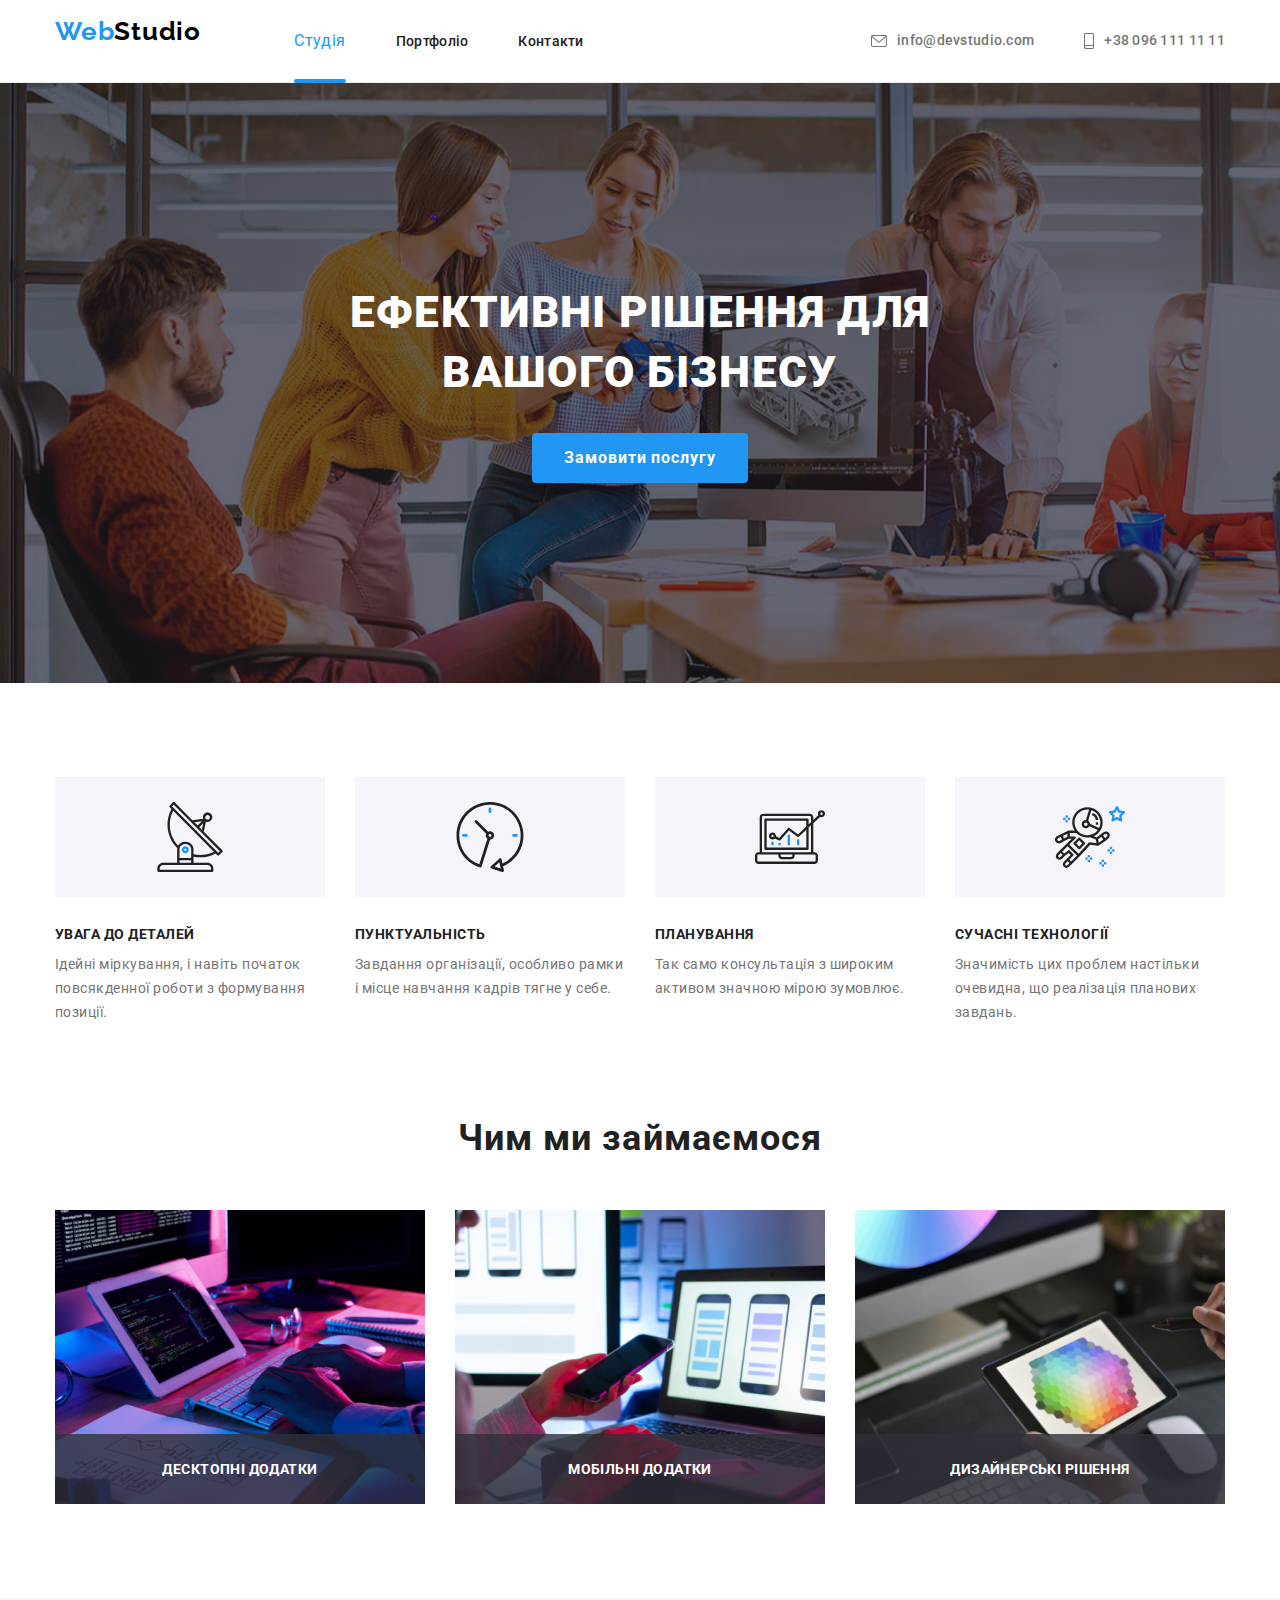
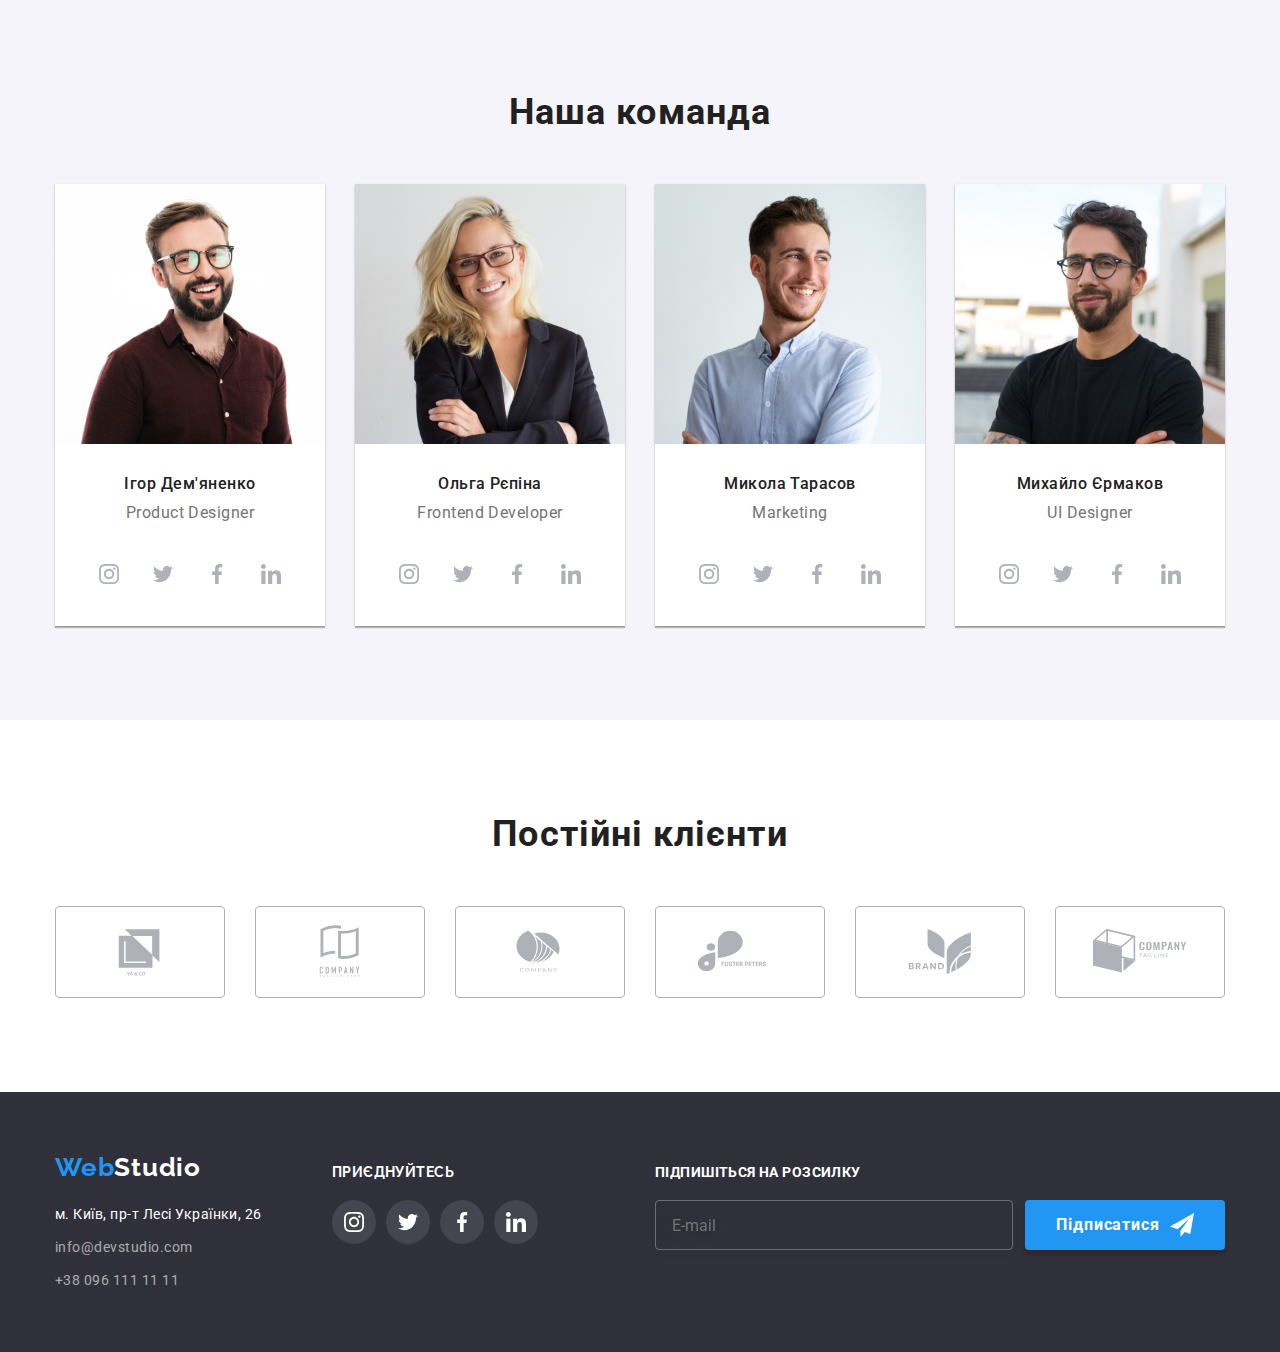
==== commit 6d0b7912: "777" ====
--- a/index.html
+++ b/index.html
@@ -147,7 +147,7 @@
 				<ul class="team-list list">
 					<li class="team-list__item">
 						<img src="./images/jpg3.jpg" alt="product_designer" width="270" />
-						<div class="team-section">
+						<div class="team-list__team-section">
 							<h3 class="team-list__title">Ігор Дем'яненко</h3>
 							<p class="team-list__text">Product Designer</p>
 							<ul class="team-list__social list">
@@ -181,7 +181,7 @@
 					</li>
 					<li class="team-list__item">
 						<img src="./images/jpg4.jpg" alt="frontend_developer" width="270" />
-						<div class="team-section">
+						<div class="team-list__team-section">
 							<h3 class="team-list__title">Ольга Рєпіна</h3>
 							<p class="team-list__text">Frontend Developer</p>
 							<ul class="team-list__social list">
@@ -215,7 +215,7 @@
 					</li>
 					<li class="team-list__item">
 						<img src="./images/jpg5.jpg" alt="marketing" width="270" />
-						<div class="team-section">
+						<div class="team-list__team-section">
 							<h3 class="team-list__title">Микола Тарасов</h3>
 							<p class="team-list__text">Marketing</p>
 							<ul class="team-list__social list">
@@ -249,7 +249,7 @@
 					</li>
 					<li class="team-list__item">
 						<img src="./images/jpg6.jpg" alt="ui_designer" width="270" />
-						<div class="team-section">
+						<div class="team-list__team-section">
 							<h3 class="team-list__title">Михайло Єрмаков</h3>
 							<p class="team-list__text">UI Designer</p>
 							<ul class="team-list__social list">
@@ -399,7 +399,7 @@
 						м. Київ, пр-т Лесі Українки, 26</a>
 					<ul class="footer-contact__list list">
 						<li>
-							<a class="footer-contact__link" href="mailto:info@devstudio.com">info@devstudio.com</a>
+							<a class="footer-contact__link post" href="mailto:info@devstudio.com">info@devstudio.com</a>
 						</li>
 						<li>
 							<a class="footer-contact__link" href="tel:+380961111111">+38 096 111 11 11</a>
--- a/css/main.min.css
+++ b/css/main.min.css
@@ -1 +1 @@
-/*! modern-normalize v1.1.0 | MIT License | https://github.com/sindresorhus/modern-normalize */*{padding:0;margin:0}*,::before,::after{-webkit-box-sizing:border-box;box-sizing:border-box}html{-moz-tab-size:4;-o-tab-size:4;tab-size:4}html{line-height:1.15;-webkit-text-size-adjust:100%}body{margin:0}body{font-family:system-ui,-apple-system,"Segoe UI",Roboto,Helvetica,Arial,sans-serif,"Apple Color Emoji","Segoe UI Emoji"}hr{height:0;color:inherit}abbr[title]{-webkit-text-decoration:underline dotted;text-decoration:underline dotted}b,strong{font-weight:bolder}code,kbd,samp,pre{font-family:ui-monospace,SFMono-Regular,Consolas,"Liberation Mono",Menlo,monospace;font-size:1em}small{font-size:80%}sub,sup{font-size:75%;line-height:0;position:relative;vertical-align:baseline}sub{bottom:-0.25em}sup{top:-0.5em}table{text-indent:0;border-color:inherit}button,input,optgroup,select,textarea{font-family:inherit;font-size:100%;line-height:1.15;margin:0}button,select{text-transform:none}button,[type=button],[type=reset],[type=submit]{-webkit-appearance:button;-moz-appearance:button;appearance:button}::-moz-focus-inner{border-style:none;padding:0}:-moz-focusring{outline:1px dotted ButtonText}:-moz-ui-invalid{box-shadow:none}legend{padding:0}progress{vertical-align:baseline}::-webkit-inner-spin-button,::-webkit-outer-spin-button{height:auto}[type=search]{-webkit-appearance:textfield;-moz-appearance:button;appearance:button;outline-offset:-2px}::-webkit-search-decoration{-webkit-appearance:none;appearance:button}::-webkit-file-upload-button{-webkit-appearance:button;appearance:button;font:inherit}summary{display:list-item}:root{--col--black: #212121;--col--lgrey: #757575;--col--blue: #2196f3;--col--grey: #2f303a;--colf5--white: #f5f5f5;--colff--white: #ffffff}.section{padding:94px 0}.icon{fill:currentColor}body{background-color:var(--colff--white);color:var(--col--black);font-family:"Roboto",sans-serif;letter-spacing:.03em}*{padding:0;margin:0}img{display:block}.list{list-style:none}button{cursor:pointer}.container{margin-left:auto;margin-right:auto;width:1200px;padding-left:15px;padding-right:15px}.hidden{position:absolute;white-space:nowrap;overflow:hidden;width:1px;height:1px;margin:-1px;border:0;padding:0;-webkit-clip-path:inset(100%);clip-path:inset(100%);clip:rect(0 0 0 0)}.link{text-decoration:none;font-weight:500;font-size:14px;line-height:1.14;letter-spacing:.02em;color:var(--col--black)}.header-page{display:-webkit-box;display:-ms-flexbox;display:flex;-webkit-box-align:center;-ms-flex-align:center;align-items:center;-webkit-box-pack:center;-ms-flex-pack:center;justify-content:center;border-bottom:1px solid #ececec}.header-page .container{display:-webkit-box;display:-ms-flexbox;display:flex;-webkit-box-align:center;-ms-flex-align:center;align-items:center}.logo{text-decoration:none;display:-webkit-box;display:-ms-flexbox;display:flex;font-family:"Raleway",sans-serif;margin-bottom:20px;font-weight:700;font-size:26px;line-height:1.1923;letter-spacing:.03em;color:var(--col--blue)}.header__logo{text-decoration:none;margin-right:93px;color:#000}.footer__logo{text-decoration:none;color:var(--colff--white)}.main-nav{display:inline-block;-webkit-box-align:center;-ms-flex-align:center;align-items:center}.main-nav__link::after{content:"";position:absolute;display:block;border-radius:2px;width:0;left:0;height:4px;bottom:-1%;background-color:var(--col--blue)}.main-nav__list{display:-webkit-box;display:-ms-flexbox;display:flex;-webkit-box-align:center;-ms-flex-align:center;align-items:center;gap:50px}.main-nav__item{position:relative;padding-top:32px;padding-bottom:32px}.main-nav__link:focus::after,.main-nav__link:hover::after,.main-nav__link--current:after{width:100%}.main-nav__link:hover,.main-nav__link:focus{color:var(--col--blue)}.main-nav__link{-webkit-transition:color 250ms cubic-bezier(0.4, 0, 0.2, 1);transition:color 250ms cubic-bezier(0.4, 0, 0.2, 1)}.main-nav__link--current{color:var(--col--blue);text-decoration:none}.contact-list{display:-webkit-box;display:-ms-flexbox;display:flex;-webkit-box-pack:center;-ms-flex-pack:center;justify-content:center;-webkit-box-align:center;-ms-flex-align:center;align-items:center;margin-left:auto;margin-right:0;gap:50px}.contact-list__link{display:-webkit-box;display:-ms-flexbox;display:flex;-webkit-box-pack:center;-ms-flex-pack:center;justify-content:center;-webkit-box-align:center;-ms-flex-align:center;align-items:center;gap:10px;font-weight:500;font-size:14px;line-height:1.14;letter-spacing:.02em;color:var(--col--lgrey)}.contact-list__link:focus,.contact-list__link:hover{color:var(--col--blue)}.contact-list__link{-webkit-transition:color 250ms cubic-bezier(0.4, 0, 0.2, 1);transition:color 250ms cubic-bezier(0.4, 0, 0.2, 1)}.hero{max-width:1600px;padding:200px 0;margin-left:auto;margin-right:auto;background-image:-webkit-gradient(linear, left top, left bottom, from(rgba(47, 48, 58, 0.4)), to(rgba(47, 48, 58, 0.4))),url(../images/backround.jpg);background-image:linear-gradient(to bottom, rgba(47, 48, 58, 0.4), rgba(47, 48, 58, 0.4)),url(../images/backround.jpg);background-size:cover}.hero-title{margin-left:auto;margin-right:auto;text-transform:uppercase;text-align:center;max-width:670px;font-weight:900;font-size:44px;line-height:1.36;letter-spacing:.03em;margin-top:0;margin-bottom:30px;width:100%;color:var(--colff--white)}.hero-button{border-color:rgba(0,0,0,0);cursor:pointer;display:block;margin:0 auto;min-width:216px;min-height:50px;border-radius:4px;font-weight:700;font-size:16px;line-height:1.9;letter-spacing:.06em;color:var(--colff--white);background-color:var(--col--blue)}.footer-button__mail{display:-webkit-box;display:-ms-flexbox;display:flex;-webkit-box-pack:center;-ms-flex-pack:center;justify-content:center;-webkit-box-align:center;-ms-flex-align:center;align-items:center;gap:10px;font-family:"Roboto";width:200px;height:50px;font-weight:700;font-size:16px;line-height:1.875;letter-spacing:.06em;background-color:var(--col--blue);color:var(--colff--white);-webkit-box-shadow:0px 4px 4px rgba(0,0,0,.15);box-shadow:0px 4px 4px rgba(0,0,0,.15);border-radius:4px;border:0}.section-title{text-align:center;font-weight:700;font-size:36px;line-height:1.16;letter-spacing:.03em;margin-top:0;margin-bottom:50px}.features-section{padding-bottom:0;background-color:var(--colff--white)}.features-section__list{display:-webkit-box;display:-ms-flexbox;display:flex;gap:30px}.features-section__title{text-transform:uppercase;font-weight:700;font-size:14px;line-height:1.14;margin-bottom:10px}.features-section__text{color:var(--col--lgrey);font-size:14px;line-height:1.7}.features-section__container-icon{background-color:#f5f4fa;display:-webkit-box;display:-ms-flexbox;display:flex;-webkit-box-pack:center;-ms-flex-pack:center;justify-content:center;-webkit-box-align:center;-ms-flex-align:center;align-items:center;margin-bottom:30px;width:270px;height:120px}.work-list{display:-webkit-box;display:-ms-flexbox;display:flex;gap:30px}.work-list__item{position:relative}.work-list__title{position:absolute;text-transform:uppercase;text-align:center;left:0;bottom:0;width:100%;padding:27px 0px;z-index:2;font-weight:700;font-size:14px;line-height:1.1428;letter-spacing:.03em;color:var(--colff--white);background:rgba(47,48,58,.8)}.team{background-color:#f5f4fa}.team-section{padding-top:30px;padding-bottom:30px}.team-list{display:-webkit-box;display:-ms-flexbox;display:flex;gap:30px}.team-list__title{font-weight:500;font-size:16px;line-height:1.2;text-align:center}.team-list__text{text-align:center;font-size:16px;line-height:1.2;margin-top:10px;margin-bottom:30px;color:var(--col--lgrey)}.team-list__item{background-color:var(--colff--white);-webkit-box-shadow:0px 1px 3px rgba(0,0,0,.12),0px 1px 1px rgba(0,0,0,.14),0px 2px 1px rgba(0,0,0,.2);box-shadow:0px 1px 3px rgba(0,0,0,.12),0px 1px 1px rgba(0,0,0,.14),0px 2px 1px rgba(0,0,0,.2)}.team-list__social{display:-webkit-box;display:-ms-flexbox;display:flex;-webkit-box-pack:center;-ms-flex-pack:center;justify-content:center;gap:10px}.social-list__link{display:-webkit-box;display:-ms-flexbox;display:flex;-webkit-box-pack:center;-ms-flex-pack:center;justify-content:center;-webkit-box-align:center;-ms-flex-align:center;align-items:center;width:44px;height:44px;border-radius:50%;color:#afb1b8}.social-list__link:hover,.social-list__link:focus{color:var(--colff--white);background-color:var(--col--blue)}.social-list__link{-webkit-transition:color 250ms cubic-bezier(0.4, 0, 0.2, 1),background-color 250ms cubic-bezier(0.4, 0, 0.2, 1);transition:color 250ms cubic-bezier(0.4, 0, 0.2, 1),background-color 250ms cubic-bezier(0.4, 0, 0.2, 1)}.customers-list{display:-webkit-box;display:-ms-flexbox;display:flex;gap:30px}.customers-list__link:hover,.customers-list__link:focus{color:var(--col--blue);border-color:var(--col--blue)}.customers-list__link{display:-webkit-box;display:-ms-flexbox;display:flex;-webkit-box-pack:center;-ms-flex-pack:center;justify-content:center;-webkit-box-align:center;-ms-flex-align:center;align-items:center;width:170px;height:92px;border-radius:4px;background-color:var(--colff--white);border:1px solid;color:#afb1b8;-webkit-transition:color 250ms cubic-bezier(0.4, 0, 0.2, 1),border-color 250ms cubic-bezier(0.4, 0, 0.2, 1);transition:color 250ms cubic-bezier(0.4, 0, 0.2, 1),border-color 250ms cubic-bezier(0.4, 0, 0.2, 1)}.modal{position:fixed;z-index:777;left:0;top:0;width:100%;height:100%;background:rgba(0,0,0,.2);-webkit-transition:visibility 500ms cubic-bezier(0.4, 0, 0.2, 1),opacity 500ms cubic-bezier(0.4, 0, 0.2, 1);transition:visibility 500ms cubic-bezier(0.4, 0, 0.2, 1),opacity 500ms cubic-bezier(0.4, 0, 0.2, 1)}.modal-window{position:absolute;left:50%;top:50%;-webkit-transform:translate(-50%, -50%) scale(1);transform:translate(-50%, -50%) scale(1);width:528px;height:581px;border-radius:4px;padding:40px;background-color:var(--colff--white);-webkit-box-shadow:0px 1px 3px rgba(0,0,0,.12),0px 1px 1px rgba(0,0,0,.14),0px 2px 1px rgba(0,0,0,.2);box-shadow:0px 1px 3px rgba(0,0,0,.12),0px 1px 1px rgba(0,0,0,.14),0px 2px 1px rgba(0,0,0,.2);-webkit-transition:-webkit-transform 500ms cubic-bezier(0.4, 0, 0.2, 1);transition:-webkit-transform 500ms cubic-bezier(0.4, 0, 0.2, 1);transition:transform 500ms cubic-bezier(0.4, 0, 0.2, 1);transition:transform 500ms cubic-bezier(0.4, 0, 0.2, 1), -webkit-transform 500ms cubic-bezier(0.4, 0, 0.2, 1)}.is-hidden .modal-window{-webkit-transform:translate(-50%, -50%) scale(2);transform:translate(-50%, -50%) scale(2)}.is-hidden{visibility:hidden;opacity:0;pointer-events:none}.from-title{font-family:"Roboto",sans-serif;font-style:normal;font-weight:700;font-size:20px;line-height:1.15;text-align:center;letter-spacing:.03em;margin-bottom:12px;color:var(--col--black)}.form-input{width:100%;height:40px;padding:11px 12px;margin-bottom:10px;padding-left:42px;border:1px solid rgba(33,33,33,.2);border-radius:4px}.form-span__title{display:block;font-family:"Roboto",sans-serif;font-style:normal;font-weight:400;font-size:12px;line-height:1.1666;letter-spacing:.01em;margin-bottom:4px;color:var(--col--lgrey)}.modal-textarea{width:100%;height:120px;padding:12px 16px;margin-bottom:20px;font-family:"Roboto",sans-serif;font-style:normal;font-weight:400;font-size:12px;line-height:14px;letter-spacing:.01em;color:rgba(117,117,117,.5);resize:none;border:1px solid rgba(33,33,33,.2);border-radius:4px}.modal-send{margin-top:30px}.modal-send__button{font-family:"Roboto",sans-serif;font-style:normal;letter-spacing:.06em;font-weight:700;font-size:16px;line-height:1.875;display:block;margin:auto;padding:10px 52px;width:200px;height:50px;color:var(--colff--white);background:var(--col--blue);-webkit-box-shadow:0px 4px 4px rgba(0,0,0,.15);box-shadow:0px 4px 4px rgba(0,0,0,.15);border-radius:4px;border:0}.form-box__icon{position:relative}.form-icon{position:absolute;top:12px;left:12px}.form-input:focus+.form-icon,.form-input:hover+.form-icon{color:var(--col--blue);border-color:var(--col--blue);-webkit-transition-duration:250ms;transition-duration:250ms;-webkit-transition-timing-function:cubic-bezier(0.4, 0, 0.2, 1);transition-timing-function:cubic-bezier(0.4, 0, 0.2, 1)}.form-input:focus,.form-input:hover{border-color:var(--col--blue);-webkit-transition-duration:250ms;transition-duration:250ms;-webkit-transition-timing-function:cubic-bezier(0.4, 0, 0.2, 1);transition-timing-function:cubic-bezier(0.4, 0, 0.2, 1)}.modal-textarea:focus,.modal-textarea:hover{border-color:var(--col--blue);-webkit-transition-duration:250ms;transition-duration:250ms;-webkit-transition-timing-function:cubic-bezier(0.4, 0, 0.2, 1);transition-timing-function:cubic-bezier(0.4, 0, 0.2, 1)}.modal-button__close{position:absolute;right:8px;top:8px;width:30px;height:30px;border-radius:50%;background-color:var(--colff--white);border:1px solid rgba(0,0,0,.1)}.modal-button__close:hover::before,.modal-button__close:hover::after{background-color:var(--col--blue);-webkit-transition-duration:250ms;transition-duration:250ms;-webkit-transition-timing-function:cubic-bezier(0.4, 0, 0.2, 1);transition-timing-function:cubic-bezier(0.4, 0, 0.2, 1)}.modal-button__close:focus::before,.modal-button__close:focus::after{background-color:var(--col--blue);-webkit-transition-duration:250ms;transition-duration:250ms;-webkit-transition-timing-function:cubic-bezier(0.4, 0, 0.2, 1);transition-timing-function:cubic-bezier(0.4, 0, 0.2, 1)}.modal-button__close::before,.modal-button__close::after{position:absolute;content:"";width:15px;height:2px;left:50%;top:50%;-webkit-transition:-webkit-transform .4s ease-in-out;transition:-webkit-transform .4s ease-in-out;transition:transform .4s ease-in-out;transition:transform .4s ease-in-out, -webkit-transform .4s ease-in-out;background-color:#000}.modal-button__close::before{-webkit-transform:translate(-50%, -50%) rotate(-45deg);transform:translate(-50%, -50%) rotate(-45deg)}.modal-button__close::after{-webkit-transform:translate(-50%, -50%) rotate(45deg);transform:translate(-50%, -50%) rotate(45deg)}.modal-button__close:hover::after,.modal-button__close:hover::before,.modal-button__close:focus::after,.modal-button__close:focus::before{-webkit-transform:translate(-50%, -50%) rotate(0deg);transform:translate(-50%, -50%) rotate(0deg)}.modal-checkbox__title{font-family:"Roboto",sans-serif;font-style:normal;font-weight:400;font-size:14px;line-height:24px;letter-spacing:.03em;margin-bottom:30px;color:var(--col--lgrey)}.modal-checkbox__linc{font-family:"Roboto",sans-serif;font-style:normal;font-weight:400;font-size:14px;line-height:24px;letter-spacing:.03em;-webkit-text-decoration-line:underline;text-decoration-line:underline;color:var(--col--blue)}.modal-checkbox__label{position:relative;display:-webkit-box;display:-ms-flexbox;display:flex;-webkit-box-pack:center;-ms-flex-pack:center;justify-content:center;gap:8px;margin-left:15px;font-size:14px;line-height:24px;letter-spacing:.03em;color:var(--col--lgrey)}.modal-checkbox__title{position:absolute;top:3px;left:0px;width:16px;height:15px;background-image:url(../images/check_off.svg)}.modal-checkbox:checked+.modal-checkbox__title{background-image:url(../images/check_on.svg)}.footer{background-color:var(--col--grey)}.footer-title{font-style:normal;text-transform:uppercase;font-family:"Raleway";font-weight:700;font-size:14px;line-height:1.1428;letter-spacing:.03em;padding-top:12px;margin-bottom:20px;color:var(--colff--white)}.footer-container{display:-webkit-box;display:-ms-flexbox;display:flex;gap:70px;padding-top:60px;padding-bottom:60px}.footer-address__link{font-style:normal;text-decoration:none;font-size:14px;line-height:1.7;color:var(--colff--white);-webkit-transition:color 250ms cubic-bezier(0.4, 0, 0.2, 1);transition:color 250ms cubic-bezier(0.4, 0, 0.2, 1)}.footer-address__link:hover,.footer-address__link:focus{color:var(--col--blue)}.footer-contact__link{text-decoration:none;font-style:normal;font-size:14px;line-height:1.7;font-weight:400;color:rgba(255,255,255,.6)}.footer-contact__link:not(:last-child){margin:9px 0}.footer-contact__link:hover,.footer-contact__link:focus{color:var(--col--blue)}.footer-contact__link{-webkit-transition:color 250ms cubic-bezier(0.4, 0, 0.2, 1);transition:color 250ms cubic-bezier(0.4, 0, 0.2, 1)}.footer-social__link{display:-webkit-box;display:-ms-flexbox;display:flex;-webkit-box-pack:center;-ms-flex-pack:center;justify-content:center;-webkit-box-align:center;-ms-flex-align:center;align-items:center;width:44px;height:44px;border-radius:50%;color:var(--colff--white);background-color:rgba(255,255,255,.1);-webkit-transition:background-color 250ms cubic-bezier(0.4, 0, 0.2, 1);transition:background-color 250ms cubic-bezier(0.4, 0, 0.2, 1)}.footer-social__link:focus,.footer-social__link:hover{background-color:var(--col--blue)}.footer-list{display:-webkit-box;display:-ms-flexbox;display:flex;gap:10px}.footer-form{margin-left:auto;padding-top:12px}.footer-form__join{display:-webkit-box;display:-ms-flexbox;display:flex;gap:12px;-ms-flex-wrap:wrap;flex-wrap:wrap}.footer-form__text{font-family:"Roboto",sans-serif;font-style:normal;font-weight:700;font-size:14px;line-height:1.1428;letter-spacing:.03em;text-transform:uppercase;margin-bottom:20px;color:var(--colff--white)}.footer-form__mail{max-width:358px;width:358px;height:50px;padding:15px 16px;outline:rgba(0,0,0,0);background-color:rgba(0,0,0,0);color:var(--colff--white);border:1px solid rgba(255,255,255,.3);-webkit-filter:drop-shadow(0px 4px 4px rgba(0, 0, 0, 0.15));filter:drop-shadow(0px 4px 4px rgba(0, 0, 0, 0.15));border-radius:4px}.filter-button{border-radius:4px;padding:6px 22px;margin-bottom:50px;border:0;cursor:pointer;font-weight:500;font-size:16px;line-height:1.6;letter-spacing:.03em;color:var(--col--black);-webkit-transition:color 250ms cubic-bezier(0.4, 0, 0.2, 1),background-color 250ms cubic-bezier(0.4, 0, 0.2, 1),-webkit-box-shadow 250ms cubic-bezier(0.4, 0, 0.2, 1);transition:color 250ms cubic-bezier(0.4, 0, 0.2, 1),background-color 250ms cubic-bezier(0.4, 0, 0.2, 1),-webkit-box-shadow 250ms cubic-bezier(0.4, 0, 0.2, 1);transition:color 250ms cubic-bezier(0.4, 0, 0.2, 1),background-color 250ms cubic-bezier(0.4, 0, 0.2, 1),box-shadow 250ms cubic-bezier(0.4, 0, 0.2, 1);transition:color 250ms cubic-bezier(0.4, 0, 0.2, 1),background-color 250ms cubic-bezier(0.4, 0, 0.2, 1),box-shadow 250ms cubic-bezier(0.4, 0, 0.2, 1),-webkit-box-shadow 250ms cubic-bezier(0.4, 0, 0.2, 1)}.filter-button:hover,.filter-button:focus{background-color:var(--col--blue);color:#f5f4fa;-webkit-box-shadow:0px 3px 1px rgba(0,0,0,.1),0px 1px 2px rgba(0,0,0,.08),0px 2px 2px rgba(0,0,0,.12);box-shadow:0px 3px 1px rgba(0,0,0,.1),0px 1px 2px rgba(0,0,0,.08),0px 2px 2px rgba(0,0,0,.12)}.filter-list__list{display:-webkit-box;display:-ms-flexbox;display:flex;-webkit-box-align:center;-ms-flex-align:center;align-items:center;-webkit-box-pack:center;-ms-flex-pack:center;justify-content:center;-ms-flex-wrap:nowrap;flex-wrap:nowrap;gap:8px}.portfolio{display:-webkit-box;display:-ms-flexbox;display:flex;-ms-flex-wrap:wrap;flex-wrap:wrap;-webkit-box-sizing:border-box;box-sizing:border-box;gap:30px;-webkit-transition:-webkit-box-shadow 250ms cubic-bezier(0.4, 0, 0.2, 1);transition:-webkit-box-shadow 250ms cubic-bezier(0.4, 0, 0.2, 1);transition:box-shadow 250ms cubic-bezier(0.4, 0, 0.2, 1);transition:box-shadow 250ms cubic-bezier(0.4, 0, 0.2, 1), -webkit-box-shadow 250ms cubic-bezier(0.4, 0, 0.2, 1)}.portfolio-images{position:relative;overflow:hidden}.portfolio-row__text{padding:20px 24px;list-style:none;display:block;border-left:1px solid #eee;border-right:1px solid #eee;border-bottom:1px solid #eee;color:var(--colff--white)}.portfolio-section{font-family:"Roboto",sans-serif;font-style:normal;font-size:16px;line-height:1.875;letter-spacing:.03em;color:var(--col--lgrey)}.portfolio-title{font-family:"Roboto",sans-serif;font-style:normal;font-weight:700;font-size:18px;line-height:2;letter-spacing:.06em;margin-bottom:4px;color:var(--col--black)}.portfolio-list__title{-webkit-transition:-webkit-box-shadow 250ms cubic-bezier(0.4, 0, 0.2, 1);transition:-webkit-box-shadow 250ms cubic-bezier(0.4, 0, 0.2, 1);transition:box-shadow 250ms cubic-bezier(0.4, 0, 0.2, 1);transition:box-shadow 250ms cubic-bezier(0.4, 0, 0.2, 1), -webkit-box-shadow 250ms cubic-bezier(0.4, 0, 0.2, 1)}.portfolio-list__text{font-family:"Roboto",sans-serif;font-style:normal;position:absolute;width:100%;height:100%;left:0;top:0;padding:63px 24px;font-size:18px;line-height:1.5555;letter-spacing:.03em;-webkit-transform:translateY(101%);transform:translateY(101%);-webkit-transition:-webkit-transform 250ms cubic-bezier(0.4, 0, 0.2, 1);transition:-webkit-transform 250ms cubic-bezier(0.4, 0, 0.2, 1);transition:transform 250ms cubic-bezier(0.4, 0, 0.2, 1);transition:transform 250ms cubic-bezier(0.4, 0, 0.2, 1), -webkit-transform 250ms cubic-bezier(0.4, 0, 0.2, 1);background:rgba(33,150,243,.9);color:var(--colff--white)}.portfolio-link:hover .portfolio-list__text,.portfolio-link:focus .portfolio-list__text{-webkit-transform:translateY(0);transform:translateY(0)}.portfolio-list__title:hover,.portfolio-list__title:focus{-webkit-box-shadow:0px 1px 1px rgba(0,0,0,.12),0px 4px 4px rgba(0,0,0,.06),1px 4px 6px rgba(0,0,0,.16);box-shadow:0px 1px 1px rgba(0,0,0,.12),0px 4px 4px rgba(0,0,0,.06),1px 4px 6px rgba(0,0,0,.16)}/*# sourceMappingURL=main.min.css.map */+/*! modern-normalize v1.1.0 | MIT License | https://github.com/sindresorhus/modern-normalize */*{padding:0;margin:0}*,::before,::after{-webkit-box-sizing:border-box;box-sizing:border-box}html{-moz-tab-size:4;-o-tab-size:4;tab-size:4}html{line-height:1.15;-webkit-text-size-adjust:100%}body{margin:0}body{font-family:system-ui,-apple-system,"Segoe UI",Roboto,Helvetica,Arial,sans-serif,"Apple Color Emoji","Segoe UI Emoji"}hr{height:0;color:inherit}abbr[title]{-webkit-text-decoration:underline dotted;text-decoration:underline dotted}b,strong{font-weight:bolder}code,kbd,samp,pre{font-family:ui-monospace,SFMono-Regular,Consolas,"Liberation Mono",Menlo,monospace;font-size:1em}small{font-size:80%}sub,sup{font-size:75%;line-height:0;position:relative;vertical-align:baseline}sub{bottom:-0.25em}sup{top:-0.5em}table{text-indent:0;border-color:inherit}button,input,optgroup,select,textarea{font-family:inherit;font-size:100%;line-height:1.15;margin:0}button,select{text-transform:none}button,[type=button],[type=reset],[type=submit]{-webkit-appearance:button;-moz-appearance:button;appearance:button}::-moz-focus-inner{border-style:none;padding:0}:-moz-focusring{outline:1px dotted ButtonText}:-moz-ui-invalid{box-shadow:none}legend{padding:0}progress{vertical-align:baseline}::-webkit-inner-spin-button,::-webkit-outer-spin-button{height:auto}[type=search]{-webkit-appearance:textfield;-moz-appearance:button;appearance:button;outline-offset:-2px}::-webkit-search-decoration{-webkit-appearance:none;appearance:button}::-webkit-file-upload-button{-webkit-appearance:button;appearance:button;font:inherit}summary{display:list-item}:root{--col--black: #212121;--col--lgrey: #757575;--col--blue: #2196f3;--col--grey: #2f303a;--colf5--white: #f5f5f5;--colff--white: #ffffff}.section{padding:94px 0}.icon{fill:currentColor}body{background-color:var(--colff--white);color:var(--col--black);font-family:"Roboto",sans-serif;letter-spacing:.03em}*{padding:0;margin:0}img{display:block;max-width:100%;height:auto}.list{list-style:none}button{cursor:pointer}.container{margin-left:auto;margin-right:auto;width:1200px;padding-left:15px;padding-right:15px}.hidden{position:absolute;white-space:nowrap;overflow:hidden;width:1px;height:1px;margin:-1px;border:0;padding:0;-webkit-clip-path:inset(100%);clip-path:inset(100%);clip:rect(0 0 0 0)}.link{text-decoration:none;font-weight:500;font-size:14px;line-height:1.14;letter-spacing:.02em;color:var(--col--black)}.header-page{display:-webkit-box;display:-ms-flexbox;display:flex;-webkit-box-align:center;-ms-flex-align:center;align-items:center;-webkit-box-pack:center;-ms-flex-pack:center;justify-content:center;border-bottom:1px solid #ececec}.header-page .container{display:-webkit-box;display:-ms-flexbox;display:flex;-webkit-box-align:center;-ms-flex-align:center;align-items:center}.logo{text-decoration:none;display:-webkit-box;display:-ms-flexbox;display:flex;font-family:"Raleway",sans-serif;margin-bottom:20px;font-weight:700;font-size:26px;line-height:1.1923;letter-spacing:.03em;color:var(--col--blue)}.header__logo{text-decoration:none;margin-right:93px;color:#000}.footer__logo{text-decoration:none;color:var(--colff--white)}.main-nav{display:inline-block;-webkit-box-align:center;-ms-flex-align:center;align-items:center}.main-nav__link::after{content:"";position:absolute;display:block;border-radius:2px;width:0;left:0;height:4px;bottom:-1%;background-color:var(--col--blue)}.main-nav__list{display:-webkit-box;display:-ms-flexbox;display:flex;-webkit-box-align:center;-ms-flex-align:center;align-items:center;gap:50px}.main-nav__item{position:relative;padding-top:32px;padding-bottom:32px}.main-nav__link:focus::after,.main-nav__link:hover::after,.main-nav__link--current:after{width:100%}.main-nav__link:hover,.main-nav__link:focus{color:var(--col--blue)}.main-nav__link{-webkit-transition:color 250ms cubic-bezier(0.4, 0, 0.2, 1);transition:color 250ms cubic-bezier(0.4, 0, 0.2, 1)}.main-nav__link:after{-webkit-transition:700ms cubic-bezier(0.4, 0, 0.2, 1);transition:700ms cubic-bezier(0.4, 0, 0.2, 1)}.main-nav__link--current{color:var(--col--blue);text-decoration:none}.contact-list{display:-webkit-box;display:-ms-flexbox;display:flex;-webkit-box-pack:center;-ms-flex-pack:center;justify-content:center;-webkit-box-align:center;-ms-flex-align:center;align-items:center;margin-left:auto;margin-right:0;gap:50px}.contact-list__link{display:-webkit-box;display:-ms-flexbox;display:flex;-webkit-box-pack:center;-ms-flex-pack:center;justify-content:center;-webkit-box-align:center;-ms-flex-align:center;align-items:center;gap:10px;font-weight:500;font-size:14px;line-height:1.14;letter-spacing:.02em;color:var(--col--lgrey)}.contact-list__link:focus,.contact-list__link:hover{color:var(--col--blue)}.contact-list__link{-webkit-transition:color 250ms cubic-bezier(0.4, 0, 0.2, 1);transition:color 250ms cubic-bezier(0.4, 0, 0.2, 1)}.hero{max-width:1600px;padding:200px 0;margin-left:auto;margin-right:auto;background-image:-webkit-gradient(linear, left top, left bottom, from(rgba(47, 48, 58, 0.4)), to(rgba(47, 48, 58, 0.4))),url(../images/backround.jpg);background-image:linear-gradient(to bottom, rgba(47, 48, 58, 0.4), rgba(47, 48, 58, 0.4)),url(../images/backround.jpg);background-size:cover}.hero-title{margin-left:auto;margin-right:auto;text-transform:uppercase;text-align:center;max-width:670px;font-weight:900;font-size:44px;line-height:1.36;letter-spacing:.03em;margin-top:0;margin-bottom:30px;width:100%;color:var(--colff--white)}.hero-button{border-color:rgba(0,0,0,0);cursor:pointer;display:block;margin:0 auto;min-width:216px;min-height:50px;border-radius:4px;font-weight:700;font-size:16px;line-height:1.9;letter-spacing:.06em;color:var(--colff--white);background-color:var(--col--blue)}.footer-button__mail{display:-webkit-box;display:-ms-flexbox;display:flex;-webkit-box-pack:center;-ms-flex-pack:center;justify-content:center;-webkit-box-align:center;-ms-flex-align:center;align-items:center;gap:10px;font-family:"Roboto";width:200px;height:50px;font-weight:700;font-size:16px;line-height:1.875;letter-spacing:.06em;background-color:var(--col--blue);color:var(--colff--white);-webkit-box-shadow:0px 4px 4px rgba(0,0,0,.15);box-shadow:0px 4px 4px rgba(0,0,0,.15);border-radius:4px;border:0}.section-title{text-align:center;font-weight:700;font-size:36px;line-height:1.16;letter-spacing:.03em;margin-top:0;margin-bottom:50px}.features-section{padding-bottom:0;background-color:var(--colff--white)}.features-section__list{display:-webkit-box;display:-ms-flexbox;display:flex;gap:30px}.features-section__title{text-transform:uppercase;font-weight:700;font-size:14px;line-height:1.14;margin-bottom:10px}.features-section__text{color:var(--col--lgrey);font-size:14px;line-height:1.7}.features-section__container-icon{background-color:#f5f4fa;display:-webkit-box;display:-ms-flexbox;display:flex;-webkit-box-pack:center;-ms-flex-pack:center;justify-content:center;-webkit-box-align:center;-ms-flex-align:center;align-items:center;margin-bottom:30px;width:270px;height:120px}.work-list{display:-webkit-box;display:-ms-flexbox;display:flex;gap:30px}.work-list__item{position:relative}.work-list__title{position:absolute;text-transform:uppercase;text-align:center;left:0;bottom:0;width:100%;padding:27px 0px;z-index:2;font-weight:700;font-size:14px;line-height:1.1428;letter-spacing:.03em;color:var(--colff--white);background:rgba(47,48,58,.8)}.team{background-color:#f5f4fa}.team-list{display:-webkit-box;display:-ms-flexbox;display:flex;gap:30px}.team-list__team-section{padding-top:30px;padding-bottom:30px}.team-list__title{font-weight:500;font-size:16px;line-height:1.2;text-align:center}.team-list__text{text-align:center;font-size:16px;line-height:1.2;margin-top:10px;margin-bottom:30px;color:var(--col--lgrey)}.team-list__item{background-color:var(--colff--white);-webkit-box-shadow:0px 1px 3px rgba(0,0,0,.12),0px 1px 1px rgba(0,0,0,.14),0px 2px 1px rgba(0,0,0,.2);box-shadow:0px 1px 3px rgba(0,0,0,.12),0px 1px 1px rgba(0,0,0,.14),0px 2px 1px rgba(0,0,0,.2)}.team-list__social{display:-webkit-box;display:-ms-flexbox;display:flex;-webkit-box-pack:center;-ms-flex-pack:center;justify-content:center;gap:10px}.social-list__link{display:-webkit-box;display:-ms-flexbox;display:flex;-webkit-box-pack:center;-ms-flex-pack:center;justify-content:center;-webkit-box-align:center;-ms-flex-align:center;align-items:center;width:44px;height:44px;border-radius:50%;color:#afb1b8}.social-list__link:hover,.social-list__link:focus{color:var(--colff--white);background-color:var(--col--blue)}.social-list__link{-webkit-transition:color 250ms cubic-bezier(0.4, 0, 0.2, 1),background-color 250ms cubic-bezier(0.4, 0, 0.2, 1);transition:color 250ms cubic-bezier(0.4, 0, 0.2, 1),background-color 250ms cubic-bezier(0.4, 0, 0.2, 1)}.customers-list{display:-webkit-box;display:-ms-flexbox;display:flex;gap:30px}.customers-list__link:hover,.customers-list__link:focus{color:var(--col--blue);border-color:var(--col--blue)}.customers-list__link{display:-webkit-box;display:-ms-flexbox;display:flex;-webkit-box-pack:center;-ms-flex-pack:center;justify-content:center;-webkit-box-align:center;-ms-flex-align:center;align-items:center;width:170px;height:92px;border-radius:4px;background-color:var(--colff--white);border:1px solid;color:#afb1b8;-webkit-transition:color 250ms cubic-bezier(0.4, 0, 0.2, 1),border-color 250ms cubic-bezier(0.4, 0, 0.2, 1);transition:color 250ms cubic-bezier(0.4, 0, 0.2, 1),border-color 250ms cubic-bezier(0.4, 0, 0.2, 1)}.modal{position:fixed;z-index:777;left:0;top:0;width:100%;height:100%;background:rgba(0,0,0,.2);-webkit-transition:visibility 500ms cubic-bezier(0.4, 0, 0.2, 1),opacity 500ms cubic-bezier(0.4, 0, 0.2, 1);transition:visibility 500ms cubic-bezier(0.4, 0, 0.2, 1),opacity 500ms cubic-bezier(0.4, 0, 0.2, 1)}.modal-window{position:absolute;left:50%;top:50%;-webkit-transform:translate(-50%, -50%) scale(1);transform:translate(-50%, -50%) scale(1);width:528px;height:581px;border-radius:4px;padding:40px;background-color:var(--colff--white);-webkit-box-shadow:0px 1px 3px rgba(0,0,0,.12),0px 1px 1px rgba(0,0,0,.14),0px 2px 1px rgba(0,0,0,.2);box-shadow:0px 1px 3px rgba(0,0,0,.12),0px 1px 1px rgba(0,0,0,.14),0px 2px 1px rgba(0,0,0,.2);-webkit-transition:-webkit-transform 500ms cubic-bezier(0.4, 0, 0.2, 1);transition:-webkit-transform 500ms cubic-bezier(0.4, 0, 0.2, 1);transition:transform 500ms cubic-bezier(0.4, 0, 0.2, 1);transition:transform 500ms cubic-bezier(0.4, 0, 0.2, 1), -webkit-transform 500ms cubic-bezier(0.4, 0, 0.2, 1)}.is-hidden .modal-window{-webkit-transform:translate(-50%, -50%) scale(2);transform:translate(-50%, -50%) scale(2)}.is-hidden{visibility:hidden;opacity:0;pointer-events:none}.from-title{font-family:"Roboto",sans-serif;font-style:normal;font-weight:700;font-size:20px;line-height:1.15;text-align:center;letter-spacing:.03em;margin-bottom:12px;color:var(--col--black)}.form-input{width:100%;height:40px;padding:11px 12px;margin-bottom:10px;padding-left:42px;border:1px solid rgba(33,33,33,.2);border-radius:4px}.form-span__title{display:block;font-family:"Roboto",sans-serif;font-style:normal;font-weight:400;font-size:12px;line-height:1.1666;letter-spacing:.01em;margin-bottom:4px;color:var(--col--lgrey)}.modal-textarea{width:100%;height:120px;padding:12px 16px;margin-bottom:20px;font-family:"Roboto",sans-serif;font-style:normal;font-weight:400;font-size:12px;line-height:14px;letter-spacing:.01em;color:rgba(117,117,117,.5);resize:none;border:1px solid rgba(33,33,33,.2);border-radius:4px}.modal-send{margin-top:30px}.modal-send__button{font-family:"Roboto",sans-serif;font-style:normal;letter-spacing:.06em;font-weight:700;font-size:16px;line-height:1.875;display:block;margin:auto;padding:10px 52px;width:200px;height:50px;color:var(--colff--white);background:var(--col--blue);-webkit-box-shadow:0px 4px 4px rgba(0,0,0,.15);box-shadow:0px 4px 4px rgba(0,0,0,.15);border-radius:4px;border:0}.form-box__icon{position:relative}.form-icon{position:absolute;top:12px;left:12px}.form-input:focus+.form-icon,.form-input:hover+.form-icon{color:var(--col--blue);border-color:var(--col--blue);-webkit-transition-duration:250ms;transition-duration:250ms;-webkit-transition-timing-function:cubic-bezier(0.4, 0, 0.2, 1);transition-timing-function:cubic-bezier(0.4, 0, 0.2, 1)}.form-input:focus,.form-input:hover{border-color:var(--col--blue);-webkit-transition-duration:250ms;transition-duration:250ms;-webkit-transition-timing-function:cubic-bezier(0.4, 0, 0.2, 1);transition-timing-function:cubic-bezier(0.4, 0, 0.2, 1)}.modal-textarea:focus,.modal-textarea:hover{border-color:var(--col--blue);-webkit-transition-duration:250ms;transition-duration:250ms;-webkit-transition-timing-function:cubic-bezier(0.4, 0, 0.2, 1);transition-timing-function:cubic-bezier(0.4, 0, 0.2, 1)}.modal-button__close{position:absolute;right:8px;top:8px;width:30px;height:30px;border-radius:50%;background-color:var(--colff--white);border:1px solid rgba(0,0,0,.1)}.modal-button__close:hover::before,.modal-button__close:hover::after{background-color:var(--col--blue);-webkit-transition-duration:250ms;transition-duration:250ms;-webkit-transition-timing-function:cubic-bezier(0.4, 0, 0.2, 1);transition-timing-function:cubic-bezier(0.4, 0, 0.2, 1)}.modal-button__close:focus::before,.modal-button__close:focus::after{background-color:var(--col--blue);-webkit-transition-duration:250ms;transition-duration:250ms;-webkit-transition-timing-function:cubic-bezier(0.4, 0, 0.2, 1);transition-timing-function:cubic-bezier(0.4, 0, 0.2, 1)}.modal-button__close::before,.modal-button__close::after{position:absolute;content:"";width:15px;height:2px;left:50%;top:50%;-webkit-transition:-webkit-transform .4s ease-in-out;transition:-webkit-transform .4s ease-in-out;transition:transform .4s ease-in-out;transition:transform .4s ease-in-out, -webkit-transform .4s ease-in-out;background-color:#000}.modal-button__close::before{-webkit-transform:translate(-50%, -50%) rotate(-45deg);transform:translate(-50%, -50%) rotate(-45deg)}.modal-button__close::after{-webkit-transform:translate(-50%, -50%) rotate(45deg);transform:translate(-50%, -50%) rotate(45deg)}.modal-button__close:hover::after,.modal-button__close:hover::before,.modal-button__close:focus::after,.modal-button__close:focus::before{-webkit-transform:translate(-50%, -50%) rotate(0deg);transform:translate(-50%, -50%) rotate(0deg)}.modal-checkbox__title{font-family:"Roboto",sans-serif;font-style:normal;font-weight:400;font-size:14px;line-height:24px;letter-spacing:.03em;margin-bottom:30px;color:var(--col--lgrey)}.modal-checkbox__linc{font-family:"Roboto",sans-serif;font-style:normal;font-weight:400;font-size:14px;line-height:24px;letter-spacing:.03em;-webkit-text-decoration-line:underline;text-decoration-line:underline;color:var(--col--blue)}.modal-checkbox__label{position:relative;display:-webkit-box;display:-ms-flexbox;display:flex;-webkit-box-pack:center;-ms-flex-pack:center;justify-content:center;gap:8px;margin-left:15px;font-size:14px;line-height:24px;letter-spacing:.03em;color:var(--col--lgrey)}.modal-checkbox__title{position:absolute;top:3px;left:0px;width:16px;height:15px;background-image:url(../images/check_off.svg)}.modal-checkbox:checked+.modal-checkbox__title{background-image:url(../images/check_on.svg)}.footer{background-color:var(--col--grey)}.footer-title{font-style:normal;text-transform:uppercase;font-family:"Raleway";font-weight:700;font-size:14px;line-height:1.1428;letter-spacing:.03em;padding-top:12px;margin-bottom:20px;color:var(--colff--white)}.footer-container{display:-webkit-box;display:-ms-flexbox;display:flex;gap:70px;padding-top:60px;padding-bottom:60px}.footer-address__link{display:block;font-style:normal;text-decoration:none;font-size:14px;line-height:1.7;margin-bottom:9px;color:var(--colff--white);-webkit-transition:color 250ms cubic-bezier(0.4, 0, 0.2, 1);transition:color 250ms cubic-bezier(0.4, 0, 0.2, 1)}.footer-address__link:hover,.footer-address__link:focus{color:var(--col--blue)}.footer-contact__link{display:block;text-decoration:none;font-style:normal;font-size:14px;line-height:1.7;font-weight:400;color:rgba(255,255,255,.6);-webkit-transition:color 250ms cubic-bezier(0.4, 0, 0.2, 1);transition:color 250ms cubic-bezier(0.4, 0, 0.2, 1)}.footer-contact__link.post{margin-bottom:9px}.footer-contact__link:hover,.footer-contact__link:focus{color:var(--col--blue)}.footer-social__link{display:-webkit-box;display:-ms-flexbox;display:flex;-webkit-box-pack:center;-ms-flex-pack:center;justify-content:center;-webkit-box-align:center;-ms-flex-align:center;align-items:center;width:44px;height:44px;border-radius:50%;color:var(--colff--white);background-color:rgba(255,255,255,.1);-webkit-transition:background-color 250ms cubic-bezier(0.4, 0, 0.2, 1);transition:background-color 250ms cubic-bezier(0.4, 0, 0.2, 1)}.footer-social__link:focus,.footer-social__link:hover{background-color:var(--col--blue)}.footer-list{display:-webkit-box;display:-ms-flexbox;display:flex;gap:10px}.footer-form{margin-left:auto;padding-top:12px}.footer-form__join{display:-webkit-box;display:-ms-flexbox;display:flex;gap:12px;-ms-flex-wrap:wrap;flex-wrap:wrap}.footer-form__text{font-family:"Roboto",sans-serif;font-style:normal;font-weight:700;font-size:14px;line-height:1.1428;letter-spacing:.03em;text-transform:uppercase;margin-bottom:20px;color:var(--colff--white)}.footer-form__mail{max-width:358px;width:358px;height:50px;padding:15px 16px;outline:rgba(0,0,0,0);background-color:rgba(0,0,0,0);color:var(--colff--white);border:1px solid rgba(255,255,255,.3);-webkit-filter:drop-shadow(0px 4px 4px rgba(0, 0, 0, 0.15));filter:drop-shadow(0px 4px 4px rgba(0, 0, 0, 0.15));border-radius:4px}.filter-button{border-radius:4px;padding:6px 22px;margin-bottom:50px;border:0;cursor:pointer;font-weight:500;font-size:16px;line-height:1.6;letter-spacing:.03em;color:var(--col--black);-webkit-transition:color 250ms cubic-bezier(0.4, 0, 0.2, 1),background-color 250ms cubic-bezier(0.4, 0, 0.2, 1),-webkit-box-shadow 250ms cubic-bezier(0.4, 0, 0.2, 1);transition:color 250ms cubic-bezier(0.4, 0, 0.2, 1),background-color 250ms cubic-bezier(0.4, 0, 0.2, 1),-webkit-box-shadow 250ms cubic-bezier(0.4, 0, 0.2, 1);transition:color 250ms cubic-bezier(0.4, 0, 0.2, 1),background-color 250ms cubic-bezier(0.4, 0, 0.2, 1),box-shadow 250ms cubic-bezier(0.4, 0, 0.2, 1);transition:color 250ms cubic-bezier(0.4, 0, 0.2, 1),background-color 250ms cubic-bezier(0.4, 0, 0.2, 1),box-shadow 250ms cubic-bezier(0.4, 0, 0.2, 1),-webkit-box-shadow 250ms cubic-bezier(0.4, 0, 0.2, 1)}.filter-button:hover,.filter-button:focus{background-color:var(--col--blue);color:#f5f4fa;-webkit-box-shadow:0px 3px 1px rgba(0,0,0,.1),0px 1px 2px rgba(0,0,0,.08),0px 2px 2px rgba(0,0,0,.12);box-shadow:0px 3px 1px rgba(0,0,0,.1),0px 1px 2px rgba(0,0,0,.08),0px 2px 2px rgba(0,0,0,.12)}.filter-list__list{display:-webkit-box;display:-ms-flexbox;display:flex;-webkit-box-align:center;-ms-flex-align:center;align-items:center;-webkit-box-pack:center;-ms-flex-pack:center;justify-content:center;-ms-flex-wrap:nowrap;flex-wrap:nowrap;gap:8px}.portfolio{display:-webkit-box;display:-ms-flexbox;display:flex;-ms-flex-wrap:wrap;flex-wrap:wrap;-webkit-box-sizing:border-box;box-sizing:border-box;gap:30px;-webkit-transition:-webkit-box-shadow 250ms cubic-bezier(0.4, 0, 0.2, 1);transition:-webkit-box-shadow 250ms cubic-bezier(0.4, 0, 0.2, 1);transition:box-shadow 250ms cubic-bezier(0.4, 0, 0.2, 1);transition:box-shadow 250ms cubic-bezier(0.4, 0, 0.2, 1), -webkit-box-shadow 250ms cubic-bezier(0.4, 0, 0.2, 1)}.portfolio-images{position:relative;overflow:hidden}.portfolio-row__text{padding:20px 24px;list-style:none;display:block;border-left:1px solid #eee;border-right:1px solid #eee;border-bottom:1px solid #eee;color:var(--colff--white)}.portfolio-section{font-family:"Roboto",sans-serif;font-style:normal;font-size:16px;line-height:1.875;letter-spacing:.03em;color:var(--col--lgrey)}.portfolio-title{font-family:"Roboto",sans-serif;font-style:normal;font-weight:700;font-size:18px;line-height:2;letter-spacing:.06em;margin-bottom:4px;color:var(--col--black)}.portfolio-list__title{-webkit-transition:-webkit-box-shadow 250ms cubic-bezier(0.4, 0, 0.2, 1);transition:-webkit-box-shadow 250ms cubic-bezier(0.4, 0, 0.2, 1);transition:box-shadow 250ms cubic-bezier(0.4, 0, 0.2, 1);transition:box-shadow 250ms cubic-bezier(0.4, 0, 0.2, 1), -webkit-box-shadow 250ms cubic-bezier(0.4, 0, 0.2, 1)}.portfolio-list__text{font-family:"Roboto",sans-serif;font-style:normal;position:absolute;width:100%;height:100%;left:0;top:0;padding:63px 24px;font-size:18px;line-height:1.5555;letter-spacing:.03em;-webkit-transform:translateY(101%);transform:translateY(101%);-webkit-transition:-webkit-transform 250ms cubic-bezier(0.4, 0, 0.2, 1);transition:-webkit-transform 250ms cubic-bezier(0.4, 0, 0.2, 1);transition:transform 250ms cubic-bezier(0.4, 0, 0.2, 1);transition:transform 250ms cubic-bezier(0.4, 0, 0.2, 1), -webkit-transform 250ms cubic-bezier(0.4, 0, 0.2, 1);background:rgba(33,150,243,.9);color:var(--colff--white)}.portfolio-link:hover .portfolio-list__text,.portfolio-link:focus .portfolio-list__text{-webkit-transform:translateY(0);transform:translateY(0)}.portfolio-list__title:hover,.portfolio-list__title:focus{-webkit-box-shadow:0px 1px 1px rgba(0,0,0,.12),0px 4px 4px rgba(0,0,0,.06),1px 4px 6px rgba(0,0,0,.16);box-shadow:0px 1px 1px rgba(0,0,0,.12),0px 4px 4px rgba(0,0,0,.06),1px 4px 6px rgba(0,0,0,.16)}/*# sourceMappingURL=main.min.css.map */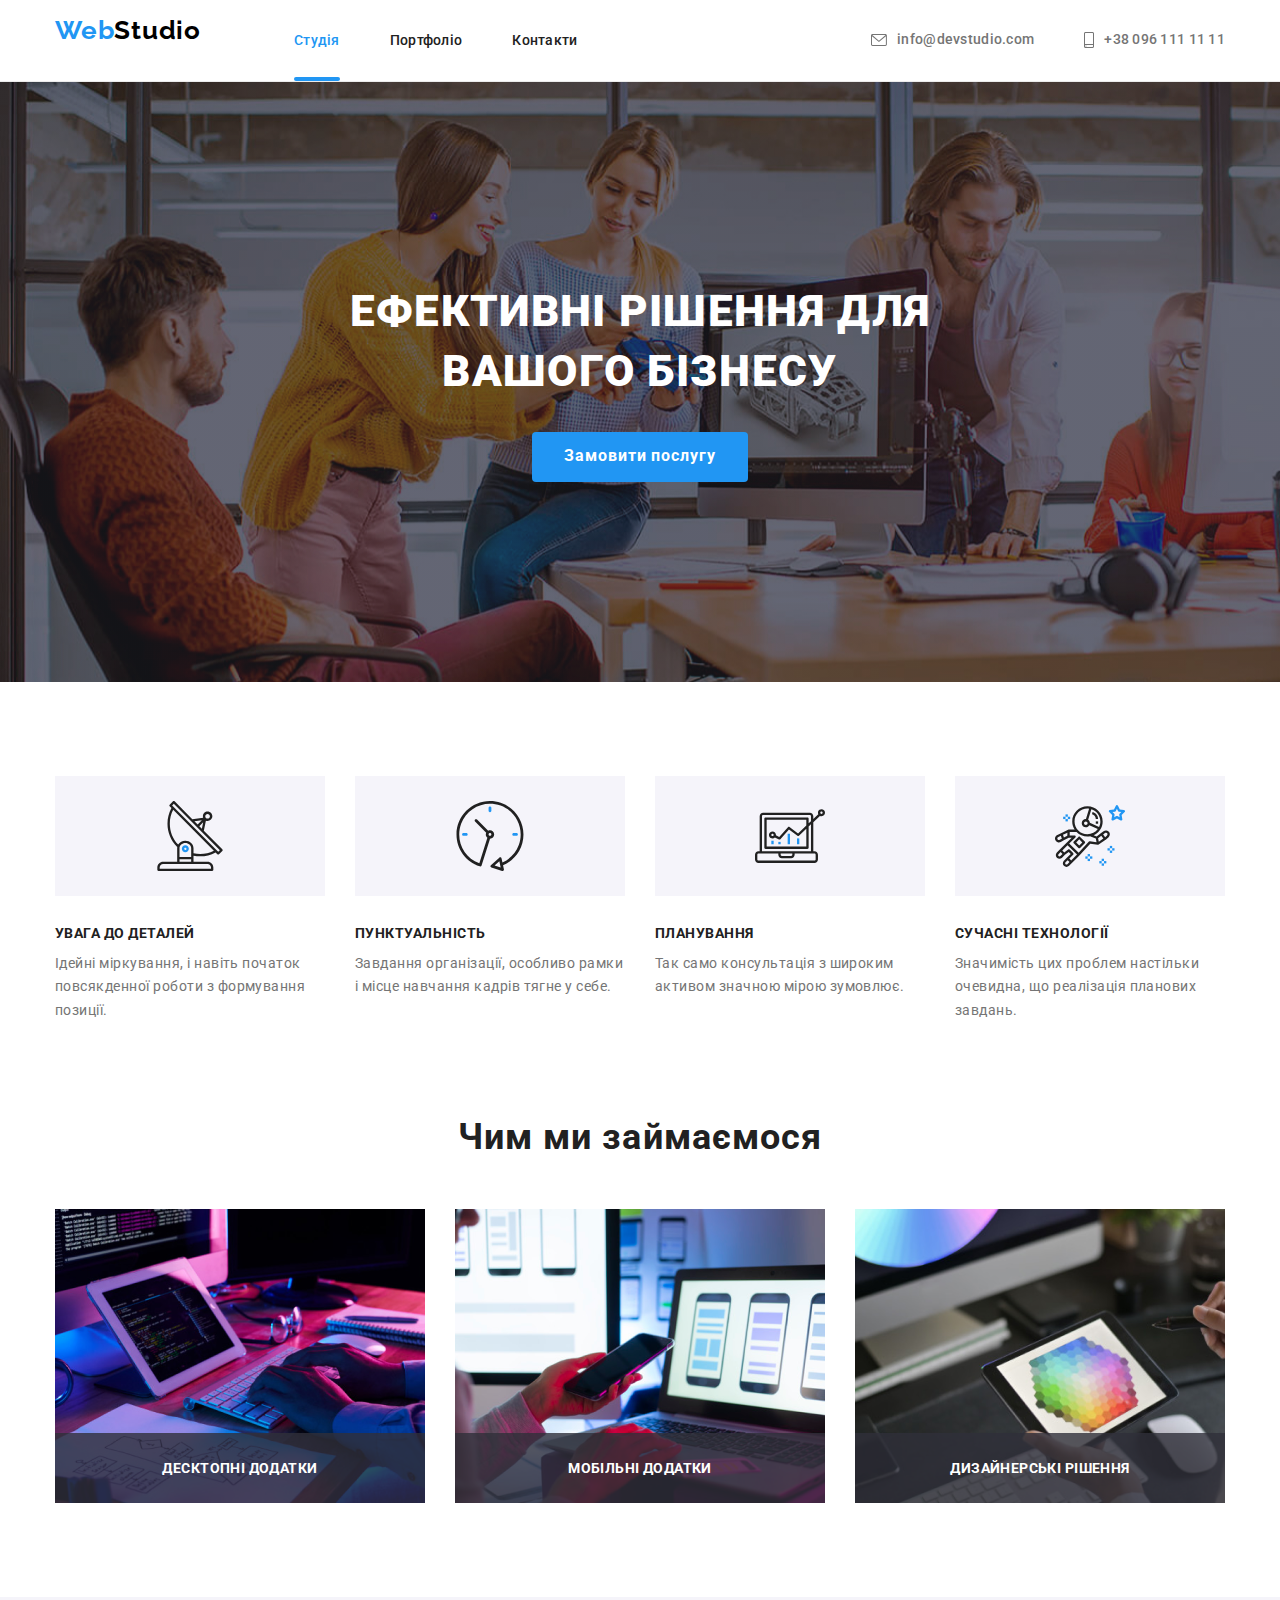
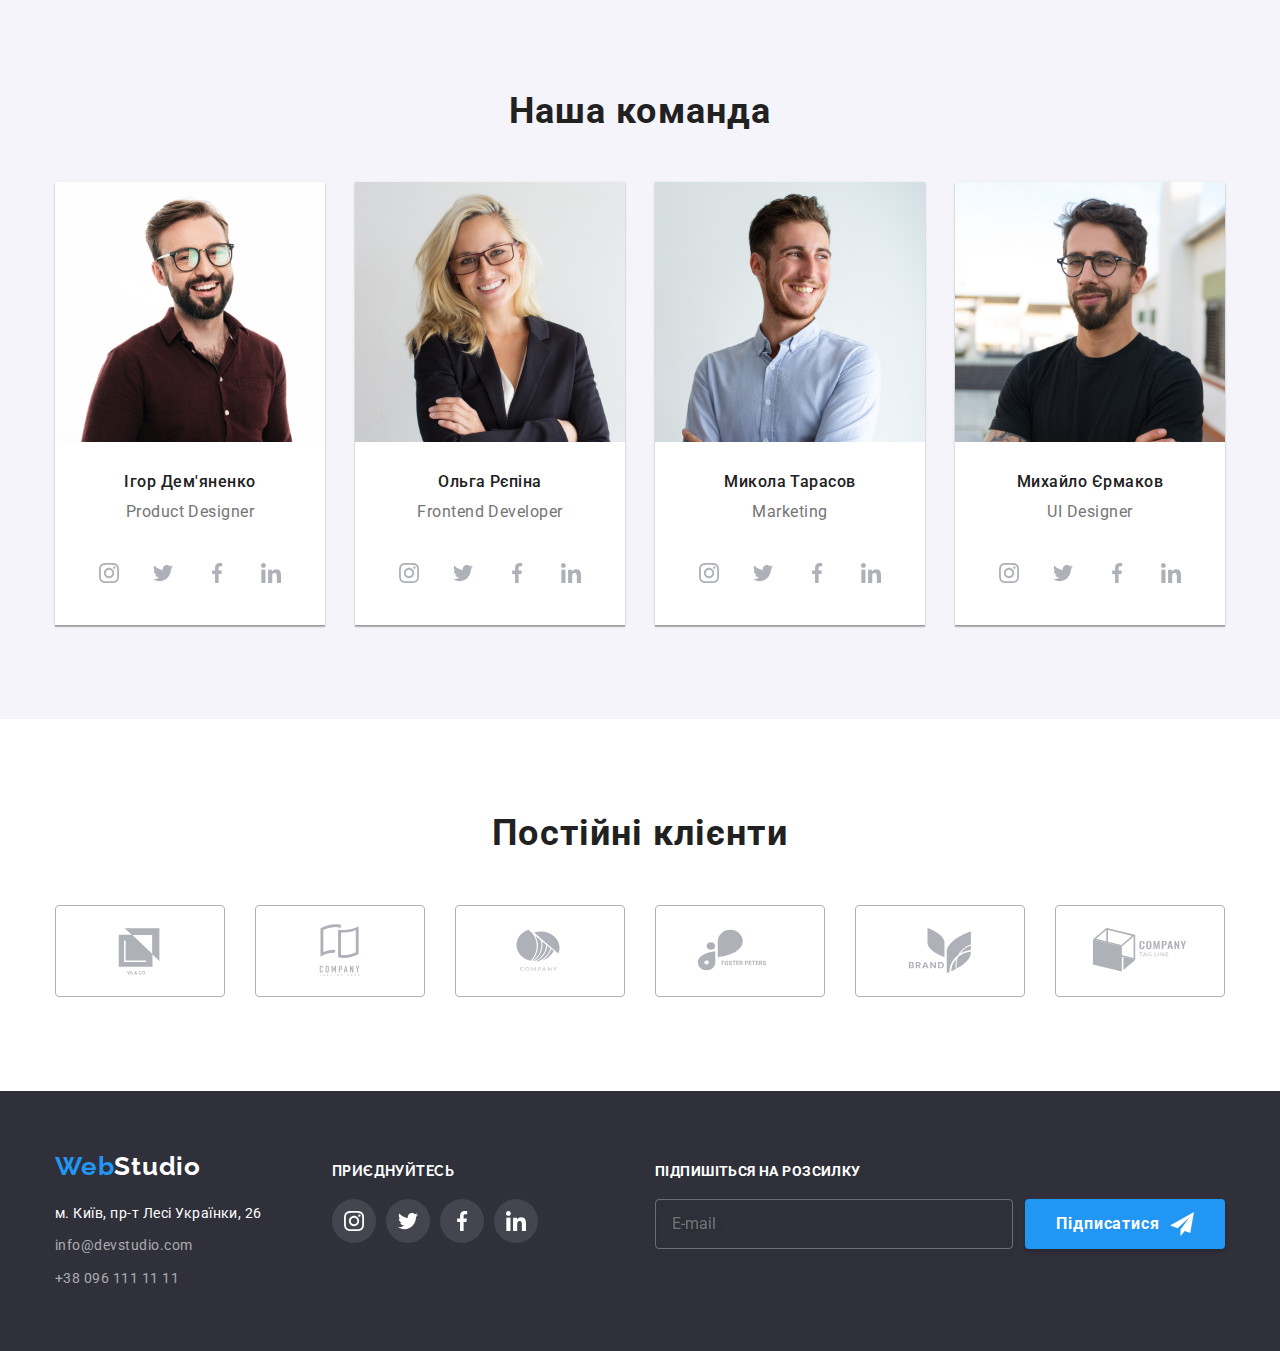
==== commit 5a959ddd: "777" ====
--- a/index.html
+++ b/index.html
@@ -146,7 +146,9 @@
 				<h2 class="section-title">Наша команда</h2>
 				<ul class="team-list list">
 					<li class="team-list__item">
-						<img src="./images/jpg3.jpg" alt="product_designer" width="270" />
+						<picture>
+							<img src="./images/jpg3.jpg" alt="product_designer" width="270" />
+						</picture>
 						<div class="team-list__team-section">
 							<h3 class="team-list__title">Ігор Дем'яненко</h3>
 							<p class="team-list__text">Product Designer</p>
@@ -180,7 +182,9 @@
 						</div>
 					</li>
 					<li class="team-list__item">
-						<img src="./images/jpg4.jpg" alt="frontend_developer" width="270" />
+						<picture>
+							<img src="./images/jpg4.jpg" alt="frontend_developer" width="270" />
+						</picture>
 						<div class="team-list__team-section">
 							<h3 class="team-list__title">Ольга Рєпіна</h3>
 							<p class="team-list__text">Frontend Developer</p>
@@ -214,7 +218,9 @@
 						</div>
 					</li>
 					<li class="team-list__item">
-						<img src="./images/jpg5.jpg" alt="marketing" width="270" />
+						<picture>
+							<img src="./images/jpg5.jpg" alt="marketing" width="270" />
+						</picture>
 						<div class="team-list__team-section">
 							<h3 class="team-list__title">Микола Тарасов</h3>
 							<p class="team-list__text">Marketing</p>
@@ -248,7 +254,9 @@
 						</div>
 					</li>
 					<li class="team-list__item">
-						<img src="./images/jpg6.jpg" alt="ui_designer" width="270" />
+						<picture>
+							<img src="./images/jpg6.jpg" alt="ui_designer" width="270" />
+						</picture>
 						<div class="team-list__team-section">
 							<h3 class="team-list__title">Михайло Єрмаков</h3>
 							<p class="team-list__text">UI Designer</p>
--- a/css/main.min.css
+++ b/css/main.min.css
@@ -1 +1 @@
-/*! modern-normalize v1.1.0 | MIT License | https://github.com/sindresorhus/modern-normalize */*{padding:0;margin:0}*,::before,::after{-webkit-box-sizing:border-box;box-sizing:border-box}html{-moz-tab-size:4;-o-tab-size:4;tab-size:4}html{line-height:1.15;-webkit-text-size-adjust:100%}body{margin:0}body{font-family:system-ui,-apple-system,"Segoe UI",Roboto,Helvetica,Arial,sans-serif,"Apple Color Emoji","Segoe UI Emoji"}hr{height:0;color:inherit}abbr[title]{-webkit-text-decoration:underline dotted;text-decoration:underline dotted}b,strong{font-weight:bolder}code,kbd,samp,pre{font-family:ui-monospace,SFMono-Regular,Consolas,"Liberation Mono",Menlo,monospace;font-size:1em}small{font-size:80%}sub,sup{font-size:75%;line-height:0;position:relative;vertical-align:baseline}sub{bottom:-0.25em}sup{top:-0.5em}table{text-indent:0;border-color:inherit}button,input,optgroup,select,textarea{font-family:inherit;font-size:100%;line-height:1.15;margin:0}button,select{text-transform:none}button,[type=button],[type=reset],[type=submit]{-webkit-appearance:button;-moz-appearance:button;appearance:button}::-moz-focus-inner{border-style:none;padding:0}:-moz-focusring{outline:1px dotted ButtonText}:-moz-ui-invalid{box-shadow:none}legend{padding:0}progress{vertical-align:baseline}::-webkit-inner-spin-button,::-webkit-outer-spin-button{height:auto}[type=search]{-webkit-appearance:textfield;-moz-appearance:button;appearance:button;outline-offset:-2px}::-webkit-search-decoration{-webkit-appearance:none;appearance:button}::-webkit-file-upload-button{-webkit-appearance:button;appearance:button;font:inherit}summary{display:list-item}:root{--col--black: #212121;--col--lgrey: #757575;--col--blue: #2196f3;--col--grey: #2f303a;--colf5--white: #f5f5f5;--colff--white: #ffffff}.section{padding:94px 0}.icon{fill:currentColor}body{background-color:var(--colff--white);color:var(--col--black);font-family:"Roboto",sans-serif;letter-spacing:.03em}*{padding:0;margin:0}img{display:block;max-width:100%;height:auto}.list{list-style:none}button{cursor:pointer}.container{margin-left:auto;margin-right:auto;width:1200px;padding-left:15px;padding-right:15px}.hidden{position:absolute;white-space:nowrap;overflow:hidden;width:1px;height:1px;margin:-1px;border:0;padding:0;-webkit-clip-path:inset(100%);clip-path:inset(100%);clip:rect(0 0 0 0)}.link{text-decoration:none;font-weight:500;font-size:14px;line-height:1.14;letter-spacing:.02em;color:var(--col--black)}.header-page{display:-webkit-box;display:-ms-flexbox;display:flex;-webkit-box-align:center;-ms-flex-align:center;align-items:center;-webkit-box-pack:center;-ms-flex-pack:center;justify-content:center;border-bottom:1px solid #ececec}.header-page .container{display:-webkit-box;display:-ms-flexbox;display:flex;-webkit-box-align:center;-ms-flex-align:center;align-items:center}.logo{text-decoration:none;display:-webkit-box;display:-ms-flexbox;display:flex;font-family:"Raleway",sans-serif;margin-bottom:20px;font-weight:700;font-size:26px;line-height:1.1923;letter-spacing:.03em;color:var(--col--blue)}.header__logo{text-decoration:none;margin-right:93px;color:#000}.footer__logo{text-decoration:none;color:var(--colff--white)}.main-nav{display:inline-block;-webkit-box-align:center;-ms-flex-align:center;align-items:center}.main-nav__link::after{content:"";position:absolute;display:block;border-radius:2px;width:0;left:0;height:4px;bottom:-1%;background-color:var(--col--blue)}.main-nav__list{display:-webkit-box;display:-ms-flexbox;display:flex;-webkit-box-align:center;-ms-flex-align:center;align-items:center;gap:50px}.main-nav__item{position:relative;padding-top:32px;padding-bottom:32px}.main-nav__link:focus::after,.main-nav__link:hover::after,.main-nav__link--current:after{width:100%}.main-nav__link:hover,.main-nav__link:focus{color:var(--col--blue)}.main-nav__link{-webkit-transition:color 250ms cubic-bezier(0.4, 0, 0.2, 1);transition:color 250ms cubic-bezier(0.4, 0, 0.2, 1)}.main-nav__link:after{-webkit-transition:700ms cubic-bezier(0.4, 0, 0.2, 1);transition:700ms cubic-bezier(0.4, 0, 0.2, 1)}.main-nav__link--current{color:var(--col--blue);text-decoration:none}.contact-list{display:-webkit-box;display:-ms-flexbox;display:flex;-webkit-box-pack:center;-ms-flex-pack:center;justify-content:center;-webkit-box-align:center;-ms-flex-align:center;align-items:center;margin-left:auto;margin-right:0;gap:50px}.contact-list__link{display:-webkit-box;display:-ms-flexbox;display:flex;-webkit-box-pack:center;-ms-flex-pack:center;justify-content:center;-webkit-box-align:center;-ms-flex-align:center;align-items:center;gap:10px;font-weight:500;font-size:14px;line-height:1.14;letter-spacing:.02em;color:var(--col--lgrey)}.contact-list__link:focus,.contact-list__link:hover{color:var(--col--blue)}.contact-list__link{-webkit-transition:color 250ms cubic-bezier(0.4, 0, 0.2, 1);transition:color 250ms cubic-bezier(0.4, 0, 0.2, 1)}.hero{max-width:1600px;padding:200px 0;margin-left:auto;margin-right:auto;background-image:-webkit-gradient(linear, left top, left bottom, from(rgba(47, 48, 58, 0.4)), to(rgba(47, 48, 58, 0.4))),url(../images/backround.jpg);background-image:linear-gradient(to bottom, rgba(47, 48, 58, 0.4), rgba(47, 48, 58, 0.4)),url(../images/backround.jpg);background-size:cover}.hero-title{margin-left:auto;margin-right:auto;text-transform:uppercase;text-align:center;max-width:670px;font-weight:900;font-size:44px;line-height:1.36;letter-spacing:.03em;margin-top:0;margin-bottom:30px;width:100%;color:var(--colff--white)}.hero-button{border-color:rgba(0,0,0,0);cursor:pointer;display:block;margin:0 auto;min-width:216px;min-height:50px;border-radius:4px;font-weight:700;font-size:16px;line-height:1.9;letter-spacing:.06em;color:var(--colff--white);background-color:var(--col--blue)}.footer-button__mail{display:-webkit-box;display:-ms-flexbox;display:flex;-webkit-box-pack:center;-ms-flex-pack:center;justify-content:center;-webkit-box-align:center;-ms-flex-align:center;align-items:center;gap:10px;font-family:"Roboto";width:200px;height:50px;font-weight:700;font-size:16px;line-height:1.875;letter-spacing:.06em;background-color:var(--col--blue);color:var(--colff--white);-webkit-box-shadow:0px 4px 4px rgba(0,0,0,.15);box-shadow:0px 4px 4px rgba(0,0,0,.15);border-radius:4px;border:0}.section-title{text-align:center;font-weight:700;font-size:36px;line-height:1.16;letter-spacing:.03em;margin-top:0;margin-bottom:50px}.features-section{padding-bottom:0;background-color:var(--colff--white)}.features-section__list{display:-webkit-box;display:-ms-flexbox;display:flex;gap:30px}.features-section__title{text-transform:uppercase;font-weight:700;font-size:14px;line-height:1.14;margin-bottom:10px}.features-section__text{color:var(--col--lgrey);font-size:14px;line-height:1.7}.features-section__container-icon{background-color:#f5f4fa;display:-webkit-box;display:-ms-flexbox;display:flex;-webkit-box-pack:center;-ms-flex-pack:center;justify-content:center;-webkit-box-align:center;-ms-flex-align:center;align-items:center;margin-bottom:30px;width:270px;height:120px}.work-list{display:-webkit-box;display:-ms-flexbox;display:flex;gap:30px}.work-list__item{position:relative}.work-list__title{position:absolute;text-transform:uppercase;text-align:center;left:0;bottom:0;width:100%;padding:27px 0px;z-index:2;font-weight:700;font-size:14px;line-height:1.1428;letter-spacing:.03em;color:var(--colff--white);background:rgba(47,48,58,.8)}.team{background-color:#f5f4fa}.team-list{display:-webkit-box;display:-ms-flexbox;display:flex;gap:30px}.team-list__team-section{padding-top:30px;padding-bottom:30px}.team-list__title{font-weight:500;font-size:16px;line-height:1.2;text-align:center}.team-list__text{text-align:center;font-size:16px;line-height:1.2;margin-top:10px;margin-bottom:30px;color:var(--col--lgrey)}.team-list__item{background-color:var(--colff--white);-webkit-box-shadow:0px 1px 3px rgba(0,0,0,.12),0px 1px 1px rgba(0,0,0,.14),0px 2px 1px rgba(0,0,0,.2);box-shadow:0px 1px 3px rgba(0,0,0,.12),0px 1px 1px rgba(0,0,0,.14),0px 2px 1px rgba(0,0,0,.2)}.team-list__social{display:-webkit-box;display:-ms-flexbox;display:flex;-webkit-box-pack:center;-ms-flex-pack:center;justify-content:center;gap:10px}.social-list__link{display:-webkit-box;display:-ms-flexbox;display:flex;-webkit-box-pack:center;-ms-flex-pack:center;justify-content:center;-webkit-box-align:center;-ms-flex-align:center;align-items:center;width:44px;height:44px;border-radius:50%;color:#afb1b8}.social-list__link:hover,.social-list__link:focus{color:var(--colff--white);background-color:var(--col--blue)}.social-list__link{-webkit-transition:color 250ms cubic-bezier(0.4, 0, 0.2, 1),background-color 250ms cubic-bezier(0.4, 0, 0.2, 1);transition:color 250ms cubic-bezier(0.4, 0, 0.2, 1),background-color 250ms cubic-bezier(0.4, 0, 0.2, 1)}.customers-list{display:-webkit-box;display:-ms-flexbox;display:flex;gap:30px}.customers-list__link:hover,.customers-list__link:focus{color:var(--col--blue);border-color:var(--col--blue)}.customers-list__link{display:-webkit-box;display:-ms-flexbox;display:flex;-webkit-box-pack:center;-ms-flex-pack:center;justify-content:center;-webkit-box-align:center;-ms-flex-align:center;align-items:center;width:170px;height:92px;border-radius:4px;background-color:var(--colff--white);border:1px solid;color:#afb1b8;-webkit-transition:color 250ms cubic-bezier(0.4, 0, 0.2, 1),border-color 250ms cubic-bezier(0.4, 0, 0.2, 1);transition:color 250ms cubic-bezier(0.4, 0, 0.2, 1),border-color 250ms cubic-bezier(0.4, 0, 0.2, 1)}.modal{position:fixed;z-index:777;left:0;top:0;width:100%;height:100%;background:rgba(0,0,0,.2);-webkit-transition:visibility 500ms cubic-bezier(0.4, 0, 0.2, 1),opacity 500ms cubic-bezier(0.4, 0, 0.2, 1);transition:visibility 500ms cubic-bezier(0.4, 0, 0.2, 1),opacity 500ms cubic-bezier(0.4, 0, 0.2, 1)}.modal-window{position:absolute;left:50%;top:50%;-webkit-transform:translate(-50%, -50%) scale(1);transform:translate(-50%, -50%) scale(1);width:528px;height:581px;border-radius:4px;padding:40px;background-color:var(--colff--white);-webkit-box-shadow:0px 1px 3px rgba(0,0,0,.12),0px 1px 1px rgba(0,0,0,.14),0px 2px 1px rgba(0,0,0,.2);box-shadow:0px 1px 3px rgba(0,0,0,.12),0px 1px 1px rgba(0,0,0,.14),0px 2px 1px rgba(0,0,0,.2);-webkit-transition:-webkit-transform 500ms cubic-bezier(0.4, 0, 0.2, 1);transition:-webkit-transform 500ms cubic-bezier(0.4, 0, 0.2, 1);transition:transform 500ms cubic-bezier(0.4, 0, 0.2, 1);transition:transform 500ms cubic-bezier(0.4, 0, 0.2, 1), -webkit-transform 500ms cubic-bezier(0.4, 0, 0.2, 1)}.is-hidden .modal-window{-webkit-transform:translate(-50%, -50%) scale(2);transform:translate(-50%, -50%) scale(2)}.is-hidden{visibility:hidden;opacity:0;pointer-events:none}.from-title{font-family:"Roboto",sans-serif;font-style:normal;font-weight:700;font-size:20px;line-height:1.15;text-align:center;letter-spacing:.03em;margin-bottom:12px;color:var(--col--black)}.form-input{width:100%;height:40px;padding:11px 12px;margin-bottom:10px;padding-left:42px;border:1px solid rgba(33,33,33,.2);border-radius:4px}.form-span__title{display:block;font-family:"Roboto",sans-serif;font-style:normal;font-weight:400;font-size:12px;line-height:1.1666;letter-spacing:.01em;margin-bottom:4px;color:var(--col--lgrey)}.modal-textarea{width:100%;height:120px;padding:12px 16px;margin-bottom:20px;font-family:"Roboto",sans-serif;font-style:normal;font-weight:400;font-size:12px;line-height:14px;letter-spacing:.01em;color:rgba(117,117,117,.5);resize:none;border:1px solid rgba(33,33,33,.2);border-radius:4px}.modal-send{margin-top:30px}.modal-send__button{font-family:"Roboto",sans-serif;font-style:normal;letter-spacing:.06em;font-weight:700;font-size:16px;line-height:1.875;display:block;margin:auto;padding:10px 52px;width:200px;height:50px;color:var(--colff--white);background:var(--col--blue);-webkit-box-shadow:0px 4px 4px rgba(0,0,0,.15);box-shadow:0px 4px 4px rgba(0,0,0,.15);border-radius:4px;border:0}.form-box__icon{position:relative}.form-icon{position:absolute;top:12px;left:12px}.form-input:focus+.form-icon,.form-input:hover+.form-icon{color:var(--col--blue);border-color:var(--col--blue);-webkit-transition-duration:250ms;transition-duration:250ms;-webkit-transition-timing-function:cubic-bezier(0.4, 0, 0.2, 1);transition-timing-function:cubic-bezier(0.4, 0, 0.2, 1)}.form-input:focus,.form-input:hover{border-color:var(--col--blue);-webkit-transition-duration:250ms;transition-duration:250ms;-webkit-transition-timing-function:cubic-bezier(0.4, 0, 0.2, 1);transition-timing-function:cubic-bezier(0.4, 0, 0.2, 1)}.modal-textarea:focus,.modal-textarea:hover{border-color:var(--col--blue);-webkit-transition-duration:250ms;transition-duration:250ms;-webkit-transition-timing-function:cubic-bezier(0.4, 0, 0.2, 1);transition-timing-function:cubic-bezier(0.4, 0, 0.2, 1)}.modal-button__close{position:absolute;right:8px;top:8px;width:30px;height:30px;border-radius:50%;background-color:var(--colff--white);border:1px solid rgba(0,0,0,.1)}.modal-button__close:hover::before,.modal-button__close:hover::after{background-color:var(--col--blue);-webkit-transition-duration:250ms;transition-duration:250ms;-webkit-transition-timing-function:cubic-bezier(0.4, 0, 0.2, 1);transition-timing-function:cubic-bezier(0.4, 0, 0.2, 1)}.modal-button__close:focus::before,.modal-button__close:focus::after{background-color:var(--col--blue);-webkit-transition-duration:250ms;transition-duration:250ms;-webkit-transition-timing-function:cubic-bezier(0.4, 0, 0.2, 1);transition-timing-function:cubic-bezier(0.4, 0, 0.2, 1)}.modal-button__close::before,.modal-button__close::after{position:absolute;content:"";width:15px;height:2px;left:50%;top:50%;-webkit-transition:-webkit-transform .4s ease-in-out;transition:-webkit-transform .4s ease-in-out;transition:transform .4s ease-in-out;transition:transform .4s ease-in-out, -webkit-transform .4s ease-in-out;background-color:#000}.modal-button__close::before{-webkit-transform:translate(-50%, -50%) rotate(-45deg);transform:translate(-50%, -50%) rotate(-45deg)}.modal-button__close::after{-webkit-transform:translate(-50%, -50%) rotate(45deg);transform:translate(-50%, -50%) rotate(45deg)}.modal-button__close:hover::after,.modal-button__close:hover::before,.modal-button__close:focus::after,.modal-button__close:focus::before{-webkit-transform:translate(-50%, -50%) rotate(0deg);transform:translate(-50%, -50%) rotate(0deg)}.modal-checkbox__title{font-family:"Roboto",sans-serif;font-style:normal;font-weight:400;font-size:14px;line-height:24px;letter-spacing:.03em;margin-bottom:30px;color:var(--col--lgrey)}.modal-checkbox__linc{font-family:"Roboto",sans-serif;font-style:normal;font-weight:400;font-size:14px;line-height:24px;letter-spacing:.03em;-webkit-text-decoration-line:underline;text-decoration-line:underline;color:var(--col--blue)}.modal-checkbox__label{position:relative;display:-webkit-box;display:-ms-flexbox;display:flex;-webkit-box-pack:center;-ms-flex-pack:center;justify-content:center;gap:8px;margin-left:15px;font-size:14px;line-height:24px;letter-spacing:.03em;color:var(--col--lgrey)}.modal-checkbox__title{position:absolute;top:3px;left:0px;width:16px;height:15px;background-image:url(../images/check_off.svg)}.modal-checkbox:checked+.modal-checkbox__title{background-image:url(../images/check_on.svg)}.footer{background-color:var(--col--grey)}.footer-title{font-style:normal;text-transform:uppercase;font-family:"Raleway";font-weight:700;font-size:14px;line-height:1.1428;letter-spacing:.03em;padding-top:12px;margin-bottom:20px;color:var(--colff--white)}.footer-container{display:-webkit-box;display:-ms-flexbox;display:flex;gap:70px;padding-top:60px;padding-bottom:60px}.footer-address__link{display:block;font-style:normal;text-decoration:none;font-size:14px;line-height:1.7;margin-bottom:9px;color:var(--colff--white);-webkit-transition:color 250ms cubic-bezier(0.4, 0, 0.2, 1);transition:color 250ms cubic-bezier(0.4, 0, 0.2, 1)}.footer-address__link:hover,.footer-address__link:focus{color:var(--col--blue)}.footer-contact__link{display:block;text-decoration:none;font-style:normal;font-size:14px;line-height:1.7;font-weight:400;color:rgba(255,255,255,.6);-webkit-transition:color 250ms cubic-bezier(0.4, 0, 0.2, 1);transition:color 250ms cubic-bezier(0.4, 0, 0.2, 1)}.footer-contact__link.post{margin-bottom:9px}.footer-contact__link:hover,.footer-contact__link:focus{color:var(--col--blue)}.footer-social__link{display:-webkit-box;display:-ms-flexbox;display:flex;-webkit-box-pack:center;-ms-flex-pack:center;justify-content:center;-webkit-box-align:center;-ms-flex-align:center;align-items:center;width:44px;height:44px;border-radius:50%;color:var(--colff--white);background-color:rgba(255,255,255,.1);-webkit-transition:background-color 250ms cubic-bezier(0.4, 0, 0.2, 1);transition:background-color 250ms cubic-bezier(0.4, 0, 0.2, 1)}.footer-social__link:focus,.footer-social__link:hover{background-color:var(--col--blue)}.footer-list{display:-webkit-box;display:-ms-flexbox;display:flex;gap:10px}.footer-form{margin-left:auto;padding-top:12px}.footer-form__join{display:-webkit-box;display:-ms-flexbox;display:flex;gap:12px;-ms-flex-wrap:wrap;flex-wrap:wrap}.footer-form__text{font-family:"Roboto",sans-serif;font-style:normal;font-weight:700;font-size:14px;line-height:1.1428;letter-spacing:.03em;text-transform:uppercase;margin-bottom:20px;color:var(--colff--white)}.footer-form__mail{max-width:358px;width:358px;height:50px;padding:15px 16px;outline:rgba(0,0,0,0);background-color:rgba(0,0,0,0);color:var(--colff--white);border:1px solid rgba(255,255,255,.3);-webkit-filter:drop-shadow(0px 4px 4px rgba(0, 0, 0, 0.15));filter:drop-shadow(0px 4px 4px rgba(0, 0, 0, 0.15));border-radius:4px}.filter-button{border-radius:4px;padding:6px 22px;margin-bottom:50px;border:0;cursor:pointer;font-weight:500;font-size:16px;line-height:1.6;letter-spacing:.03em;color:var(--col--black);-webkit-transition:color 250ms cubic-bezier(0.4, 0, 0.2, 1),background-color 250ms cubic-bezier(0.4, 0, 0.2, 1),-webkit-box-shadow 250ms cubic-bezier(0.4, 0, 0.2, 1);transition:color 250ms cubic-bezier(0.4, 0, 0.2, 1),background-color 250ms cubic-bezier(0.4, 0, 0.2, 1),-webkit-box-shadow 250ms cubic-bezier(0.4, 0, 0.2, 1);transition:color 250ms cubic-bezier(0.4, 0, 0.2, 1),background-color 250ms cubic-bezier(0.4, 0, 0.2, 1),box-shadow 250ms cubic-bezier(0.4, 0, 0.2, 1);transition:color 250ms cubic-bezier(0.4, 0, 0.2, 1),background-color 250ms cubic-bezier(0.4, 0, 0.2, 1),box-shadow 250ms cubic-bezier(0.4, 0, 0.2, 1),-webkit-box-shadow 250ms cubic-bezier(0.4, 0, 0.2, 1)}.filter-button:hover,.filter-button:focus{background-color:var(--col--blue);color:#f5f4fa;-webkit-box-shadow:0px 3px 1px rgba(0,0,0,.1),0px 1px 2px rgba(0,0,0,.08),0px 2px 2px rgba(0,0,0,.12);box-shadow:0px 3px 1px rgba(0,0,0,.1),0px 1px 2px rgba(0,0,0,.08),0px 2px 2px rgba(0,0,0,.12)}.filter-list__list{display:-webkit-box;display:-ms-flexbox;display:flex;-webkit-box-align:center;-ms-flex-align:center;align-items:center;-webkit-box-pack:center;-ms-flex-pack:center;justify-content:center;-ms-flex-wrap:nowrap;flex-wrap:nowrap;gap:8px}.portfolio{display:-webkit-box;display:-ms-flexbox;display:flex;-ms-flex-wrap:wrap;flex-wrap:wrap;-webkit-box-sizing:border-box;box-sizing:border-box;gap:30px;-webkit-transition:-webkit-box-shadow 250ms cubic-bezier(0.4, 0, 0.2, 1);transition:-webkit-box-shadow 250ms cubic-bezier(0.4, 0, 0.2, 1);transition:box-shadow 250ms cubic-bezier(0.4, 0, 0.2, 1);transition:box-shadow 250ms cubic-bezier(0.4, 0, 0.2, 1), -webkit-box-shadow 250ms cubic-bezier(0.4, 0, 0.2, 1)}.portfolio-images{position:relative;overflow:hidden}.portfolio-row__text{padding:20px 24px;list-style:none;display:block;border-left:1px solid #eee;border-right:1px solid #eee;border-bottom:1px solid #eee;color:var(--colff--white)}.portfolio-section{font-family:"Roboto",sans-serif;font-style:normal;font-size:16px;line-height:1.875;letter-spacing:.03em;color:var(--col--lgrey)}.portfolio-title{font-family:"Roboto",sans-serif;font-style:normal;font-weight:700;font-size:18px;line-height:2;letter-spacing:.06em;margin-bottom:4px;color:var(--col--black)}.portfolio-list__title{-webkit-transition:-webkit-box-shadow 250ms cubic-bezier(0.4, 0, 0.2, 1);transition:-webkit-box-shadow 250ms cubic-bezier(0.4, 0, 0.2, 1);transition:box-shadow 250ms cubic-bezier(0.4, 0, 0.2, 1);transition:box-shadow 250ms cubic-bezier(0.4, 0, 0.2, 1), -webkit-box-shadow 250ms cubic-bezier(0.4, 0, 0.2, 1)}.portfolio-list__text{font-family:"Roboto",sans-serif;font-style:normal;position:absolute;width:100%;height:100%;left:0;top:0;padding:63px 24px;font-size:18px;line-height:1.5555;letter-spacing:.03em;-webkit-transform:translateY(101%);transform:translateY(101%);-webkit-transition:-webkit-transform 250ms cubic-bezier(0.4, 0, 0.2, 1);transition:-webkit-transform 250ms cubic-bezier(0.4, 0, 0.2, 1);transition:transform 250ms cubic-bezier(0.4, 0, 0.2, 1);transition:transform 250ms cubic-bezier(0.4, 0, 0.2, 1), -webkit-transform 250ms cubic-bezier(0.4, 0, 0.2, 1);background:rgba(33,150,243,.9);color:var(--colff--white)}.portfolio-link:hover .portfolio-list__text,.portfolio-link:focus .portfolio-list__text{-webkit-transform:translateY(0);transform:translateY(0)}.portfolio-list__title:hover,.portfolio-list__title:focus{-webkit-box-shadow:0px 1px 1px rgba(0,0,0,.12),0px 4px 4px rgba(0,0,0,.06),1px 4px 6px rgba(0,0,0,.16);box-shadow:0px 1px 1px rgba(0,0,0,.12),0px 4px 4px rgba(0,0,0,.06),1px 4px 6px rgba(0,0,0,.16)}/*# sourceMappingURL=main.min.css.map */+/*! modern-normalize v1.1.0 | MIT License | https://github.com/sindresorhus/modern-normalize */*{padding:0;margin:0}*,::before,::after{-webkit-box-sizing:border-box;box-sizing:border-box}html{-moz-tab-size:4;-o-tab-size:4;tab-size:4}html{line-height:1.15;-webkit-text-size-adjust:100%}body{margin:0}body{font-family:system-ui,-apple-system,"Segoe UI",Roboto,Helvetica,Arial,sans-serif,"Apple Color Emoji","Segoe UI Emoji"}hr{height:0;color:inherit}abbr[title]{-webkit-text-decoration:underline dotted;text-decoration:underline dotted}b,strong{font-weight:bolder}code,kbd,samp,pre{font-family:ui-monospace,SFMono-Regular,Consolas,"Liberation Mono",Menlo,monospace;font-size:1em}small{font-size:80%}sub,sup{font-size:75%;line-height:0;position:relative;vertical-align:baseline}sub{bottom:-0.25em}sup{top:-0.5em}table{text-indent:0;border-color:inherit}button,input,optgroup,select,textarea{font-family:inherit;font-size:100%;line-height:1.15;margin:0}button,select{text-transform:none}button,[type=button],[type=reset],[type=submit]{-webkit-appearance:button;-moz-appearance:button;appearance:button}::-moz-focus-inner{border-style:none;padding:0}:-moz-focusring{outline:1px dotted ButtonText}:-moz-ui-invalid{box-shadow:none}legend{padding:0}progress{vertical-align:baseline}::-webkit-inner-spin-button,::-webkit-outer-spin-button{height:auto}[type=search]{-webkit-appearance:textfield;-moz-appearance:button;appearance:button;outline-offset:-2px}::-webkit-search-decoration{-webkit-appearance:none;appearance:button}::-webkit-file-upload-button{-webkit-appearance:button;appearance:button;font:inherit}summary{display:list-item}:root{--col--black: #212121;--col--lgrey: #757575;--col--blue: #2196f3;--col--grey: #2f303a;--colf5--white: #f5f5f5;--colff--white: #ffffff}.section{padding:94px 0}.icon{fill:currentColor}body{background-color:var(--colff--white);color:var(--col--black);font-family:"Roboto",sans-serif;letter-spacing:.03em}*{padding:0;margin:0}img{display:block;max-width:100%;height:auto}.list{list-style:none}button{cursor:pointer}.container{margin-left:auto;margin-right:auto;width:1200px;padding-left:15px;padding-right:15px}.hidden{position:absolute;white-space:nowrap;overflow:hidden;width:1px;height:1px;margin:-1px;border:0;padding:0;-webkit-clip-path:inset(100%);clip-path:inset(100%);clip:rect(0 0 0 0)}.link{text-decoration:none;font-weight:500;font-size:14px;line-height:1.14;letter-spacing:.02em;color:var(--col--black)}.header-page{display:-webkit-box;display:-ms-flexbox;display:flex;-webkit-box-align:center;-ms-flex-align:center;align-items:center;-webkit-box-pack:center;-ms-flex-pack:center;justify-content:center;border-bottom:1px solid #ececec}.header-page .container{display:-webkit-box;display:-ms-flexbox;display:flex;-webkit-box-align:center;-ms-flex-align:center;align-items:center}.logo{text-decoration:none;display:-webkit-box;display:-ms-flexbox;display:flex;font-family:"Raleway",sans-serif;margin-bottom:20px;font-weight:700;font-size:26px;line-height:1.1923;letter-spacing:.03em;color:var(--col--blue)}.header__logo{text-decoration:none;margin-right:93px;color:#000}.footer__logo{text-decoration:none;color:var(--colff--white)}.main-nav{display:inline-block;-webkit-box-align:center;-ms-flex-align:center;align-items:center}.main-nav__list{display:-webkit-box;display:-ms-flexbox;display:flex;-webkit-box-align:center;-ms-flex-align:center;align-items:center;gap:50px}.main-nav__item{font-family:"Roboto";font-style:normal;font-weight:500;font-size:14px;line-height:16px;letter-spacing:.02em}.main-nav__item{position:relative;padding-top:32px;padding-bottom:32px}.main-nav__link::after{content:"";position:absolute;display:block;border-radius:2px;width:0;left:0;height:4px;bottom:-1%;background-color:var(--col--blue)}.main-nav__link:focus::after,.main-nav__link:hover::after,.main-nav__link--current:after{width:100%}.main-nav__link:hover,.main-nav__link:focus{color:var(--col--blue)}.main-nav__link{-webkit-transition:color 250ms cubic-bezier(0.4, 0, 0.2, 1);transition:color 250ms cubic-bezier(0.4, 0, 0.2, 1)}.main-nav__link:after{-webkit-transition:700ms cubic-bezier(0.4, 0, 0.2, 1);transition:700ms cubic-bezier(0.4, 0, 0.2, 1)}.main-nav__link--current{color:var(--col--blue);text-decoration:none}.contact-list{display:-webkit-box;display:-ms-flexbox;display:flex;-webkit-box-pack:center;-ms-flex-pack:center;justify-content:center;-webkit-box-align:center;-ms-flex-align:center;align-items:center;margin-left:auto;margin-right:0;gap:50px}.contact-list__link{display:-webkit-box;display:-ms-flexbox;display:flex;-webkit-box-pack:center;-ms-flex-pack:center;justify-content:center;-webkit-box-align:center;-ms-flex-align:center;align-items:center;gap:10px;font-weight:500;font-size:14px;line-height:1.14;letter-spacing:.02em;color:var(--col--lgrey)}.contact-list__link:focus,.contact-list__link:hover{color:var(--col--blue)}.contact-list__link{-webkit-transition:color 250ms cubic-bezier(0.4, 0, 0.2, 1);transition:color 250ms cubic-bezier(0.4, 0, 0.2, 1)}.hero{max-width:1600px;padding:200px 0;margin-left:auto;margin-right:auto;background-image:-webkit-gradient(linear, left top, left bottom, from(rgba(47, 48, 58, 0.4)), to(rgba(47, 48, 58, 0.4))),url(../images/backround.jpg);background-image:linear-gradient(to bottom, rgba(47, 48, 58, 0.4), rgba(47, 48, 58, 0.4)),url(../images/backround.jpg);background-size:cover}.hero-title{margin-left:auto;margin-right:auto;text-transform:uppercase;text-align:center;max-width:670px;font-weight:900;font-size:44px;line-height:1.36;letter-spacing:.03em;margin-top:0;margin-bottom:30px;width:100%;color:var(--colff--white)}.hero-button{border-color:rgba(0,0,0,0);cursor:pointer;display:block;margin:0 auto;min-width:216px;min-height:50px;border-radius:4px;font-weight:700;font-size:16px;line-height:1.9;letter-spacing:.06em;color:var(--colff--white);background-color:var(--col--blue)}.footer-button__mail{display:-webkit-box;display:-ms-flexbox;display:flex;-webkit-box-pack:center;-ms-flex-pack:center;justify-content:center;-webkit-box-align:center;-ms-flex-align:center;align-items:center;gap:10px;font-family:"Roboto";width:200px;height:50px;font-weight:700;font-size:16px;line-height:1.875;letter-spacing:.06em;background-color:var(--col--blue);color:var(--colff--white);-webkit-box-shadow:0px 4px 4px rgba(0,0,0,.15);box-shadow:0px 4px 4px rgba(0,0,0,.15);border-radius:4px;border:0}.section-title{text-align:center;font-weight:700;font-size:36px;line-height:1.16;letter-spacing:.03em;margin-top:0;margin-bottom:50px}.features-section{padding-bottom:0;background-color:var(--colff--white)}.features-section__list{display:-webkit-box;display:-ms-flexbox;display:flex;gap:30px}.features-section__title{text-transform:uppercase;font-weight:700;font-size:14px;line-height:1.14;margin-bottom:10px}.features-section__text{color:var(--col--lgrey);font-size:14px;line-height:1.7}.features-section__container-icon{background-color:#f5f4fa;display:-webkit-box;display:-ms-flexbox;display:flex;-webkit-box-pack:center;-ms-flex-pack:center;justify-content:center;-webkit-box-align:center;-ms-flex-align:center;align-items:center;margin-bottom:30px;width:270px;height:120px}.work-list{display:-webkit-box;display:-ms-flexbox;display:flex;gap:30px}.work-list__item{position:relative}.work-list__title{position:absolute;text-transform:uppercase;text-align:center;left:0;bottom:0;width:100%;padding:27px 0px;z-index:2;font-weight:700;font-size:14px;line-height:1.1428;letter-spacing:.03em;color:var(--colff--white);background:rgba(47,48,58,.8)}.team{background-color:#f5f4fa}.team-list{display:-webkit-box;display:-ms-flexbox;display:flex;gap:30px}.team-list__team-section{padding-top:30px;padding-bottom:30px}.team-list__title{font-weight:500;font-size:16px;line-height:1.2;text-align:center}.team-list__text{text-align:center;font-size:16px;line-height:1.2;margin-top:10px;margin-bottom:30px;color:var(--col--lgrey)}.team-list__item{background-color:var(--colff--white);-webkit-box-shadow:0px 1px 3px rgba(0,0,0,.12),0px 1px 1px rgba(0,0,0,.14),0px 2px 1px rgba(0,0,0,.2);box-shadow:0px 1px 3px rgba(0,0,0,.12),0px 1px 1px rgba(0,0,0,.14),0px 2px 1px rgba(0,0,0,.2)}.team-list__social{display:-webkit-box;display:-ms-flexbox;display:flex;-webkit-box-pack:center;-ms-flex-pack:center;justify-content:center;gap:10px}.social-list__link{display:-webkit-box;display:-ms-flexbox;display:flex;-webkit-box-pack:center;-ms-flex-pack:center;justify-content:center;-webkit-box-align:center;-ms-flex-align:center;align-items:center;width:44px;height:44px;border-radius:50%;color:#afb1b8}.social-list__link:hover,.social-list__link:focus{color:var(--colff--white);background-color:var(--col--blue)}.social-list__link{-webkit-transition:color 250ms cubic-bezier(0.4, 0, 0.2, 1),background-color 250ms cubic-bezier(0.4, 0, 0.2, 1);transition:color 250ms cubic-bezier(0.4, 0, 0.2, 1),background-color 250ms cubic-bezier(0.4, 0, 0.2, 1)}.customers-list{display:-webkit-box;display:-ms-flexbox;display:flex;gap:30px}.customers-list__link:hover,.customers-list__link:focus{color:var(--col--blue);border-color:var(--col--blue)}.customers-list__link{display:-webkit-box;display:-ms-flexbox;display:flex;-webkit-box-pack:center;-ms-flex-pack:center;justify-content:center;-webkit-box-align:center;-ms-flex-align:center;align-items:center;width:170px;height:92px;border-radius:4px;background-color:var(--colff--white);border:1px solid;color:#afb1b8;-webkit-transition:color 250ms cubic-bezier(0.4, 0, 0.2, 1),border-color 250ms cubic-bezier(0.4, 0, 0.2, 1);transition:color 250ms cubic-bezier(0.4, 0, 0.2, 1),border-color 250ms cubic-bezier(0.4, 0, 0.2, 1)}.modal{position:fixed;z-index:777;left:0;top:0;width:100%;height:100%;background:rgba(0,0,0,.2);-webkit-transition:visibility 500ms cubic-bezier(0.4, 0, 0.2, 1),opacity 500ms cubic-bezier(0.4, 0, 0.2, 1);transition:visibility 500ms cubic-bezier(0.4, 0, 0.2, 1),opacity 500ms cubic-bezier(0.4, 0, 0.2, 1)}.modal-window{position:absolute;left:50%;top:50%;-webkit-transform:translate(-50%, -50%) scale(1);transform:translate(-50%, -50%) scale(1);width:528px;height:581px;border-radius:4px;padding:40px;background-color:var(--colff--white);-webkit-box-shadow:0px 1px 3px rgba(0,0,0,.12),0px 1px 1px rgba(0,0,0,.14),0px 2px 1px rgba(0,0,0,.2);box-shadow:0px 1px 3px rgba(0,0,0,.12),0px 1px 1px rgba(0,0,0,.14),0px 2px 1px rgba(0,0,0,.2);-webkit-transition:-webkit-transform 500ms cubic-bezier(0.4, 0, 0.2, 1);transition:-webkit-transform 500ms cubic-bezier(0.4, 0, 0.2, 1);transition:transform 500ms cubic-bezier(0.4, 0, 0.2, 1);transition:transform 500ms cubic-bezier(0.4, 0, 0.2, 1), -webkit-transform 500ms cubic-bezier(0.4, 0, 0.2, 1)}.is-hidden .modal-window{-webkit-transform:translate(-50%, -50%) scale(2);transform:translate(-50%, -50%) scale(2)}.is-hidden{visibility:hidden;opacity:0;pointer-events:none}.from-title{font-family:"Roboto",sans-serif;font-style:normal;font-weight:700;font-size:20px;line-height:1.15;text-align:center;letter-spacing:.03em;margin-bottom:12px;color:var(--col--black)}.form-input{width:100%;height:40px;padding:11px 12px;margin-bottom:10px;padding-left:42px;border:1px solid rgba(33,33,33,.2);border-radius:4px}.form-span__title{display:block;font-family:"Roboto",sans-serif;font-style:normal;font-weight:400;font-size:12px;line-height:1.1666;letter-spacing:.01em;margin-bottom:4px;color:var(--col--lgrey)}.modal-textarea{width:100%;height:120px;padding:12px 16px;margin-bottom:20px;font-family:"Roboto",sans-serif;font-style:normal;font-weight:400;font-size:12px;line-height:14px;letter-spacing:.01em;color:rgba(117,117,117,.5);resize:none;border:1px solid rgba(33,33,33,.2);border-radius:4px}.modal-send{margin-top:30px}.modal-send__button{font-family:"Roboto",sans-serif;font-style:normal;letter-spacing:.06em;font-weight:700;font-size:16px;line-height:1.875;display:block;margin:auto;padding:10px 52px;width:200px;height:50px;color:var(--colff--white);background:var(--col--blue);-webkit-box-shadow:0px 4px 4px rgba(0,0,0,.15);box-shadow:0px 4px 4px rgba(0,0,0,.15);border-radius:4px;border:0}.form-box__icon{position:relative}.form-icon{position:absolute;top:12px;left:12px}.form-input:focus+.form-icon,.form-input:hover+.form-icon{color:var(--col--blue);border-color:var(--col--blue);-webkit-transition-duration:250ms;transition-duration:250ms;-webkit-transition-timing-function:cubic-bezier(0.4, 0, 0.2, 1);transition-timing-function:cubic-bezier(0.4, 0, 0.2, 1)}.form-input:focus,.form-input:hover{border-color:var(--col--blue);-webkit-transition-duration:250ms;transition-duration:250ms;-webkit-transition-timing-function:cubic-bezier(0.4, 0, 0.2, 1);transition-timing-function:cubic-bezier(0.4, 0, 0.2, 1)}.modal-textarea:focus,.modal-textarea:hover{border-color:var(--col--blue);-webkit-transition-duration:250ms;transition-duration:250ms;-webkit-transition-timing-function:cubic-bezier(0.4, 0, 0.2, 1);transition-timing-function:cubic-bezier(0.4, 0, 0.2, 1)}.modal-button__close{position:absolute;right:8px;top:8px;width:30px;height:30px;border-radius:50%;background-color:var(--colff--white);border:1px solid rgba(0,0,0,.1)}.modal-button__close:hover::before,.modal-button__close:hover::after{background-color:var(--col--blue);-webkit-transition-duration:250ms;transition-duration:250ms;-webkit-transition-timing-function:cubic-bezier(0.4, 0, 0.2, 1);transition-timing-function:cubic-bezier(0.4, 0, 0.2, 1)}.modal-button__close:focus::before,.modal-button__close:focus::after{background-color:var(--col--blue);-webkit-transition-duration:250ms;transition-duration:250ms;-webkit-transition-timing-function:cubic-bezier(0.4, 0, 0.2, 1);transition-timing-function:cubic-bezier(0.4, 0, 0.2, 1)}.modal-button__close::before,.modal-button__close::after{position:absolute;content:"";width:15px;height:2px;left:50%;top:50%;-webkit-transition:-webkit-transform .4s ease-in-out;transition:-webkit-transform .4s ease-in-out;transition:transform .4s ease-in-out;transition:transform .4s ease-in-out, -webkit-transform .4s ease-in-out;background-color:#000}.modal-button__close::before{-webkit-transform:translate(-50%, -50%) rotate(-45deg);transform:translate(-50%, -50%) rotate(-45deg)}.modal-button__close::after{-webkit-transform:translate(-50%, -50%) rotate(45deg);transform:translate(-50%, -50%) rotate(45deg)}.modal-button__close:hover::after,.modal-button__close:hover::before,.modal-button__close:focus::after,.modal-button__close:focus::before{-webkit-transform:translate(-50%, -50%) rotate(0deg);transform:translate(-50%, -50%) rotate(0deg)}.modal-checkbox__title{font-family:"Roboto",sans-serif;font-style:normal;font-weight:400;font-size:14px;line-height:24px;letter-spacing:.03em;margin-bottom:30px;color:var(--col--lgrey)}.modal-checkbox__linc{font-family:"Roboto",sans-serif;font-style:normal;font-weight:400;font-size:14px;line-height:24px;letter-spacing:.03em;-webkit-text-decoration-line:underline;text-decoration-line:underline;color:var(--col--blue)}.modal-checkbox__label{position:relative;display:-webkit-box;display:-ms-flexbox;display:flex;-webkit-box-pack:center;-ms-flex-pack:center;justify-content:center;gap:8px;margin-left:15px;font-size:14px;line-height:24px;letter-spacing:.03em;color:var(--col--lgrey)}.modal-checkbox__title{position:absolute;top:3px;left:0px;width:16px;height:15px;background-image:url(../images/check_off.svg)}.modal-checkbox:checked+.modal-checkbox__title{background-image:url(../images/check_on.svg)}.footer{background-color:var(--col--grey)}.footer-title{font-style:normal;text-transform:uppercase;font-family:"Raleway";font-weight:700;font-size:14px;line-height:1.1428;letter-spacing:.03em;padding-top:12px;margin-bottom:20px;color:var(--colff--white)}.footer-container{display:-webkit-box;display:-ms-flexbox;display:flex;gap:70px;padding-top:60px;padding-bottom:60px}.footer-address__link{display:block;font-style:normal;text-decoration:none;font-size:14px;line-height:1.7;margin-bottom:9px;color:var(--colff--white);-webkit-transition:color 250ms cubic-bezier(0.4, 0, 0.2, 1);transition:color 250ms cubic-bezier(0.4, 0, 0.2, 1)}.footer-address__link:hover,.footer-address__link:focus{color:var(--col--blue)}.footer-contact__link{display:block;text-decoration:none;font-style:normal;font-size:14px;line-height:1.7;font-weight:400;color:rgba(255,255,255,.6);-webkit-transition:color 250ms cubic-bezier(0.4, 0, 0.2, 1);transition:color 250ms cubic-bezier(0.4, 0, 0.2, 1)}.footer-contact__link.post{margin-bottom:9px}.footer-contact__link:hover,.footer-contact__link:focus{color:var(--col--blue)}.footer-social__link{display:-webkit-box;display:-ms-flexbox;display:flex;-webkit-box-pack:center;-ms-flex-pack:center;justify-content:center;-webkit-box-align:center;-ms-flex-align:center;align-items:center;width:44px;height:44px;border-radius:50%;color:var(--colff--white);background-color:rgba(255,255,255,.1);-webkit-transition:background-color 250ms cubic-bezier(0.4, 0, 0.2, 1);transition:background-color 250ms cubic-bezier(0.4, 0, 0.2, 1)}.footer-social__link:focus,.footer-social__link:hover{background-color:var(--col--blue)}.footer-list{display:-webkit-box;display:-ms-flexbox;display:flex;gap:10px}.footer-form{margin-left:auto;padding-top:12px}.footer-form__join{display:-webkit-box;display:-ms-flexbox;display:flex;gap:12px;-ms-flex-wrap:wrap;flex-wrap:wrap}.footer-form__text{font-family:"Roboto",sans-serif;font-style:normal;font-weight:700;font-size:14px;line-height:1.1428;letter-spacing:.03em;text-transform:uppercase;margin-bottom:20px;color:var(--colff--white)}.footer-form__mail{max-width:358px;width:358px;height:50px;padding:15px 16px;outline:rgba(0,0,0,0);background-color:rgba(0,0,0,0);color:var(--colff--white);border:1px solid rgba(255,255,255,.3);-webkit-filter:drop-shadow(0px 4px 4px rgba(0, 0, 0, 0.15));filter:drop-shadow(0px 4px 4px rgba(0, 0, 0, 0.15));border-radius:4px}.filter-button{border-radius:4px;padding:6px 22px;margin-bottom:50px;border:0;cursor:pointer;font-weight:500;font-size:16px;line-height:1.6;letter-spacing:.03em;color:var(--col--black);-webkit-transition:color 250ms cubic-bezier(0.4, 0, 0.2, 1),background-color 250ms cubic-bezier(0.4, 0, 0.2, 1),-webkit-box-shadow 250ms cubic-bezier(0.4, 0, 0.2, 1);transition:color 250ms cubic-bezier(0.4, 0, 0.2, 1),background-color 250ms cubic-bezier(0.4, 0, 0.2, 1),-webkit-box-shadow 250ms cubic-bezier(0.4, 0, 0.2, 1);transition:color 250ms cubic-bezier(0.4, 0, 0.2, 1),background-color 250ms cubic-bezier(0.4, 0, 0.2, 1),box-shadow 250ms cubic-bezier(0.4, 0, 0.2, 1);transition:color 250ms cubic-bezier(0.4, 0, 0.2, 1),background-color 250ms cubic-bezier(0.4, 0, 0.2, 1),box-shadow 250ms cubic-bezier(0.4, 0, 0.2, 1),-webkit-box-shadow 250ms cubic-bezier(0.4, 0, 0.2, 1)}.filter-button:hover,.filter-button:focus{background-color:var(--col--blue);color:#f5f4fa;-webkit-box-shadow:0px 3px 1px rgba(0,0,0,.1),0px 1px 2px rgba(0,0,0,.08),0px 2px 2px rgba(0,0,0,.12);box-shadow:0px 3px 1px rgba(0,0,0,.1),0px 1px 2px rgba(0,0,0,.08),0px 2px 2px rgba(0,0,0,.12)}.filter-list__list{display:-webkit-box;display:-ms-flexbox;display:flex;-webkit-box-align:center;-ms-flex-align:center;align-items:center;-webkit-box-pack:center;-ms-flex-pack:center;justify-content:center;-ms-flex-wrap:nowrap;flex-wrap:nowrap;gap:8px}.portfolio{display:-webkit-box;display:-ms-flexbox;display:flex;-ms-flex-wrap:wrap;flex-wrap:wrap;-webkit-box-sizing:border-box;box-sizing:border-box;gap:30px;-webkit-transition:-webkit-box-shadow 250ms cubic-bezier(0.4, 0, 0.2, 1);transition:-webkit-box-shadow 250ms cubic-bezier(0.4, 0, 0.2, 1);transition:box-shadow 250ms cubic-bezier(0.4, 0, 0.2, 1);transition:box-shadow 250ms cubic-bezier(0.4, 0, 0.2, 1), -webkit-box-shadow 250ms cubic-bezier(0.4, 0, 0.2, 1)}.portfolio-images{position:relative;overflow:hidden}.portfolio-row__text{padding:20px 24px;list-style:none;display:block;border-left:1px solid #eee;border-right:1px solid #eee;border-bottom:1px solid #eee;color:var(--colff--white)}.portfolio-section{font-family:"Roboto",sans-serif;font-style:normal;font-size:16px;line-height:1.875;letter-spacing:.03em;color:var(--col--lgrey)}.portfolio-title{font-family:"Roboto",sans-serif;font-style:normal;font-weight:700;font-size:18px;line-height:2;letter-spacing:.06em;margin-bottom:4px;color:var(--col--black)}.portfolio-list__title{-webkit-transition:-webkit-box-shadow 250ms cubic-bezier(0.4, 0, 0.2, 1);transition:-webkit-box-shadow 250ms cubic-bezier(0.4, 0, 0.2, 1);transition:box-shadow 250ms cubic-bezier(0.4, 0, 0.2, 1);transition:box-shadow 250ms cubic-bezier(0.4, 0, 0.2, 1), -webkit-box-shadow 250ms cubic-bezier(0.4, 0, 0.2, 1)}.portfolio-list__text{font-family:"Roboto",sans-serif;font-style:normal;position:absolute;width:100%;height:100%;left:0;top:0;padding:63px 24px;font-size:18px;line-height:1.5555;letter-spacing:.03em;-webkit-transform:translateY(101%);transform:translateY(101%);-webkit-transition:-webkit-transform 250ms cubic-bezier(0.4, 0, 0.2, 1);transition:-webkit-transform 250ms cubic-bezier(0.4, 0, 0.2, 1);transition:transform 250ms cubic-bezier(0.4, 0, 0.2, 1);transition:transform 250ms cubic-bezier(0.4, 0, 0.2, 1), -webkit-transform 250ms cubic-bezier(0.4, 0, 0.2, 1);background:rgba(33,150,243,.9);color:var(--colff--white)}.portfolio-link:hover .portfolio-list__text,.portfolio-link:focus .portfolio-list__text{-webkit-transform:translateY(0);transform:translateY(0)}.portfolio-list__title:hover,.portfolio-list__title:focus{-webkit-box-shadow:0px 1px 1px rgba(0,0,0,.12),0px 4px 4px rgba(0,0,0,.06),1px 4px 6px rgba(0,0,0,.16);box-shadow:0px 1px 1px rgba(0,0,0,.12),0px 4px 4px rgba(0,0,0,.06),1px 4px 6px rgba(0,0,0,.16)}/*# sourceMappingURL=main.min.css.map */